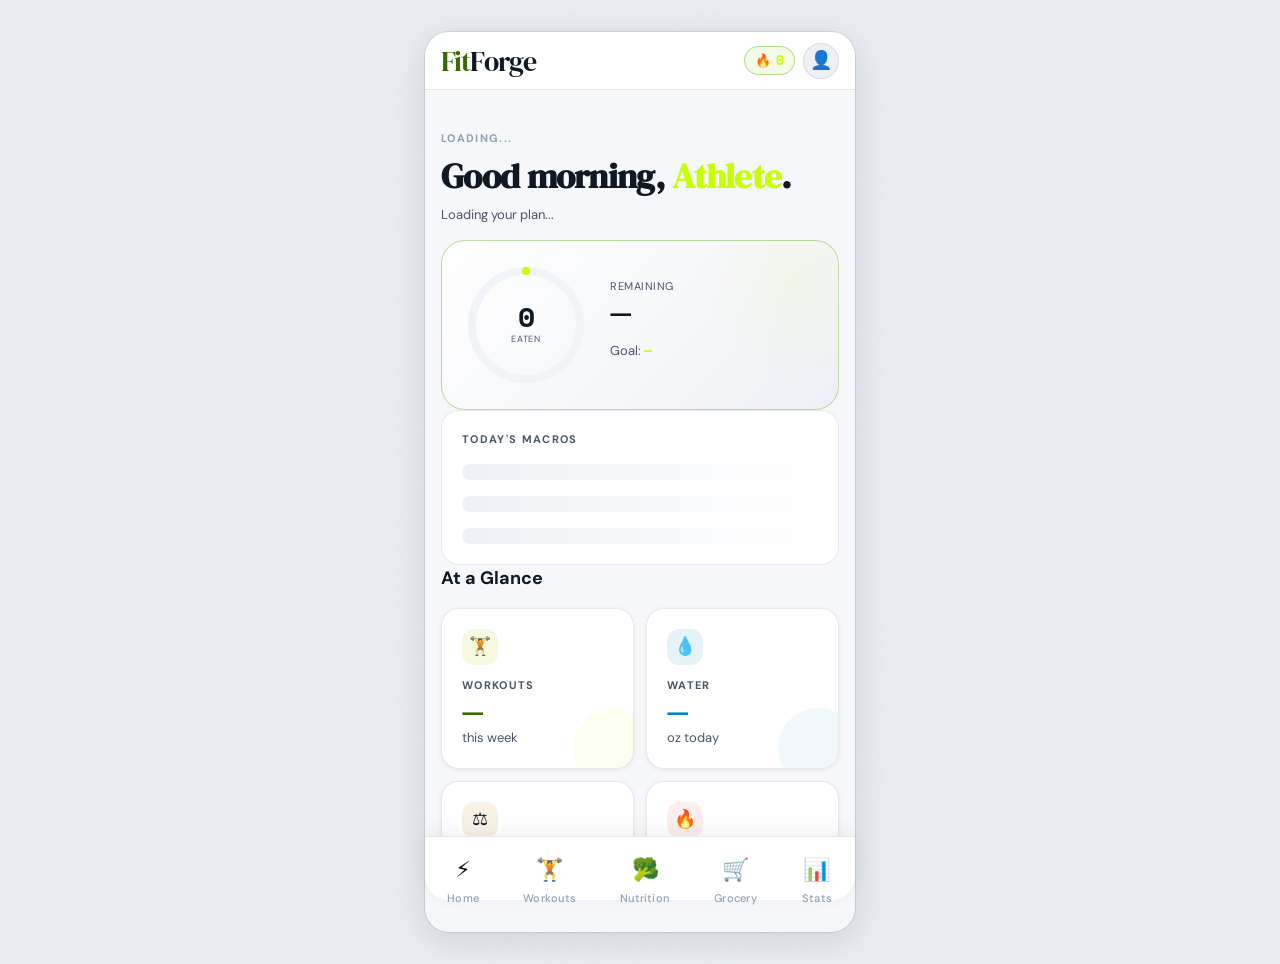
==== dashboard.html @ ab8923b2 "Update and rename login.html to dashboard.html" ====
<!DOCTYPE html>
<html lang="en">
<head>
  <meta charset="UTF-8">
  <meta name="viewport" content="width=device-width, initial-scale=1.0, viewport-fit=cover">
  <meta name="theme-color" content="#090b10">
  <meta name="description" content="FitForge Dashboard — Your daily fitness and nutrition overview">

  <!-- PWA manifest (create manifest.json separately) -->
  <link rel="manifest" href="manifest.json">

  <!-- Google Fonts: DM Serif Display + Space Mono + DM Sans -->
  <link rel="preconnect" href="https://fonts.googleapis.com">
  <link rel="preconnect" href="https://fonts.gstatic.com" crossorigin>
  <link href="https://fonts.googleapis.com/css2?family=DM+Serif+Display:ital@0;1&family=Space+Mono:wght@400;700&family=DM+Sans:wght@400;500;700&display=swap" rel="stylesheet">

  <link rel="stylesheet" href="styles-light-full.css">

  <title>FitForge — Dashboard</title>

  <!-- Page-specific styles, scoped to this page's components -->
  <style>
    /* ── HERO GREETING SECTION ─────────────────────────────────── */

    .hero {
      padding: var(--space-6) 0 var(--space-4);
    }

    .hero__date {
      font-size: var(--text-xs);
      font-weight: var(--weight-bold);
      letter-spacing: var(--tracking-widest);
      text-transform: uppercase;
      color: var(--color-text-muted);
      margin-bottom: var(--space-2);
    }

    .hero__greeting {
      font-family: var(--font-display);
      font-size: var(--text-2xl);
      color: var(--color-text-primary);
      line-height: var(--leading-tight);
      letter-spacing: var(--tracking-tight);
    }

    .hero__greeting em {
      color: var(--color-accent);
      font-style: normal;
    }

    .hero__sub {
      margin-top: var(--space-2);
      font-size: var(--text-sm);
      color: var(--color-text-secondary);
    }

    /* ── CALORIE RING CARD ────────────────────────────────────── */

    .calorie-card {
      background: linear-gradient(135deg, var(--color-bg-surface) 0%, var(--color-bg-elevated) 100%);
      border: 1px solid var(--color-border-accent);
      border-radius: var(--radius-xl);
      padding: var(--space-6);
      display: flex;
      align-items: center;
      gap: var(--space-6);
      position: relative;
      overflow: hidden;
    }

    /* Decorative lime radial gradient background on the card */
    .calorie-card::before {
      content: '';
      position: absolute;
      top: -60px;
      right: -60px;
      width: 200px;
      height: 200px;
      border-radius: 50%;
      background: radial-gradient(circle, rgba(200, 255, 0, 0.06) 0%, transparent 70%);
      pointer-events: none;
    }

    .calorie-card__ring-wrap {
      position: relative;
      width: 120px;
      height: 120px;
      flex-shrink: 0;
    }

    /* SVG donut ring — drawn via stroke-dasharray technique */
    .calorie-ring {
      width: 120px;
      height: 120px;
      transform: rotate(-90deg); /* Start from top, not right */
    }

    .calorie-ring__track {
      fill: none;
      stroke: var(--color-bg-input);
      stroke-width: 8;
    }

    .calorie-ring__fill {
      fill: none;
      stroke: var(--color-accent);
      stroke-width: 8;
      stroke-linecap: round;
      /* Animated via JS: stroke-dasharray controls the "progress" */
      stroke-dasharray: 0 339; /* circumference = 2π × r = 2π × 54 ≈ 339 */
      transition: stroke-dasharray 1.2s cubic-bezier(0.4, 0, 0.2, 1);
    }

    .calorie-card__ring-center {
      position: absolute;
      inset: 0;
      display: flex;
      flex-direction: column;
      align-items: center;
      justify-content: center;
    }

    .calorie-card__cal-consumed {
      font-family: var(--font-mono);
      font-size: var(--text-xl);
      font-weight: var(--weight-bold);
      color: var(--color-text-primary);
      line-height: 1;
    }

    .calorie-card__cal-label {
      font-size: 9px;
      letter-spacing: 0.08em;
      text-transform: uppercase;
      color: var(--color-text-secondary);
      margin-top: 2px;
    }

    .calorie-card__info {
      flex: 1;
      display: flex;
      flex-direction: column;
      gap: var(--space-3);
    }

    .calorie-card__target-line {
      font-size: var(--text-sm);
      color: var(--color-text-secondary);
    }

    .calorie-card__target-line strong {
      font-family: var(--font-mono);
      color: var(--color-accent);
    }

    .calorie-card__remaining {
      font-family: var(--font-mono);
      font-size: var(--text-2xl);
      color: var(--color-text-primary);
      line-height: 1;
      letter-spacing: -0.03em;
    }

    .calorie-card__remaining-label {
      font-size: var(--text-xs);
      color: var(--color-text-secondary);
      letter-spacing: 0.05em;
      text-transform: uppercase;
    }

    /* ── MACRO SUMMARY CARD ───────────────────────────────────── */

    .macro-card {
      background-color: var(--color-bg-surface);
      border: 1px solid var(--color-border);
      border-radius: var(--radius-lg);
      padding: var(--space-5);
    }

    .macro-card__title {
      font-size: var(--text-xs);
      font-weight: var(--weight-bold);
      letter-spacing: var(--tracking-widest);
      text-transform: uppercase;
      color: var(--color-text-secondary);
      margin-bottom: var(--space-4);
    }

    .macro-bars {
      display: flex;
      flex-direction: column;
      gap: var(--space-4);
    }

    .macro-item {
      display: grid;
      /* Icon | Name | Bar | Values */
      grid-template-columns: 10px 56px 1fr auto;
      align-items: center;
      gap: var(--space-3);
    }

    .macro-item__dot {
      width: 8px;
      height: 8px;
      border-radius: 50%;
      flex-shrink: 0;
    }

    .macro-item__name {
      font-size: var(--text-sm);
      font-weight: var(--weight-medium);
      color: var(--color-text-secondary);
    }

    .macro-item__bar-wrap {
      height: 4px;
      background: var(--color-bg-input);
      border-radius: var(--radius-full);
      overflow: hidden;
    }

    .macro-item__bar-fill {
      height: 100%;
      border-radius: var(--radius-full);
      width: 0; /* Animated by JS */
      transition: width 1s cubic-bezier(0.4, 0, 0.2, 1);
    }

    .macro-item__values {
      font-family: var(--font-mono);
      font-size: var(--text-xs);
      color: var(--color-text-secondary);
      white-space: nowrap;
    }

    /* ── QUICK STAT CARDS (2-column grid) ────────────────────── */

    .quick-stats {
      display: grid;
      grid-template-columns: 1fr 1fr;
      gap: var(--space-3);
    }

    /* ── TODAY'S WORKOUT CARD ─────────────────────────────────── */

    .workout-today-card {
      background: linear-gradient(135deg, #0f1a2e 0%, #111621 100%);
      border: 1px solid rgba(0, 200, 255, 0.15);
      border-radius: var(--radius-lg);
      padding: var(--space-5);
      display: flex;
      justify-content: space-between;
      align-items: center;
      gap: var(--space-4);
      cursor: pointer;
      transition: border-color var(--transition-normal);
    }

    .workout-today-card:hover {
      border-color: rgba(0, 200, 255, 0.3);
    }

    .workout-today-card__badge {
      display: inline-flex;
      align-items: center;
      gap: var(--space-2);
      background: var(--color-blue-glow);
      border: 1px solid rgba(0, 200, 255, 0.2);
      border-radius: var(--radius-full);
      padding: 3px 10px;
      font-size: var(--text-xs);
      font-weight: var(--weight-bold);
      color: var(--color-blue);
      margin-bottom: var(--space-3);
      width: fit-content;
      letter-spacing: 0.05em;
      text-transform: uppercase;
    }

    .workout-today-card__name {
      font-family: var(--font-display);
      font-size: var(--text-xl);
      color: var(--color-text-primary);
      line-height: var(--leading-tight);
    }

    .workout-today-card__meta {
      font-size: var(--text-sm);
      color: var(--color-text-secondary);
      margin-top: var(--space-2);
    }

    .workout-today-card__arrow {
      width: 42px;
      height: 42px;
      border-radius: var(--radius-full);
      background: var(--color-blue-glow);
      border: 1px solid rgba(0, 200, 255, 0.2);
      display: flex;
      align-items: center;
      justify-content: center;
      font-size: 18px;
      flex-shrink: 0;
      transition: transform var(--transition-spring);
    }

    .workout-today-card:hover .workout-today-card__arrow {
      transform: translateX(3px);
    }

    /* ── RECENT ACTIVITY LIST ─────────────────────────────────── */

    .activity-list {
      display: flex;
      flex-direction: column;
      gap: var(--space-1);
    }

    .activity-item {
      display: flex;
      align-items: center;
      gap: var(--space-3);
      padding: var(--space-3) var(--space-4);
      background: var(--color-bg-surface);
      border-radius: var(--radius-md);
      border: 1px solid transparent;
      transition: border-color var(--transition-fast);
    }

    .activity-item:hover {
      border-color: var(--color-border);
    }

    .activity-item__icon {
      width: 34px;
      height: 34px;
      border-radius: var(--radius-sm);
      background: var(--color-bg-elevated);
      display: flex;
      align-items: center;
      justify-content: center;
      font-size: 16px;
      flex-shrink: 0;
    }

    .activity-item__info {
      flex: 1;
      min-width: 0;
    }

    .activity-item__title {
      font-size: var(--text-sm);
      font-weight: var(--weight-medium);
      color: var(--color-text-primary);
      white-space: nowrap;
      overflow: hidden;
      text-overflow: ellipsis;
    }

    .activity-item__time {
      font-size: var(--text-xs);
      color: var(--color-text-muted);
      margin-top: 1px;
    }

    .activity-item__value {
      font-family: var(--font-mono);
      font-size: var(--text-sm);
      color: var(--color-text-secondary);
      white-space: nowrap;
    }

    /* ── WATER TRACKER ────────────────────────────────────────── */

    .water-tracker {
      background: var(--color-bg-surface);
      border: 1px solid var(--color-border);
      border-radius: var(--radius-lg);
      padding: var(--space-5);
    }

    .water-tracker__header {
      display: flex;
      justify-content: space-between;
      align-items: center;
      margin-bottom: var(--space-4);
    }

    .water-tracker__cups {
      display: flex;
      gap: var(--space-2);
      flex-wrap: wrap;
    }

    /* Each cup button — tap to log water */
    .water-cup {
      width: 36px;
      height: 36px;
      border-radius: var(--radius-sm);
      border: 1.5px solid var(--color-border);
      background: var(--color-bg-input);
      cursor: pointer;
      display: flex;
      align-items: center;
      justify-content: center;
      font-size: 16px;
      transition: all var(--transition-fast);
      user-select: none;
    }

    .water-cup.is-filled {
      background: var(--color-blue-glow);
      border-color: var(--color-blue);
      animation: scaleIn var(--transition-spring) both;
    }

    .water-cup:hover:not(.is-filled) {
      border-color: rgba(0, 200, 255, 0.4);
    }
  </style>
</head>

<body>
  <div class="app-shell">

    <!-- ════════════════════════════════════════════════════
         TOP HEADER
         ═════════════════════════════════════════════════ -->
    <header class="app-header">
      <div class="app-header__logo">Fit<span>Forge</span></div>

      <div style="display:flex; gap:8px; align-items:center;">
        <!-- Streak counter badge -->
        <div style="display:flex; align-items:center; gap:5px; background:var(--color-accent-subtle); border:1px solid var(--color-border-accent); border-radius:var(--radius-full); padding:4px 10px;">
          <span style="font-size:13px;">🔥</span>
          <span id="streak-count" style="font-family:var(--font-mono); font-size:var(--text-sm); font-weight:700; color:var(--color-accent);">0</span>
        </div>

        <!-- Avatar / profile button -->
        <button class="app-header__action" aria-label="Open profile menu" onclick="window.location.href='progress-log.html'">
          <span aria-hidden="true" id="header-avatar" style="font-size:18px;">👤</span>
        </button>
      </div>
    </header>

    <!-- ════════════════════════════════════════════════════
         MAIN PAGE CONTENT
         All sections below are inside the scrollable area.
         ═════════════════════════════════════════════════ -->
    <main class="page-content" id="page-content">

      <!-- SECTION 1: Hero Greeting -->
      <section class="hero">
        <p class="hero__date" id="today-date">Loading...</p>
        <h1 class="hero__greeting">
          Good <span id="time-of-day">morning</span>,
          <em id="user-name">Athlete</em>.
        </h1>
        <p class="hero__sub" id="goal-summary">Loading your plan...</p>
      </section>

      <!-- SECTION 2: Calorie Ring Card -->
      <section aria-label="Calorie summary">
        <div class="calorie-card">

          <!-- Donut ring: stroke-dasharray progress technique -->
          <div class="calorie-card__ring-wrap">
            <svg class="calorie-ring" viewBox="0 0 120 120" aria-hidden="true">
              <!-- Background track circle -->
              <circle class="calorie-ring__track" cx="60" cy="60" r="54"/>
              <!-- Foreground progress circle — animated by JS -->
              <circle class="calorie-ring__fill" id="calorie-ring-fill" cx="60" cy="60" r="54"/>
            </svg>

            <!-- Centered text inside the ring -->
            <div class="calorie-card__ring-center">
              <span class="calorie-card__cal-consumed" id="cal-consumed">0</span>
              <span class="calorie-card__cal-label">eaten</span>
            </div>
          </div>

          <!-- Text info to the right of the ring -->
          <div class="calorie-card__info">
            <div>
              <div class="calorie-card__remaining-label">Remaining</div>
              <div class="calorie-card__remaining" id="cal-remaining">—</div>
            </div>
            <div class="calorie-card__target-line">
              Goal: <strong id="cal-target">—</strong>
            </div>
            <div id="calorie-status-badge"></div>
          </div>
        </div>
      </section>

      <!-- SECTION 3: Macro Progress Bars -->
      <section aria-label="Macronutrient breakdown">
        <div class="macro-card">
          <p class="macro-card__title">Today's Macros</p>

          <div class="macro-bars" id="macro-bars">
            <!-- Macro items injected by JS -->
            <!-- Skeleton placeholders while loading -->
            <div class="skeleton skeleton--text" style="height:16px; width:100%;"></div>
            <div class="skeleton skeleton--text" style="height:16px; width:100%;"></div>
            <div class="skeleton skeleton--text" style="height:16px; width:100%;"></div>
          </div>
        </div>
      </section>

      <!-- SECTION 4: Quick Stats Grid -->
      <section aria-label="Quick stats">
        <div class="section-header">
          <h2 class="section-header__title">At a Glance</h2>
        </div>

        <div class="quick-stats" id="quick-stats">
          <!-- Metric Card 1: Workouts this week -->
          <div class="metric-card" id="card-workouts">
            <div class="metric-card__icon metric-card__icon--lime">🏋️</div>
            <div>
              <div class="metric-card__label">Workouts</div>
              <div class="metric-card__value metric-card__value--accent" id="workouts-count">—</div>
              <div class="metric-card__sub">this week</div>
            </div>
            <div class="metric-card__bg-circle" style="background:var(--color-accent);"></div>
          </div>

          <!-- Metric Card 2: Water intake -->
          <div class="metric-card" id="card-water">
            <div class="metric-card__icon metric-card__icon--blue">💧</div>
            <div>
              <div class="metric-card__label">Water</div>
              <div class="metric-card__value metric-card__value--blue" id="water-oz">—</div>
              <div class="metric-card__sub">oz today</div>
            </div>
            <div class="metric-card__bg-circle" style="background:var(--color-blue);"></div>
          </div>

          <!-- Metric Card 3: Current weight -->
          <div class="metric-card" id="card-weight">
            <div class="metric-card__icon metric-card__icon--amber">⚖️</div>
            <div>
              <div class="metric-card__label">Weight</div>
              <div class="metric-card__value metric-card__value--amber" id="current-weight">—</div>
              <div class="metric-card__sub" id="weight-delta">vs. start</div>
            </div>
            <div class="metric-card__bg-circle" style="background:var(--color-warning);"></div>
          </div>

          <!-- Metric Card 4: Streak -->
          <div class="metric-card" id="card-streak">
            <div class="metric-card__icon metric-card__icon--danger">🔥</div>
            <div>
              <div class="metric-card__label">Streak</div>
              <div class="metric-card__value" style="color:var(--color-danger);" id="streak-days">—</div>
              <div class="metric-card__sub">days</div>
            </div>
            <div class="metric-card__bg-circle" style="background:var(--color-danger);"></div>
          </div>
        </div>
      </section>

      <!-- SECTION 5: Today's Workout -->
      <section aria-label="Today's workout">
        <div class="section-header">
          <h2 class="section-header__title">Today's Workout</h2>
          <a class="section-header__link" href="workouts.html">View Plan →</a>
        </div>

        <div class="workout-today-card" onclick="window.location.href='workouts.html'"
             role="button" tabindex="0" aria-label="Go to today's workout">
          <div>
            <div class="workout-today-card__badge">
              <span>●</span>
              <span id="workout-day-type">Training Day</span>
            </div>
            <div class="workout-today-card__name" id="workout-name">Loading workout...</div>
            <div class="workout-today-card__meta" id="workout-meta">— exercises · — min</div>
          </div>
          <div class="workout-today-card__arrow" aria-hidden="true">→</div>
        </div>
      </section>

      <!-- SECTION 6: Water Tracker -->
      <section aria-label="Water intake tracker">
        <div class="section-header">
          <h2 class="section-header__title">Hydration</h2>
          <span class="section-header__link" id="water-label">0 / 8 cups</span>
        </div>

        <div class="water-tracker">
          <div class="water-tracker__cups" id="water-cups" role="group" aria-label="Water cups tracker">
            <!-- 8 cup buttons injected by JS -->
          </div>
        </div>
      </section>

      <!-- SECTION 7: Recent Activity Feed -->
      <section aria-label="Recent activity">
        <div class="section-header">
          <h2 class="section-header__title">Recent Activity</h2>
        </div>

        <div class="activity-list" id="activity-list">
          <!-- Activity items injected by JS -->
          <div class="skeleton skeleton--card" style="height:56px;"></div>
          <div class="skeleton skeleton--card" style="height:56px;"></div>
          <div class="skeleton skeleton--card" style="height:56px;"></div>
        </div>
      </section>

      <!-- Spacer so last content clears the bottom nav -->
      <div style="height: var(--space-8);"></div>
    </main>

    <!-- Bottom navigation bar — rendered by JS -->
    <div id="bottom-nav-container"></div>

  </div><!-- end .app-shell -->

  <!-- Load global script first (provides AppState, FitnessCalculator, etc.) -->
  <script src="script-merged.js"></script>

  <!-- Page-specific JavaScript for the dashboard -->
  <script>
    /**
     * ============================================================
     * DASHBOARD PAGE SCRIPT
     * index.html — inline script
     *
     * This script is responsible ONLY for the dashboard page.
     * It reads from AppState (populated by script.js) and
     * hydrates the DOM with personalized data.
     * ============================================================
     */

    // ─── Constants for this page ──────────────────────────────
    // Total circumference of the SVG ring (2π × radius 54)
    const RING_CIRCUMFERENCE = 2 * Math.PI * 54; // ≈ 339.29

    // How many water cups we track per day
    const TOTAL_WATER_CUPS = 8;

    // ─── Page State ───────────────────────────────────────────
    // Local state for this page (distinct from AppState).
    // Only data that's dashboard-specific lives here.
    const dashboardState = {
      waterCupsFilled: 0,    // How many cups the user has tapped
      dailyLog:        null, // Today's DailyLog from the API
      profile:         null, // User profile from AppState
    };


    /* ─────────────────────────────────────────────────────────
       INITIALIZATION — called on DOMContentLoaded (via script.js)
       We add our own listener here so it runs after script.js's.
    ─────────────────────────────────────────────────────────── */
    document.addEventListener('DOMContentLoaded', async () => {

      // 1. Get the user profile (stored during onboarding)
      //    AppState.getProfile() checks memory first, then localStorage.
      dashboardState.profile = AppState.getProfile();

      // 2. Render the greeting section (fast, sync, no API needed)
      renderGreeting(dashboardState.profile);

      // 3. Build the water cup buttons (interactive, pure DOM)
      renderWaterCups();

      // 4. Fetch today's daily log from the backend (async)
      //    While fetching, skeletons are visible (they're in the HTML)
      try {
        const userId = dashboardState.profile?.id ?? 'anonymous';
        const today  = UIHelpers.getTodayString();

        dashboardState.dailyLog = await SupabaseAPI.getDailyLog(userId, today);

        // 5. Once we have data, update all the metrics
        renderCalorieRing(dashboardState.dailyLog, dashboardState.profile);
        renderMacroBars(dashboardState.dailyLog, dashboardState.profile);
        renderQuickStats(dashboardState.dailyLog, dashboardState.profile);
        renderWorkoutCard(dashboardState.profile);
        renderActivityFeed(dashboardState.dailyLog);

      } catch (error) {
        console.error('Dashboard data fetch failed:', error);
        UIHelpers.showToast('Could not load today's data', 'error');
        renderFallbackState();
      }
    });


    /* ─────────────────────────────────────────────────────────
       RENDER: GREETING
       Updates the hero section at the top of the page.
    ─────────────────────────────────────────────────────────── */
    function renderGreeting(profile) {
      // Get the hour to determine time-of-day greeting
      const hour = new Date().getHours();
      const timeLabel = hour < 12 ? 'morning' : hour < 17 ? 'afternoon' : 'evening';

      // Format today's date in a friendly way: "Monday, June 3"
      const dateStr = UIHelpers.formatDate(new Date(), 'long');

      // Update DOM elements using UIHelpers.setText (safe, null-checks)
      UIHelpers.setText('#today-date', dateStr);
      UIHelpers.setText('#time-of-day', timeLabel);
      UIHelpers.setText('#user-name', profile?.name?.split(' ')[0] ?? 'Athlete');

      // Goal-specific motivational subtitle
      const goalMessages = {
        fat_loss:     '🔥 You're in a fat loss phase. Stay in the deficit.',
        muscle_gain:  '💪 Building phase active. Hit your protein.',
        maintenance:  '⚖️ Maintenance mode. Keep up the good work.',
        recomp:       '🔄 Recomp phase. Consistency is everything.',
      };
      const goal = profile?.goal ?? 'maintenance';
      UIHelpers.setText('#goal-summary', goalMessages[goal] ?? 'Crush today's plan.');
    }


    /* ─────────────────────────────────────────────────────────
       RENDER: CALORIE RING
       Animates the SVG donut chart and updates calorie numbers.

       The ring uses the "stroke-dasharray" SVG technique:
       - stroke-dasharray: [dash_length] [gap_length]
       - Setting dash_length to (progress/100 × circumference)
         makes the ring appear partially filled.
    ─────────────────────────────────────────────────────────── */
    function renderCalorieRing(log, profile) {
      if (!log || !profile) return;

      // Get the target from the stored nutrition plan on the profile
      const targetCal = profile.calculatedMacros?.targetCalories ?? 2000;
      const consumed  = log.caloriesIn ?? 0;
      const remaining = Math.max(0, targetCal - consumed);

      // Calculate the progress percentage (capped at 100%)
      const percent  = Math.min(1, consumed / targetCal);
      // The "dash" part of the ring (filled arc length)
      const dashLen  = percent * RING_CIRCUMFERENCE;
      // The "gap" part (unfilled arc length)
      const gapLen   = RING_CIRCUMFERENCE - dashLen;

      // Update the SVG circle's stroke-dasharray
      // We do this inside requestAnimationFrame so the CSS transition triggers
      const ringFill = document.getElementById('calorie-ring-fill');
      requestAnimationFrame(() => {
        if (ringFill) {
          ringFill.style.strokeDasharray = `${dashLen} ${gapLen}`;

          // Change ring color if over budget
          if (consumed > targetCal) {
            ringFill.style.stroke = 'var(--color-danger)';
          }
        }
      });

      // Update the text inside the ring
      UIHelpers.setText('#cal-consumed', consumed.toLocaleString());
      UIHelpers.setText('#cal-remaining', remaining.toLocaleString());
      UIHelpers.setText('#cal-target', targetCal.toLocaleString());

      // Add a status badge below the target
      const statusContainer = document.getElementById('calorie-status-badge');
      if (statusContainer) {
        if (consumed <= targetCal) {
          statusContainer.innerHTML = `<span class="badge badge--success">On Track</span>`;
        } else {
          statusContainer.innerHTML = `<span class="badge badge--warning">Over Budget</span>`;
        }
      }
    }


    /* ─────────────────────────────────────────────────────────
       RENDER: MACRO BARS
       Creates the three macro progress bars (protein/carbs/fat).
    ─────────────────────────────────────────────────────────── */
    function renderMacroBars(log, profile) {
      const macroContainer = document.getElementById('macro-bars');
      if (!macroContainer || !log || !profile) return;

      // Get targets from profile's stored nutrition plan
      const targets = profile.calculatedMacros ?? {
        proteinG: 180, carbsG: 200, fatG: 60
      };

      // Define the three macro rows with their display config
      const macros = [
        {
          name:    'Protein',
          consumed: log.proteinG    ?? 0,
          target:   targets.proteinG ?? 180,
          color:   'var(--color-protein)', // lime
          dot:     '#c8ff00',
        },
        {
          name:    'Carbs',
          consumed: log.carbsG     ?? 0,
          target:   targets.carbsG ?? 200,
          color:   'var(--color-carbs)',   // blue
          dot:     '#00c8ff',
        },
        {
          name:    'Fat',
          consumed: log.fatG       ?? 0,
          target:   targets.fatG   ?? 60,
          color:   'var(--color-fat)',     // amber
          dot:     '#f59e0b',
        },
      ];

      // Build the HTML for all three macro rows
      // Note: data-fill-percent is read back by the animation code below
      macroContainer.innerHTML = macros.map(macro => {
        const percent = Math.min(100, Math.round((macro.consumed / macro.target) * 100));
        return `
          <div class="macro-item">
            <div class="macro-item__dot" style="background:${macro.dot};"></div>
            <span class="macro-item__name">${macro.name}</span>
            <div class="macro-item__bar-wrap">
              <div
                class="macro-item__bar-fill"
                style="background:${macro.color};"
                data-fill-percent="${percent}"
              ></div>
            </div>
            <span class="macro-item__values">${macro.consumed}g / ${macro.target}g</span>
          </div>
        `;
      }).join('');

      // After the HTML is injected, animate each bar to its fill width.
      // We use requestAnimationFrame to ensure the browser has painted
      // the 0% width before we change it (otherwise the transition won't fire).
      requestAnimationFrame(() => {
        macroContainer.querySelectorAll('[data-fill-percent]').forEach(bar => {
          bar.style.width = `${bar.dataset.fillPercent}%`;
        });
      });
    }


    /* ─────────────────────────────────────────────────────────
       RENDER: QUICK STATS
       Updates the 4 metric cards in the 2x2 grid.
    ─────────────────────────────────────────────────────────── */
    function renderQuickStats(log, profile) {
      // Workout count — from profile's stored streak/week data
      // (In a full app, this would come from a weekly aggregate query)
      const workoutsThisWeek = profile?.weeklyWorkouts ?? 0;
      UIHelpers.setText('#workouts-count', workoutsThisWeek);

      // Water intake in oz
      UIHelpers.setText('#water-oz', log?.waterOz ?? '0');

      // Current weight
      const currentWeight = profile?.weightLbs ?? '—';
      UIHelpers.setText('#current-weight', currentWeight ? `${currentWeight} lb` : '—');

      // Streak days
      const streak = profile?.streakDays ?? 0;
      UIHelpers.setText('#streak-days', streak);
      UIHelpers.setText('#streak-count', streak);

      // Animate metric cards in sequence
      document.querySelectorAll('.metric-card').forEach((card, i) => {
        card.style.animationDelay = `${i * 80}ms`;
        card.classList.add('animate-fade-in-up');
      });
    }


    /* ─────────────────────────────────────────────────────────
       RENDER: WORKOUT CARD
       Shows today's planned workout based on goal + day of week.
    ─────────────────────────────────────────────────────────── */
    function renderWorkoutCard(profile) {
      if (!profile) return;

      // Map day of week (0=Sun) to a workout name based on goal
      const dayOfWeek = new Date().getDay();

      // Simple weekly templates (workouts.html will have the full version)
      const WORKOUT_SCHEDULE = {
        fat_loss: {
          // Sun=0, Mon=1, ... Sat=6
          0: { type: 'Rest Day',     name: 'Active Recovery',    meta: 'Light walk or stretch · 20–30 min' },
          1: { type: 'Training Day', name: 'Upper Body Circuit',  meta: '8 exercises · 45 min' },
          2: { type: 'Training Day', name: 'HIIT Cardio',         meta: '6 intervals · 30 min' },
          3: { type: 'Training Day', name: 'Lower Body Strength', meta: '8 exercises · 50 min' },
          4: { type: 'Rest Day',     name: 'Mobility & Stretch',  meta: 'Foam roll + yoga · 25 min' },
          5: { type: 'Training Day', name: 'Full Body HIIT',      meta: '10 exercises · 40 min' },
          6: { type: 'Rest Day',     name: 'Rest & Recover',      meta: 'You earned it 🛌' },
        },
        muscle_gain: {
          0: { type: 'Rest Day',     name: 'Active Recovery',    meta: 'Light walk or stretch' },
          1: { type: 'Training Day', name: 'Chest & Triceps',    meta: '9 exercises · 60 min' },
          2: { type: 'Training Day', name: 'Back & Biceps',      meta: '9 exercises · 60 min' },
          3: { type: 'Rest Day',     name: 'Rest Day',           meta: 'Prioritize sleep 💤' },
          4: { type: 'Training Day', name: 'Shoulders & Arms',   meta: '8 exercises · 55 min' },
          5: { type: 'Training Day', name: 'Legs & Glutes',      meta: '10 exercises · 65 min' },
          6: { type: 'Training Day', name: 'Functional Core',    meta: '6 exercises · 35 min' },
        },
      };

      // Default to fat_loss schedule if goal not found
      const goal = profile.goal ?? 'fat_loss';
      const schedule = WORKOUT_SCHEDULE[goal] ?? WORKOUT_SCHEDULE.fat_loss;
      const todayWorkout = schedule[dayOfWeek];

      if (todayWorkout) {
        // Update the workout type badge
        const dayTypeBadge = document.getElementById('workout-day-type');
        if (dayTypeBadge) {
          dayTypeBadge.textContent = todayWorkout.type;

          // Change badge color for rest days
          if (todayWorkout.type === 'Rest Day') {
            dayTypeBadge.closest('.workout-today-card__badge').style.background = 'rgba(74,85,104,0.2)';
            dayTypeBadge.closest('.workout-today-card__badge').style.color = 'var(--color-text-secondary)';
          }
        }

        UIHelpers.setText('#workout-name', todayWorkout.name);
        UIHelpers.setText('#workout-meta', todayWorkout.meta);
      }
    }


    /* ─────────────────────────────────────────────────────────
       RENDER: WATER CUPS
       Creates 8 interactive cup buttons. Tapping fills them.
    ─────────────────────────────────────────────────────────── */
    function renderWaterCups() {
      const cupsContainer = document.getElementById('water-cups');
      if (!cupsContainer) return;

      cupsContainer.innerHTML = '';

      // Create each cup button programmatically
      for (let i = 0; i < TOTAL_WATER_CUPS; i++) {
        const cupBtn = document.createElement('button');
        cupBtn.className = 'water-cup';
        cupBtn.setAttribute('aria-label', `Cup ${i + 1} of ${TOTAL_WATER_CUPS}`);
        cupBtn.setAttribute('aria-pressed', 'false');
        cupBtn.textContent = '💧';

        // Each cup button toggles its filled state on click
        // Arrow function captures `i` from the outer loop scope
        cupBtn.addEventListener('click', () => handleWaterCupTap(cupBtn, i));

        cupsContainer.appendChild(cupBtn);
      }
    }

    /**
     * Handle a water cup button tap.
     * Fills all cups UP TO AND INCLUDING the tapped cup.
     * (Tap cup 3 → cups 1, 2, 3 are filled)
     *
     * @param {HTMLElement} tappedCup - The button element that was tapped
     * @param {number}      index     - 0-based index of the tapped cup
     */
    function handleWaterCupTap(tappedCup, index) {
      const allCups = document.querySelectorAll('.water-cup');

      // Determine new fill count:
      // If tapping an already-filled cup at index, toggle it off (fill = index)
      // Otherwise fill up to and including the tapped cup (fill = index + 1)
      const currentlyFilled = dashboardState.waterCupsFilled;
      const newFillCount = (currentlyFilled === index + 1) ? index : index + 1;
      dashboardState.waterCupsFilled = newFillCount;

      // Update each cup's visual state
      allCups.forEach((cup, i) => {
        const shouldFill = i < newFillCount;
        cup.classList.toggle('is-filled', shouldFill);
        cup.setAttribute('aria-pressed', String(shouldFill));
      });

      // Update the label counter
      UIHelpers.setText('#water-label', `${newFillCount} / ${TOTAL_WATER_CUPS} cups`);

      // Show encouraging toast at key milestones
      if (newFillCount === 4) {
        UIHelpers.showToast('Halfway there! Keep hydrating 💧', 'info');
      } else if (newFillCount === TOTAL_WATER_CUPS) {
        UIHelpers.showToast('Daily water goal hit! 🎉', 'success');
      }

      // TODO: Debounce this and sync to Supabase
      // SupabaseAPI.updateDailyLog({ waterCups: newFillCount });
    }


    /* ─────────────────────────────────────────────────────────
       RENDER: ACTIVITY FEED
       Shows recent logged meals / workout completions.
    ─────────────────────────────────────────────────────────── */
    function renderActivityFeed(log) {
      const feedContainer = document.getElementById('activity-list');
      if (!feedContainer) return;

      // Mock activity items — in production these come from the DailyLog
      const activities = [
        { icon: '🍳', title: 'Breakfast logged',        time: '7:32 AM',  value: `+${Math.round((log?.caloriesIn ?? 400) * 0.3)} cal` },
        { icon: '🏋️', title: 'Workout completed',       time: '9:15 AM',  value: '🔥 −320 cal' },
        { icon: '🥗', title: 'Lunch logged',            time: '12:48 PM', value: `+${Math.round((log?.caloriesIn ?? 400) * 0.4)} cal` },
        { icon: '💊', title: 'Supplements taken',       time: '1:00 PM',  value: '✓' },
      ];

      feedContainer.innerHTML = activities.map(item => `
        <div class="activity-item">
          <div class="activity-item__icon" aria-hidden="true">${UIHelpers.escapeHTML(item.icon)}</div>
          <div class="activity-item__info">
            <div class="activity-item__title">${UIHelpers.escapeHTML(item.title)}</div>
            <div class="activity-item__time">${UIHelpers.escapeHTML(item.time)}</div>
          </div>
          <div class="activity-item__value">${UIHelpers.escapeHTML(item.value)}</div>
        </div>
      `).join('');
    }


    /* ─────────────────────────────────────────────────────────
       FALLBACK: Render when data loading fails
    ─────────────────────────────────────────────────────────── */
    function renderFallbackState() {
      UIHelpers.setText('#cal-consumed', '—');
      UIHelpers.setText('#cal-remaining', '—');
      UIHelpers.setText('#cal-target', '—');

      const macroContainer = document.getElementById('macro-bars');
      if (macroContainer) {
        macroContainer.innerHTML = `
          <p style="color:var(--color-text-muted); font-size:var(--text-sm); text-align:center; padding:var(--space-4);">
            Could not load data. Check your connection.
          </p>
        `;
      }
    }
  </script>
</body>
</html>
---- styles-light-full.css ----
/* ============================================================
   FITFORGE — Complete Light Theme Stylesheet
   styles-light-full.css

   REPLACES all three files:
     styles.css
     styles-phase2-additions.css
     styles-phase3-additions.css

   One <link> tag on every page:
     <link rel="stylesheet" href="styles-light-full.css">

   SECTIONS:
   1.  CSS Custom Properties
   2.  Reset & Base
   3.  Typography
   4.  Layout Primitives
   5.  App Shell & Header
   6.  Cards
   7.  Buttons
   8.  Form Elements
   9.  Progress Bars & Rings
   10. Badges & Dividers
   11. Skeletons & Loaders
   12. Bottom Nav
   13. Utilities
   14. Animations
   15. Responsive Breakpoints
   16. Donut Chart
   17. Recipe Cards
   18. Grocery Banner
   19. Week Strip
   20. Exercise Cards
   21. Swap Modal
   22. Completion Animations & Meal Timing
   23. Login Page
   24. Category Filter Tabs
   25. Grocery List Items
   26. SVG Chart Cards
   27. PR Cards
   28. Progress Photo Grid
   29. File Upload Zone
   30. Progress Log Forms
   31. Measurement Accordion
   ============================================================ */


/* ============================================================
   1. CSS CUSTOM PROPERTIES
   ============================================================ */

:root {
  /* Backgrounds: light → slightly darker */
  --color-bg-base:       #f5f7fa;
  --color-bg-surface:    #ffffff;
  --color-bg-elevated:   #edf0f5;
  --color-bg-input:      #f0f3f7;
  --color-bg-overlay:    rgba(245, 247, 250, 0.92);

  /* Electric Lime: used as bg/border highlight; --color-accent-text for readable text */
  --color-accent:        #c8ff00;
  --color-accent-dim:    #a8d600;
  --color-accent-glow:   rgba(140, 200, 0, 0.2);
  --color-accent-subtle: rgba(140, 200, 0, 0.1);
  --color-accent-text:   #3a6b00;   /* Dark green — use for text on light bg */

  /* Blue: darkened for legibility on white */
  --color-blue:          #0088bb;
  --color-blue-dim:      #006688;
  --color-blue-glow:     rgba(0, 136, 187, 0.1);

  --color-success:       #16a34a;
  --color-warning:       #c2700a;
  --color-danger:        #dc2626;
  --color-danger-glow:   rgba(220, 38, 38, 0.08);

  /* Macro colors: darkened for white-background legibility */
  --color-protein:       #3a6b00;
  --color-carbs:         #0077aa;
  --color-fat:           #c2700a;

  /* Text: deep on light */
  --color-text-primary:  #0f1923;
  --color-text-secondary:#4a5568;
  --color-text-muted:    #8fa0b4;
  --color-text-inverse:  #0f1923;

  /* Borders: black-alpha on white */
  --color-border:        rgba(0, 0, 0, 0.09);
  --color-border-accent: rgba(80, 160, 0, 0.35);
  --color-border-focus:  rgba(80, 160, 0, 0.55);

  /* Typography */
  --font-display: 'DM Serif Display', Georgia, serif;
  --font-mono:    'Space Mono', 'Courier New', monospace;
  --font-body:    'DM Sans', system-ui, sans-serif;

  --text-xs:   0.6875rem;
  --text-sm:   0.8125rem;
  --text-base: 0.9375rem;
  --text-md:   1.0625rem;
  --text-lg:   1.25rem;
  --text-xl:   1.5625rem;
  --text-2xl:  1.9375rem;
  --text-3xl:  2.4375rem;
  --text-4xl:  3.0625rem;

  --weight-normal: 400;
  --weight-medium: 500;
  --weight-bold:   700;

  --leading-tight:   1.2;
  --leading-snug:    1.35;
  --leading-normal:  1.5;
  --leading-relaxed: 1.65;

  --tracking-tight:   -0.02em;
  --tracking-normal:   0;
  --tracking-wide:     0.06em;
  --tracking-widest:   0.12em;

  /* Spacing */
  --space-1:  0.25rem;
  --space-2:  0.5rem;
  --space-3:  0.75rem;
  --space-4:  1rem;
  --space-5:  1.25rem;
  --space-6:  1.5rem;
  --space-8:  2rem;
  --space-10: 2.5rem;
  --space-12: 3rem;
  --space-16: 4rem;
  --space-20: 5rem;

  /* Radii */
  --radius-sm:   6px;
  --radius-md:   12px;
  --radius-lg:   18px;
  --radius-xl:   24px;
  --radius-full: 9999px;

  /* Shadows: softer on light theme */
  --shadow-sm:     0 1px 4px rgba(0,0,0,0.07);
  --shadow-md:     0 4px 16px rgba(0,0,0,0.09);
  --shadow-lg:     0 8px 32px rgba(0,0,0,0.11);
  --shadow-accent: 0 0 16px rgba(140,200,0,0.2), 0 0 32px rgba(140,200,0,0.08);
  --shadow-blue:   0 0 16px rgba(0,136,187,0.15);

  /* Transitions */
  --transition-fast:   150ms cubic-bezier(0.4,0,0.2,1);
  --transition-normal: 250ms cubic-bezier(0.4,0,0.2,1);
  --transition-slow:   400ms cubic-bezier(0.4,0,0.2,1);
  --transition-spring: 500ms cubic-bezier(0.34,1.56,0.64,1);

  /* Layout */
  --max-width-app:  430px;
  --nav-height:     64px;
  --header-height:  58px;
  --safe-bottom:    env(safe-area-inset-bottom, 16px);
}


/* ============================================================
   2. RESET & BASE
   ============================================================ */

*, *::before, *::after { box-sizing: border-box; margin: 0; padding: 0; }

html { scroll-behavior: smooth; -webkit-text-size-adjust: 100%; }

@media (prefers-reduced-motion: reduce) {
  html { scroll-behavior: auto; }
  *, *::before, *::after { animation-duration: 0.01ms !important; transition-duration: 0.01ms !important; }
}

body {
  display: flex;
  justify-content: center;
  background-color: #e8ecf2;
  min-height: 100dvh;
  font-family: var(--font-body);
  font-size: var(--text-base);
  font-weight: var(--weight-normal);
  line-height: var(--leading-normal);
  color: var(--color-text-primary);
  -webkit-tap-highlight-color: transparent;
  background-image: url("data:image/svg+xml,%3Csvg viewBox='0 0 200 200' xmlns='http://www.w3.org/2000/svg'%3E%3Cfilter id='n'%3E%3CfeTurbulence type='fractalNoise' baseFrequency='0.75' numOctaves='4' stitchTiles='stitch'/%3E%3C/filter%3E%3Crect width='100%25' height='100%25' filter='url(%23n)' opacity='0.025'/%3E%3C/svg%3E");
}

img, video, svg { display: block; max-width: 100%; }
ul, ol { list-style: none; }
button, input, select, textarea { font: inherit; }
a { color: inherit; text-decoration: none; }


/* ============================================================
   3. TYPOGRAPHY
   ============================================================ */

.heading-display { font-family: var(--font-display); font-size: var(--text-3xl); font-weight: var(--weight-normal); line-height: var(--leading-tight); letter-spacing: var(--tracking-tight); color: var(--color-text-primary); }
.heading-1       { font-family: var(--font-display); font-size: var(--text-2xl); font-weight: var(--weight-normal); line-height: var(--leading-tight); letter-spacing: var(--tracking-tight); }
.heading-2       { font-family: var(--font-body);    font-size: var(--text-lg);  font-weight: var(--weight-bold);   line-height: var(--leading-snug);  letter-spacing: var(--tracking-tight); }
.heading-3       { font-family: var(--font-body);    font-size: var(--text-md);  font-weight: var(--weight-bold);   line-height: var(--leading-snug); }
.data-value      { font-family: var(--font-mono); font-feature-settings: "tnum"; }
.label           { font-size: var(--text-xs); font-weight: var(--weight-bold); letter-spacing: var(--tracking-widest); text-transform: uppercase; color: var(--color-text-secondary); }
.text-accent     { color: var(--color-accent-text); }
.text-blue       { color: var(--color-blue); }
.text-muted      { color: var(--color-text-muted); }
.text-danger     { color: var(--color-danger); }


/* ============================================================
   4. LAYOUT PRIMITIVES
   ============================================================ */

.app-shell { width: 100%; max-width: var(--max-width-app); min-height: 100dvh; background-color: var(--color-bg-base); position: relative; display: flex; flex-direction: column; overflow-x: hidden; box-shadow: 0 0 0 1px var(--color-border), var(--shadow-lg); }
.page-content { flex: 1; padding: var(--space-4); padding-bottom: calc(var(--nav-height) + var(--safe-bottom) + var(--space-4)); overflow-y: auto; -webkit-overflow-scrolling: touch; }

.stack    { display: flex; flex-direction: column; }
.stack-xs { gap: var(--space-2); }
.stack-sm { gap: var(--space-3); }
.stack-md { gap: var(--space-4); }
.stack-lg { gap: var(--space-6); }
.stack-xl { gap: var(--space-8); }

.cluster    { display: flex; flex-wrap: wrap; align-items: center; }
.cluster-sm { gap: var(--space-2); }
.cluster-md { gap: var(--space-3); }
.split      { display: flex; justify-content: space-between; align-items: center; }
.grid-2     { display: grid; grid-template-columns: repeat(2,1fr); gap: var(--space-3); }
.grid-3     { display: grid; grid-template-columns: repeat(3,1fr); gap: var(--space-3); }


/* ============================================================
   5. APP SHELL & HEADER
   ============================================================ */

.app-header { height: var(--header-height); display: flex; align-items: center; justify-content: space-between; padding: 0 var(--space-4); background-color: rgba(255,255,255,0.92); border-bottom: 1px solid var(--color-border); position: sticky; top: 0; z-index: 100; backdrop-filter: blur(12px); -webkit-backdrop-filter: blur(12px); }
.app-header__logo { font-family: var(--font-display); font-size: var(--text-xl); color: var(--color-accent-text); letter-spacing: -0.03em; }
.app-header__logo span { color: var(--color-text-primary); }
.app-header__action { width: 36px; height: 36px; border-radius: var(--radius-full); background: var(--color-bg-elevated); border: 1px solid var(--color-border); display: flex; align-items: center; justify-content: center; cursor: pointer; transition: background-color var(--transition-fast), border-color var(--transition-fast); }
.app-header__action:hover { border-color: var(--color-border-accent); background: var(--color-accent-subtle); }

.section-header { display: flex; justify-content: space-between; align-items: baseline; margin-bottom: var(--space-4); }
.section-header__title { font-family: var(--font-body); font-size: var(--text-md); font-weight: var(--weight-bold); color: var(--color-text-primary); }
.section-header__link  { font-size: var(--text-sm); color: var(--color-accent-text); font-weight: var(--weight-medium); cursor: pointer; transition: opacity var(--transition-fast); }
.section-header__link:hover { opacity: 0.7; }


/* ============================================================
   6. CARDS
   ============================================================ */

.card { background-color: var(--color-bg-surface); border: 1px solid var(--color-border); border-radius: var(--radius-lg); padding: var(--space-5); position: relative; overflow: hidden; box-shadow: var(--shadow-sm); transition: border-color var(--transition-normal), transform var(--transition-fast); }
.card--accent { border-color: var(--color-border-accent); }
.card--accent::before { content: ''; position: absolute; top: 0; left: 0; right: 0; height: 2px; background: linear-gradient(90deg, transparent, var(--color-accent), transparent); }
.card--elevated { box-shadow: var(--shadow-md); }
.card--pressable { cursor: pointer; user-select: none; }
.card--pressable:active { transform: scale(0.985); border-color: var(--color-border-accent); }

.metric-card { background-color: var(--color-bg-surface); border: 1px solid var(--color-border); border-radius: var(--radius-lg); padding: var(--space-5); display: flex; flex-direction: column; gap: var(--space-3); position: relative; overflow: hidden; box-shadow: var(--shadow-sm); transition: box-shadow var(--transition-normal), border-color var(--transition-normal); }
.metric-card:hover { box-shadow: var(--shadow-md); }
.metric-card__icon { width: 36px; height: 36px; border-radius: var(--radius-md); display: flex; align-items: center; justify-content: center; font-size: 18px; flex-shrink: 0; }
.metric-card__icon--lime   { background: rgba(160,200,0,0.12); }
.metric-card__icon--blue   { background: rgba(0,136,187,0.10); }
.metric-card__icon--amber  { background: rgba(194,112,10,0.10); }
.metric-card__icon--danger { background: rgba(220,38,38,0.08); }
.metric-card__label { font-size: var(--text-xs); font-weight: var(--weight-bold); letter-spacing: var(--tracking-widest); text-transform: uppercase; color: var(--color-text-secondary); }
.metric-card__value { font-family: var(--font-mono); font-size: var(--text-2xl); color: var(--color-text-primary); line-height: 1; letter-spacing: -0.03em; }
.metric-card__value--accent { color: var(--color-accent-text); }
.metric-card__value--blue   { color: var(--color-blue); }
.metric-card__value--amber  { color: var(--color-warning); }
.metric-card__sub   { font-size: var(--text-sm); color: var(--color-text-secondary); }
.metric-card__delta { display: inline-flex; align-items: center; gap: 3px; font-size: var(--text-xs); font-weight: var(--weight-bold); border-radius: var(--radius-full); padding: 2px 8px; }
.metric-card__delta--up   { background: rgba(22,163,74,0.10); color: var(--color-success); }
.metric-card__delta--down { background: rgba(220,38,38,0.08); color: var(--color-danger); }
.metric-card__bg-circle { position: absolute; right: -20px; bottom: -20px; width: 80px; height: 80px; border-radius: 50%; opacity: 0.06; }


/* ============================================================
   7. BUTTONS
   ============================================================ */

.btn { display: inline-flex; align-items: center; justify-content: center; gap: var(--space-2); border: none; border-radius: var(--radius-md); cursor: pointer; font-family: var(--font-body); font-weight: var(--weight-bold); letter-spacing: 0.01em; text-decoration: none; transition: background-color var(--transition-fast), transform var(--transition-fast), box-shadow var(--transition-fast), opacity var(--transition-fast); white-space: nowrap; user-select: none; -webkit-tap-highlight-color: transparent; }
.btn:active   { transform: scale(0.97); }
.btn:disabled { opacity: 0.4; cursor: not-allowed; transform: none; }
.btn--sm   { padding: var(--space-2) var(--space-4); font-size: var(--text-sm); border-radius: var(--radius-sm); }
.btn--md   { padding: var(--space-3) var(--space-6); font-size: var(--text-base); }
.btn--lg   { padding: var(--space-4) var(--space-8); font-size: var(--text-md); border-radius: var(--radius-lg); }
.btn--full { width: 100%; }
.btn--primary { background-color: var(--color-accent); color: #0f1923; box-shadow: 0 4px 16px rgba(140,200,0,0.3); }
.btn--primary:hover:not(:disabled) { background-color: #d4ff1a; box-shadow: 0 6px 24px rgba(140,200,0,0.4); }
.btn--secondary { background-color: var(--color-bg-surface); color: var(--color-text-primary); border: 1px solid var(--color-border); box-shadow: var(--shadow-sm); }
.btn--secondary:hover:not(:disabled) { border-color: var(--color-border-accent); background-color: var(--color-accent-subtle); }
.btn--ghost { background-color: transparent; color: var(--color-accent-text); border: 1px solid var(--color-border-accent); }
.btn--ghost:hover:not(:disabled) { background-color: var(--color-accent-subtle); }
.btn--danger { background-color: var(--color-danger); color: #fff; }
.btn--icon   { width: 40px; height: 40px; padding: 0; border-radius: var(--radius-full); }
.btn--google { background-color: var(--color-bg-surface); color: var(--color-text-primary); border: 1px solid var(--color-border); gap: var(--space-3); box-shadow: var(--shadow-sm); }
.btn--google:hover:not(:disabled) { box-shadow: var(--shadow-md); border-color: rgba(0,0,0,0.15); }
.btn--loading { position: relative; color: transparent !important; pointer-events: none; }
.btn--loading::after { content: ''; position: absolute; width: 18px; height: 18px; border: 2px solid currentColor; border-top-color: transparent; border-radius: 50%; animation: spin 0.6s linear infinite; color: #0f1923; }


/* ============================================================
   8. FORM ELEMENTS
   ============================================================ */

.form-group  { display: flex; flex-direction: column; gap: var(--space-2); }
.form-label  { font-size: var(--text-sm); font-weight: var(--weight-medium); color: var(--color-text-secondary); letter-spacing: 0.01em; }
.form-input, .form-select, .form-textarea { width: 100%; background-color: var(--color-bg-surface); border: 1px solid var(--color-border); border-radius: var(--radius-md); padding: var(--space-3) var(--space-4); color: var(--color-text-primary); font-size: var(--text-base); outline: none; transition: border-color var(--transition-fast), box-shadow var(--transition-fast); -webkit-appearance: none; box-shadow: var(--shadow-sm); }
.form-input::placeholder, .form-textarea::placeholder { color: var(--color-text-muted); }
.form-input:focus, .form-select:focus, .form-textarea:focus { border-color: var(--color-border-focus); box-shadow: 0 0 0 3px rgba(140,200,0,0.15); }
.form-select { background-image: url("data:image/svg+xml,%3Csvg xmlns='http://www.w3.org/2000/svg' width='12' height='8' viewBox='0 0 12 8' fill='none'%3E%3Cpath d='M1 1L6 7L11 1' stroke='%234a5568' stroke-width='1.5' stroke-linecap='round' stroke-linejoin='round'/%3E%3C/svg%3E"); background-repeat: no-repeat; background-position: right 16px center; padding-right: 40px; cursor: pointer; }
.form-textarea { resize: vertical; min-height: 100px; }
.form-row { display: grid; grid-template-columns: 1fr 1fr; gap: var(--space-3); }
.input-with-suffix { position: relative; }
.input-with-suffix .form-input { padding-right: 48px; }
.input-with-suffix__suffix { position: absolute; right: var(--space-4); top: 50%; transform: translateY(-50%); font-size: var(--text-sm); color: var(--color-text-muted); pointer-events: none; }

.option-chip { display: flex; flex-direction: column; align-items: flex-start; gap: var(--space-1); padding: var(--space-4); background-color: var(--color-bg-surface); border: 1.5px solid var(--color-border); border-radius: var(--radius-lg); cursor: pointer; transition: border-color var(--transition-fast), background-color var(--transition-fast), box-shadow var(--transition-fast); user-select: none; text-align: left; width: 100%; box-shadow: var(--shadow-sm); }
.option-chip:hover { border-color: var(--color-border-accent); box-shadow: var(--shadow-md); }
.option-chip__emoji { font-size: 22px; line-height: 1; margin-bottom: var(--space-1); }
.option-chip__title { font-size: var(--text-base); font-weight: var(--weight-bold); color: var(--color-text-primary); }
.option-chip__desc  { font-size: var(--text-sm); color: var(--color-text-secondary); line-height: var(--leading-snug); }
.option-chip.is-selected { border-color: var(--color-accent); background-color: rgba(160,200,0,0.07); box-shadow: 0 0 0 3px rgba(140,200,0,0.15), var(--shadow-md); }
.option-chip.is-selected .option-chip__title { color: var(--color-accent-text); }

.food-tag { padding: var(--space-2) var(--space-4); background-color: var(--color-bg-elevated); border: 1px solid var(--color-border); border-radius: var(--radius-full); font-size: var(--text-sm); font-weight: var(--weight-medium); color: var(--color-text-secondary); cursor: pointer; transition: all var(--transition-fast); user-select: none; }
.food-tag.is-selected { background-color: var(--color-accent); border-color: var(--color-accent); color: #0f1923; font-weight: var(--weight-bold); }

.form-slider { -webkit-appearance: none; appearance: none; width: 100%; height: 4px; border-radius: var(--radius-full); background: var(--color-bg-elevated); outline: none; border: none; }
.form-slider::-webkit-slider-thumb { -webkit-appearance: none; width: 22px; height: 22px; border-radius: 50%; background: var(--color-accent); cursor: pointer; box-shadow: 0 2px 8px rgba(0,0,0,0.2); border: 2px solid #fff; transition: transform var(--transition-fast); }
.form-slider::-webkit-slider-thumb:active { transform: scale(1.2); }


/* ============================================================
   9. PROGRESS BARS & RINGS
   ============================================================ */

.progress-bar { height: 6px; background-color: var(--color-bg-elevated); border-radius: var(--radius-full); overflow: hidden; }
.progress-bar__fill { height: 100%; border-radius: var(--radius-full); background-color: var(--color-accent); transition: width var(--transition-slow); width: 0; }
.progress-bar__fill--blue   { background-color: var(--color-blue); }
.progress-bar__fill--amber  { background-color: var(--color-warning); }
.progress-bar__fill--danger { background-color: var(--color-danger); }

.macro-row { display: flex; flex-direction: column; gap: var(--space-2); }
.macro-row__header { display: flex; justify-content: space-between; align-items: baseline; }
.macro-row__label  { font-size: var(--text-sm); font-weight: var(--weight-medium); color: var(--color-text-secondary); }
.macro-row__values { font-family: var(--font-mono); font-size: var(--text-xs); color: var(--color-text-secondary); }

.ring-chart { display: flex; align-items: center; justify-content: center; position: relative; }
.ring-chart__center { position: absolute; display: flex; flex-direction: column; align-items: center; justify-content: center; text-align: center; }
.ring-chart__center-value { font-family: var(--font-mono); font-size: var(--text-xl); color: var(--color-text-primary); line-height: 1; }
.ring-chart__center-label { font-size: var(--text-xs); color: var(--color-text-secondary); letter-spacing: 0.05em; text-transform: uppercase; margin-top: 2px; }


/* ============================================================
   10. BADGES & DIVIDERS
   ============================================================ */

.badge { display: inline-flex; align-items: center; gap: 4px; padding: 2px 8px; border-radius: var(--radius-full); font-size: var(--text-xs); font-weight: var(--weight-bold); letter-spacing: 0.05em; text-transform: uppercase; }
.badge::before { content: ''; width: 5px; height: 5px; border-radius: 50%; background: currentColor; }
.badge--success { background: rgba(22,163,74,0.10);  color: #15803d; }
.badge--warning { background: rgba(194,112,10,0.10); color: var(--color-warning); }
.badge--info    { background: rgba(0,136,187,0.10);  color: var(--color-blue); }
.badge--accent  { background: rgba(160,200,0,0.12);  color: var(--color-accent-text); border: 1px solid var(--color-border-accent); }
.divider { height: 1px; background-color: var(--color-border); margin: var(--space-5) 0; }
.divider--accent { background: linear-gradient(90deg, transparent, var(--color-border-accent), transparent); }


/* ============================================================
   11. SKELETONS & LOADERS
   ============================================================ */

@keyframes shimmer { 0% { background-position: -200% 0; } 100% { background-position: 200% 0; } }
.skeleton { background: linear-gradient(90deg, var(--color-bg-elevated) 0%, #ffffff 50%, var(--color-bg-elevated) 100%); background-size: 200% 100%; animation: shimmer 1.5s ease-in-out infinite; border-radius: var(--radius-md); }
.skeleton--text  { height: 1em; width: 60%; }
.skeleton--value { height: 2.5em; width: 80%; }
.skeleton--card  { height: 120px; width: 100%; border-radius: var(--radius-lg); }

.loading-overlay { position: fixed; inset: 0; background: rgba(245,247,250,0.85); display: flex; flex-direction: column; align-items: center; justify-content: center; z-index: 1000; backdrop-filter: blur(8px); }
@keyframes spin { to { transform: rotate(360deg); } }
.spinner { width: 40px; height: 40px; border: 3px solid var(--color-border); border-top-color: var(--color-accent-text); border-radius: 50%; animation: spin 0.7s linear infinite; }


/* ============================================================
   12. BOTTOM NAV
   ============================================================ */

.bottom-nav { position: fixed; bottom: 0; left: 50%; transform: translateX(-50%); width: 100%; max-width: var(--max-width-app); height: calc(var(--nav-height) + var(--safe-bottom)); padding-bottom: var(--safe-bottom); background-color: rgba(255,255,255,0.97); border-top: 1px solid var(--color-border); backdrop-filter: blur(16px); -webkit-backdrop-filter: blur(16px); z-index: 200; display: flex; align-items: flex-start; padding-top: var(--space-2); box-shadow: 0 -4px 20px rgba(0,0,0,0.06); }
.bottom-nav__list { display: flex; width: 100%; justify-content: space-around; }
.bottom-nav__item { display: flex; flex-direction: column; align-items: center; gap: 4px; padding: var(--space-2) var(--space-3); cursor: pointer; text-decoration: none; border-radius: var(--radius-md); transition: all var(--transition-fast); min-width: 56px; }
.bottom-nav__item:hover { background: var(--color-bg-elevated); }
.bottom-nav__icon  { font-size: 22px; transition: transform var(--transition-spring); }
.bottom-nav__label { font-size: var(--text-xs); font-weight: var(--weight-medium); color: var(--color-text-muted); letter-spacing: 0.02em; transition: color var(--transition-fast); }
.bottom-nav__item.is-active .bottom-nav__icon  { transform: translateY(-2px); }
.bottom-nav__item.is-active .bottom-nav__label { color: var(--color-accent-text); font-weight: var(--weight-bold); }
.bottom-nav__item.is-active::after { content: ''; position: absolute; bottom: var(--space-2); width: 4px; height: 4px; background: var(--color-accent); border-radius: 50%; }


/* ============================================================
   13. UTILITIES
   ============================================================ */

.mt-auto  { margin-top: auto; }
.mb-auto  { margin-bottom: auto; }
.p-0      { padding: 0; }
.hidden   { display: none !important; }
.sr-only  { position: absolute; width: 1px; height: 1px; padding: 0; margin: -1px; overflow: hidden; clip: rect(0,0,0,0); white-space: nowrap; border-width: 0; }
.items-center    { align-items: center; }
.justify-center  { justify-content: center; }
.text-center     { text-align: center; }
.w-full          { width: 100%; }
.min-h-screen    { min-height: 100dvh; }
.overflow-hidden { overflow: hidden; }


/* ============================================================
   14. ANIMATIONS
   ============================================================ */

@keyframes fadeInUp { from { opacity: 0; transform: translateY(12px); } to { opacity: 1; transform: translateY(0); } }
@keyframes fadeIn   { from { opacity: 0; } to { opacity: 1; } }
@keyframes scaleIn  { from { opacity: 0; transform: scale(0.95); } to { opacity: 1; transform: scale(1); } }
@keyframes pulse-accent { 0%,100% { box-shadow: 0 0 0 0 rgba(140,200,0,0); } 50% { box-shadow: 0 0 0 8px rgba(140,200,0,0.15); } }
@keyframes slideInRight { from { opacity: 0; transform: translateX(20px); } to { opacity: 1; transform: translateX(0); } }
@keyframes celebrateIn  { 0% { opacity: 0; transform: scale(0.8) translateY(10px); } 60% { transform: scale(1.03) translateY(-2px); } 100% { opacity: 1; transform: scale(1) translateY(0); } }
@keyframes saveSuccess  { 0% { transform: scale(0.95); opacity: 0; } 50% { transform: scale(1.02); } 100% { transform: scale(1); opacity: 1; } }

.animate-children > * { animation: fadeInUp var(--transition-slow) both; }
.animate-children > *:nth-child(1) { animation-delay: 0ms; }
.animate-children > *:nth-child(2) { animation-delay: 60ms; }
.animate-children > *:nth-child(3) { animation-delay: 120ms; }
.animate-children > *:nth-child(4) { animation-delay: 180ms; }
.animate-children > *:nth-child(5) { animation-delay: 240ms; }
.animate-children > *:nth-child(6) { animation-delay: 300ms; }
.animate-fade-in    { animation: fadeIn    var(--transition-slow)   both; }
.animate-fade-in-up { animation: fadeInUp  var(--transition-slow)   both; }
.animate-scale-in   { animation: scaleIn   var(--transition-spring) both; }
.step-enter         { animation: slideInRight 300ms cubic-bezier(0.4,0,0.2,1) both; }

.onboarding-step-indicator { display: flex; gap: var(--space-2); justify-content: center; padding: var(--space-4) 0; }
.onboarding-step-dot { height: 4px; border-radius: var(--radius-full); background: var(--color-bg-elevated); border: 1px solid var(--color-border); transition: all var(--transition-normal); }
.onboarding-step-dot.is-active { background: var(--color-accent); border-color: var(--color-accent); width: 24px !important; }
.onboarding-step-dot.is-done   { background: rgba(160,200,0,0.4); border-color: var(--color-border-accent); }


/* ============================================================
   15. RESPONSIVE BREAKPOINTS
   ============================================================ */

@media (min-width: 600px) {
  :root { --text-base: 1rem; --text-md: 1.125rem; --text-lg: 1.375rem; --text-xl: 1.75rem; --text-2xl: 2.1875rem; }
}

@media (min-width: 1024px) {
  body { padding: var(--space-8) 0; align-items: center; min-height: 100vh; }
  .app-shell { border-radius: var(--radius-xl); max-height: 900px; min-height: auto; height: 900px; overflow: hidden; }
  .page-content { overflow-y: auto; max-height: calc(900px - var(--header-height) - var(--nav-height)); }
  .bottom-nav { border-radius: 0 0 var(--radius-xl) var(--radius-xl); }
}


/* ============================================================
   16. DONUT CHART
   ============================================================ */

.donut-chart-wrap { display: flex; flex-direction: column; align-items: center; gap: var(--space-5); }
.donut-svg { width: 180px; height: 180px; transform: rotate(-90deg); overflow: visible; }
.donut-arc { fill: none; stroke-width: 20; stroke-linecap: butt; stroke-dasharray: 0 502; transition: stroke-dasharray 1.2s cubic-bezier(0.4,0,0.2,1), stroke-dashoffset 1.2s cubic-bezier(0.4,0,0.2,1); }
.donut-track { fill: none; stroke: var(--color-bg-elevated); stroke-width: 20; }
.donut-arc--protein { stroke: var(--color-protein); }
.donut-arc--carbs   { stroke: var(--color-carbs); }
.donut-arc--fat     { stroke: var(--color-fat); }
.donut-center { position: absolute; inset: 0; display: flex; flex-direction: column; align-items: center; justify-content: center; transform: rotate(0deg); text-align: center; pointer-events: none; }
.donut-center__value { font-family: var(--font-mono); font-size: var(--text-xl); color: var(--color-text-primary); letter-spacing: -0.03em; line-height: 1; }
.donut-center__label { font-size: var(--text-xs); color: var(--color-text-secondary); letter-spacing: var(--tracking-widest); text-transform: uppercase; margin-top: 3px; }
.donut-svg-wrap { position: relative; width: 180px; height: 180px; }
.donut-legend { display: flex; justify-content: center; gap: var(--space-6); }
.donut-legend__item { display: flex; flex-direction: column; align-items: center; gap: var(--space-1); }
.donut-legend__dot { width: 8px; height: 8px; border-radius: 50%; }
.donut-legend__grams { font-family: var(--font-mono); font-size: var(--text-md); font-weight: var(--weight-bold); color: var(--color-text-primary); line-height: 1; }
.donut-legend__name  { font-size: var(--text-xs); color: var(--color-text-secondary); letter-spacing: 0.04em; text-transform: uppercase; }


/* ============================================================
   17. RECIPE CARDS
   ============================================================ */

.recipe-strip { display: flex; gap: var(--space-4); overflow-x: auto; padding-bottom: var(--space-3); scrollbar-width: none; -ms-overflow-style: none; scroll-snap-type: x mandatory; -webkit-overflow-scrolling: touch; }
.recipe-strip::-webkit-scrollbar { display: none; }
.recipe-card { flex-shrink: 0; width: 200px; background: var(--color-bg-surface); border: 1px solid var(--color-border); border-radius: var(--radius-lg); overflow: hidden; scroll-snap-align: start; transition: border-color var(--transition-fast), transform var(--transition-fast); cursor: pointer; box-shadow: var(--shadow-sm); }
.recipe-card:hover { border-color: var(--color-border-accent); transform: translateY(-2px); box-shadow: var(--shadow-md); }
.recipe-card__thumb { height: 90px; display: flex; align-items: flex-end; padding: var(--space-3); position: relative; overflow: hidden; }

/* Light theme thumb gradients — muted pastels instead of deep darks */
.recipe-card__thumb--protein  { background: linear-gradient(135deg, #d4f0b0 0%, #b8e090 100%); }
.recipe-card__thumb--carbs    { background: linear-gradient(135deg, #b0d4f0 0%, #90b8e8 100%); }
.recipe-card__thumb--balanced { background: linear-gradient(135deg, #f0e0b0 0%, #e8c880 100%); }

.recipe-card__thumb-icon { font-size: 32px; position: absolute; right: var(--space-4); bottom: var(--space-2); opacity: 0.7; }

/* Cal badge: white semi-transparent on light thumb */
.recipe-card__cal-badge { font-family: var(--font-mono); font-size: var(--text-xs); font-weight: var(--weight-bold); background: rgba(255,255,255,0.75); backdrop-filter: blur(4px); padding: 2px 8px; border-radius: var(--radius-full); color: #0f1923; border: 1px solid rgba(0,0,0,0.08); }

.recipe-card__body { padding: var(--space-4); display: flex; flex-direction: column; gap: var(--space-3); }
.recipe-card__name { font-size: var(--text-base); font-weight: var(--weight-bold); color: var(--color-text-primary); line-height: var(--leading-snug); }
.recipe-card__macros { display: flex; gap: var(--space-2); }
.recipe-macro-pill { flex: 1; display: flex; flex-direction: column; align-items: center; background: var(--color-bg-elevated); border-radius: var(--radius-sm); padding: 4px; gap: 1px; }
.recipe-macro-pill__value { font-family: var(--font-mono); font-size: var(--text-xs); font-weight: var(--weight-bold); color: var(--color-text-primary); }
.recipe-macro-pill__label { font-size: 9px; color: var(--color-text-muted); text-transform: uppercase; letter-spacing: 0.05em; }
.recipe-card__prep { font-size: var(--text-xs); color: var(--color-text-muted); display: flex; align-items: center; gap: var(--space-1); }


/* ============================================================
   18. GROCERY BANNER
   ============================================================ */

/* Light: soft green background instead of near-black */
.grocery-banner { background: linear-gradient(135deg, #e8f5ea 0%, #f0faf1 100%); border: 1px solid rgba(22,163,74,0.25); border-radius: var(--radius-lg); padding: var(--space-5); display: flex; align-items: center; gap: var(--space-4); cursor: pointer; text-decoration: none; transition: border-color var(--transition-fast), transform var(--transition-fast); }
.grocery-banner:hover { border-color: rgba(22,163,74,0.45); transform: translateX(2px); }
.grocery-banner__icon { width: 46px; height: 46px; border-radius: var(--radius-md); background: rgba(22,163,74,0.1); border: 1px solid rgba(22,163,74,0.2); display: flex; align-items: center; justify-content: center; font-size: 22px; flex-shrink: 0; }
.grocery-banner__text { flex: 1; }
.grocery-banner__title { font-size: var(--text-base); font-weight: var(--weight-bold); color: var(--color-text-primary); }
.grocery-banner__sub   { font-size: var(--text-sm); color: var(--color-text-secondary); margin-top: 2px; }
.grocery-banner__arrow { font-size: var(--text-lg); color: var(--color-success); transition: transform var(--transition-spring); }
.grocery-banner:hover .grocery-banner__arrow { transform: translateX(4px); }


/* ============================================================
   19. WEEK STRIP
   ============================================================ */

.week-strip-wrap { position: sticky; top: var(--header-height); z-index: 50; background: rgba(255,255,255,0.95); backdrop-filter: blur(12px); -webkit-backdrop-filter: blur(12px); border-bottom: 1px solid var(--color-border); padding: var(--space-3) var(--space-4); margin: 0 calc(-1 * var(--space-4)); }
.week-strip { display: grid; grid-template-columns: repeat(7,1fr); gap: var(--space-1); }
.day-pill { display: flex; flex-direction: column; align-items: center; gap: 4px; padding: var(--space-2) 0; border: none; background: transparent; cursor: pointer; border-radius: var(--radius-md); transition: background var(--transition-fast); position: relative; }
.day-pill:hover { background: var(--color-bg-elevated); }
.day-pill__abbr { font-size: var(--text-xs); font-weight: var(--weight-bold); letter-spacing: 0.04em; text-transform: uppercase; color: var(--color-text-muted); transition: color var(--transition-fast); }
.day-pill__dot  { width: 22px; height: 22px; border-radius: var(--radius-full); background: var(--color-bg-elevated); border: 1.5px solid var(--color-border); display: flex; align-items: center; justify-content: center; font-size: 10px; transition: all var(--transition-fast); }
.day-pill--training .day-pill__dot  { border-color: rgba(80,160,0,0.35); background: rgba(140,200,0,0.1); }
.day-pill--rest .day-pill__dot      { border-color: var(--color-border); }
.day-pill--recovery .day-pill__dot  { border-color: rgba(0,136,187,0.25); background: rgba(0,136,187,0.08); }
.day-pill--complete .day-pill__dot  { background: var(--color-success); border-color: var(--color-success); color: #fff; }
.day-pill.is-active .day-pill__abbr { color: var(--color-accent-text); }
.day-pill.is-active .day-pill__dot  { border-color: var(--color-accent); box-shadow: 0 0 8px rgba(140,200,0,0.3); }
.day-pill--training.is-active .day-pill__dot { background: var(--color-accent); color: #0f1923; }


/* ============================================================
   20. EXERCISE CARDS
   ============================================================ */

.workout-day-panel { display: none; flex-direction: column; gap: var(--space-3); animation: fadeInUp 300ms ease both; }
.workout-day-panel.is-active { display: flex; }

.day-header { padding: var(--space-4) 0; border-bottom: 1px solid var(--color-border); }
.day-header__type { display: inline-flex; align-items: center; gap: var(--space-2); font-size: var(--text-xs); font-weight: var(--weight-bold); letter-spacing: var(--tracking-widest); text-transform: uppercase; margin-bottom: var(--space-2); }
.day-header__type--training { color: var(--color-accent-text); }
.day-header__type--rest     { color: var(--color-text-muted); }
.day-header__type--recovery { color: var(--color-blue); }
.day-header__name { font-family: var(--font-display); font-size: var(--text-2xl); color: var(--color-text-primary); line-height: var(--leading-tight); letter-spacing: var(--tracking-tight); }
.day-header__meta { display: flex; gap: var(--space-4); margin-top: var(--space-3); }
.day-meta-chip { display: flex; align-items: center; gap: var(--space-1); font-size: var(--text-xs); color: var(--color-text-secondary); }
.muscle-group-row { display: flex; flex-wrap: wrap; gap: var(--space-2); margin-top: var(--space-2); }
.muscle-chip { font-size: var(--text-xs); font-weight: var(--weight-medium); padding: 3px 10px; background: var(--color-bg-elevated); border: 1px solid var(--color-border); border-radius: var(--radius-full); color: var(--color-text-secondary); }

.exercise-card { display: grid; grid-template-columns: 36px 1fr auto; align-items: center; gap: var(--space-3); padding: var(--space-4); background: var(--color-bg-surface); border: 1px solid var(--color-border); border-radius: var(--radius-md); transition: border-color var(--transition-fast), background var(--transition-fast); box-shadow: var(--shadow-sm); }
.exercise-card.is-done { background: rgba(22,163,74,0.04); border-color: rgba(22,163,74,0.2); }
@keyframes swapHighlight { 0% { border-color: var(--color-accent); background: var(--color-accent-subtle); } 100% { border-color: var(--color-border); background: var(--color-bg-surface); } }
.exercise-card.was-swapped { animation: swapHighlight 1.5s ease forwards; }
.exercise-check { width: 24px; height: 24px; border-radius: var(--radius-sm); border: 1.5px solid var(--color-border); background: var(--color-bg-input); cursor: pointer; display: flex; align-items: center; justify-content: center; font-size: 13px; transition: all var(--transition-fast); flex-shrink: 0; color: transparent; user-select: none; }
.exercise-check.is-checked { background: var(--color-success); border-color: var(--color-success); color: #fff; }
.exercise-card__name { font-size: var(--text-base); font-weight: var(--weight-medium); color: var(--color-text-primary); line-height: var(--leading-snug); transition: color var(--transition-fast); }
.exercise-card.is-done .exercise-card__name { color: var(--color-text-muted); text-decoration: line-through; text-decoration-color: var(--color-text-muted); }
.exercise-card__detail { font-family: var(--font-mono); font-size: var(--text-xs); color: var(--color-text-secondary); margin-top: 2px; }
.swap-btn { width: 32px; height: 32px; border-radius: var(--radius-sm); background: var(--color-bg-elevated); border: 1px solid var(--color-border); display: flex; align-items: center; justify-content: center; cursor: pointer; font-size: 14px; color: var(--color-text-muted); transition: all var(--transition-fast); flex-shrink: 0; }
.swap-btn:hover { border-color: var(--color-border-accent); color: var(--color-accent-text); background: var(--color-accent-subtle); }
.swap-btn--injury-flagged { border-color: rgba(194,112,10,0.3); color: var(--color-warning); background: rgba(194,112,10,0.06); }
.rest-day-card { text-align: center; padding: var(--space-12) var(--space-6); background: var(--color-bg-surface); border: 1px solid var(--color-border); border-radius: var(--radius-lg); display: flex; flex-direction: column; align-items: center; gap: var(--space-3); box-shadow: var(--shadow-sm); }
.rest-day-card__icon  { font-size: 48px; }
.rest-day-card__title { font-family: var(--font-display); font-size: var(--text-xl); color: var(--color-text-primary); }
.rest-day-card__sub   { font-size: var(--text-sm); color: var(--color-text-secondary); max-width: 240px; line-height: var(--leading-relaxed); }


/* ============================================================
   21. SWAP MODAL
   ============================================================ */

/* Light: semi-transparent dark scrim (not near-black) */
.modal-overlay { position: fixed; inset: 0; background: rgba(15,25,35,0.5); backdrop-filter: blur(6px); -webkit-backdrop-filter: blur(6px); z-index: 500; display: flex; align-items: flex-end; justify-content: center; opacity: 0; pointer-events: none; transition: opacity var(--transition-normal); }
.modal-overlay.is-open { opacity: 1; pointer-events: auto; }
.modal-sheet { width: 100%; max-width: var(--max-width-app); background: var(--color-bg-surface); border-top: 1px solid var(--color-border); border-radius: var(--radius-xl) var(--radius-xl) 0 0; padding: var(--space-5); padding-bottom: calc(var(--space-8) + env(safe-area-inset-bottom, 0px)); max-height: 80dvh; overflow-y: auto; display: flex; flex-direction: column; gap: var(--space-4); transform: translateY(100%); transition: transform var(--transition-slow) cubic-bezier(0.4,0,0.2,1); box-shadow: 0 -8px 40px rgba(0,0,0,0.12); }
.modal-overlay.is-open .modal-sheet { transform: translateY(0); }
.modal-handle { width: 40px; height: 4px; background: var(--color-border); border-radius: var(--radius-full); margin: 0 auto; margin-bottom: var(--space-2); }
.modal-header { display: flex; flex-direction: column; gap: var(--space-2); }
.modal-eyebrow { font-size: var(--text-xs); font-weight: var(--weight-bold); letter-spacing: var(--tracking-widest); text-transform: uppercase; color: var(--color-warning); }
.modal-title   { font-family: var(--font-display); font-size: var(--text-xl); color: var(--color-text-primary); line-height: var(--leading-tight); }
.modal-current-exercise { background: rgba(220,38,38,0.05); border: 1px solid rgba(220,38,38,0.15); border-radius: var(--radius-md); padding: var(--space-3) var(--space-4); display: flex; align-items: center; gap: var(--space-3); }
.modal-current-exercise__label { font-size: var(--text-xs); color: var(--color-danger); text-transform: uppercase; letter-spacing: 0.05em; font-weight: var(--weight-bold); }
.modal-current-exercise__name  { font-size: var(--text-base); color: var(--color-text-secondary); text-decoration: line-through; }
.modal-section-label { font-size: var(--text-xs); font-weight: var(--weight-bold); letter-spacing: var(--tracking-widest); text-transform: uppercase; color: var(--color-text-muted); }
.swap-option { display: flex; align-items: center; gap: var(--space-3); padding: var(--space-4); background: var(--color-bg-elevated); border: 1.5px solid var(--color-border); border-radius: var(--radius-md); cursor: pointer; transition: all var(--transition-fast); }
.swap-option:hover { border-color: var(--color-border-accent); background: var(--color-accent-subtle); }
.swap-option.is-selected { border-color: var(--color-accent); background: var(--color-accent-subtle); }
.swap-option__radio { width: 20px; height: 20px; border-radius: 50%; border: 2px solid var(--color-border); display: flex; align-items: center; justify-content: center; flex-shrink: 0; transition: all var(--transition-fast); }
.swap-option.is-selected .swap-option__radio { border-color: var(--color-accent); background: var(--color-accent); }
.swap-option.is-selected .swap-option__radio::after { content: ''; width: 8px; height: 8px; border-radius: 50%; background: #0f1923; }
.swap-option__info   { flex: 1; }
.swap-option__name   { font-size: var(--text-base); font-weight: var(--weight-medium); color: var(--color-text-primary); }
.swap-option__detail { font-family: var(--font-mono); font-size: var(--text-xs); color: var(--color-text-secondary); margin-top: 2px; }
.injury-safe-badge { display: inline-flex; align-items: center; gap: 4px; font-size: var(--text-xs); font-weight: var(--weight-bold); padding: 2px 8px; border-radius: var(--radius-full); background: rgba(22,163,74,0.1); color: var(--color-success); border: 1px solid rgba(22,163,74,0.2); white-space: nowrap; flex-shrink: 0; }
.modal-footer { display: grid; grid-template-columns: 1fr 2fr; gap: var(--space-3); margin-top: var(--space-2); }


/* ============================================================
   22. COMPLETION ANIMATIONS & MEAL TIMING
   ============================================================ */

/* Light: soft green bg instead of near-black */
.day-complete-banner { background: linear-gradient(135deg, #e8f5ea 0%, #d4f0d8 100%); border: 1px solid rgba(22,163,74,0.3); border-radius: var(--radius-lg); padding: var(--space-5); text-align: center; animation: celebrateIn 600ms var(--transition-spring) both; }
.day-complete-banner__icon  { font-size: 36px; margin-bottom: var(--space-2); }
.day-complete-banner__title { font-family: var(--font-display); font-size: var(--text-xl); color: var(--color-success); }
.day-complete-banner__sub   { font-size: var(--text-sm); color: var(--color-text-secondary); margin-top: var(--space-1); }

.weekly-summary-card { background: var(--color-bg-surface); border: 1px solid var(--color-border); border-radius: var(--radius-lg); padding: var(--space-5); box-shadow: var(--shadow-sm); }
.weekly-summary-card__title { font-size: var(--text-xs); font-weight: var(--weight-bold); letter-spacing: var(--tracking-widest); text-transform: uppercase; color: var(--color-text-secondary); margin-bottom: var(--space-4); }
.weekly-summary-grid { display: grid; grid-template-columns: repeat(3,1fr); gap: var(--space-3); }
.weekly-stat { display: flex; flex-direction: column; align-items: center; gap: var(--space-1); padding: var(--space-3); background: var(--color-bg-elevated); border-radius: var(--radius-md); }
.weekly-stat__value { font-family: var(--font-mono); font-size: var(--text-xl); color: var(--color-text-primary); line-height: 1; }
.weekly-stat__label { font-size: var(--text-xs); color: var(--color-text-secondary); text-align: center; }

.meal-timing-row { display: flex; gap: var(--space-3); align-items: stretch; }
.meal-slot { flex: 1; background: var(--color-bg-surface); border: 1px solid var(--color-border); border-radius: var(--radius-md); padding: var(--space-3) var(--space-4); display: flex; flex-direction: column; gap: var(--space-1); transition: border-color var(--transition-fast); cursor: pointer; box-shadow: var(--shadow-sm); }
.meal-slot:hover { border-color: var(--color-border-accent); }
.meal-slot__time { font-size: var(--text-xs); color: var(--color-text-muted); text-transform: uppercase; letter-spacing: 0.06em; font-weight: var(--weight-bold); }
.meal-slot__name { font-size: var(--text-sm); font-weight: var(--weight-medium); color: var(--color-text-primary); }
.meal-slot__cal  { font-family: var(--font-mono); font-size: var(--text-xs); color: var(--color-text-secondary); }
.meal-slot__dot  { width: 6px; height: 6px; border-radius: 50%; background: var(--color-accent); margin-top: auto; }


/* ============================================================
   23. LOGIN PAGE
   ============================================================ */

.login-page { min-height: 100dvh; display: flex; flex-direction: column; align-items: center; justify-content: flex-end; position: relative; overflow: hidden; background: var(--color-bg-base); }
.login-page__bg { position: absolute; inset: 0; pointer-events: none; z-index: 0; }
.login-page__bg-shard { position: absolute; top: -10%; left: -20%; width: 80%; height: 70%; background: linear-gradient(135deg, rgba(140,200,0,0.07) 0%, rgba(140,200,0,0.03) 50%, transparent 100%); border-radius: 0 0 60% 0; transform: rotate(-8deg); }
/* Light: very subtle dark lines (not white-alpha) */
.login-page__bg-grid { position: absolute; inset: 0; background-image: linear-gradient(rgba(0,0,0,0.04) 1px, transparent 1px), linear-gradient(90deg, rgba(0,0,0,0.04) 1px, transparent 1px); background-size: 40px 40px; }
.login-panel { position: relative; z-index: 1; width: 100%; max-width: var(--max-width-app); padding: var(--space-8) var(--space-6); padding-bottom: calc(var(--space-8) + env(safe-area-inset-bottom, 0px)); display: flex; flex-direction: column; gap: var(--space-5); background: linear-gradient(to top, var(--color-bg-base) 70%, transparent 100%); }
.login-hero { position: absolute; top: 0; left: 0; right: 0; max-width: var(--max-width-app); margin: 0 auto; padding: var(--space-16) var(--space-6) 0; z-index: 1; }
.login-hero__eyebrow { font-size: var(--text-xs); font-weight: var(--weight-bold); letter-spacing: var(--tracking-widest); text-transform: uppercase; color: var(--color-accent-text); margin-bottom: var(--space-3); }
.login-hero__logo { font-family: var(--font-display); font-size: var(--text-4xl); color: var(--color-text-primary); line-height: 1; letter-spacing: -0.04em; }
.login-hero__logo span { color: var(--color-accent-text); }
.login-hero__tagline { font-size: var(--text-md); color: var(--color-text-secondary); margin-top: var(--space-3); line-height: var(--leading-snug); max-width: 280px; }
.login-features { display: flex; gap: var(--space-2); flex-wrap: wrap; margin-top: var(--space-4); }
/* Light: white bg pill instead of dark */
.login-feature-pill { display: flex; align-items: center; gap: var(--space-1); background: rgba(255,255,255,0.7); border: 1px solid var(--color-border); border-radius: var(--radius-full); padding: 4px 10px; font-size: var(--text-xs); color: var(--color-text-secondary); }
.login-divider { display: flex; align-items: center; gap: var(--space-3); }
.login-divider__line { flex: 1; height: 1px; background: var(--color-border); }
.login-divider__text { font-size: var(--text-xs); color: var(--color-text-muted); text-transform: uppercase; letter-spacing: 0.1em; }
.login-legal { font-size: var(--text-xs); color: var(--color-text-muted); text-align: center; line-height: var(--leading-relaxed); }
.login-legal a { color: var(--color-text-secondary); text-decoration: underline; text-underline-offset: 2px; }


/* ============================================================
   24. CATEGORY FILTER TABS
   ============================================================ */

.filter-tab-strip { display: flex; gap: var(--space-2); overflow-x: auto; padding-bottom: var(--space-1); scrollbar-width: none; -webkit-overflow-scrolling: touch; padding-left: var(--space-4); padding-right: var(--space-4); margin-left: calc(-1 * var(--space-4)); margin-right: calc(-1 * var(--space-4)); }
.filter-tab-strip::-webkit-scrollbar { display: none; }
.filter-tab { display: flex; align-items: center; gap: var(--space-2); padding: var(--space-2) var(--space-4); background: var(--color-bg-surface); border: 1.5px solid var(--color-border); border-radius: var(--radius-full); white-space: nowrap; cursor: pointer; font-size: var(--text-sm); font-weight: var(--weight-medium); color: var(--color-text-secondary); transition: all var(--transition-fast); user-select: none; font-family: var(--font-body); flex-shrink: 0; box-shadow: var(--shadow-sm); }
.filter-tab:hover { border-color: var(--color-border-accent); color: var(--color-text-primary); }
.filter-tab.is-active { background: var(--color-accent-subtle); border-color: var(--color-accent); color: var(--color-accent-text); }
.filter-tab__count { font-family: var(--font-mono); font-size: 10px; background: var(--color-bg-elevated); border-radius: var(--radius-full); padding: 1px 6px; color: var(--color-text-muted); }
.filter-tab.is-active .filter-tab__count { background: rgba(140,200,0,0.15); color: var(--color-accent-text); }


/* ============================================================
   25. GROCERY LIST ITEMS
   ============================================================ */

.grocery-section { display: flex; flex-direction: column; gap: var(--space-1); }
.grocery-section-header { display: flex; align-items: center; gap: var(--space-2); padding: var(--space-3) 0 var(--space-1); }
.grocery-section-header__icon { font-size: 16px; }
.grocery-section-header__name { font-size: var(--text-xs); font-weight: var(--weight-bold); letter-spacing: var(--tracking-widest); text-transform: uppercase; color: var(--color-text-secondary); flex: 1; }
.grocery-section-header__count { font-family: var(--font-mono); font-size: var(--text-xs); color: var(--color-text-muted); }
.grocery-section-header__name::before { content: ''; display: inline-block; width: 3px; height: 12px; background: var(--section-color, var(--color-text-muted)); border-radius: var(--radius-full); margin-right: var(--space-2); vertical-align: middle; }
.grocery-section-header--protein { --section-color: var(--color-protein); }
.grocery-section-header--carbs   { --section-color: var(--color-carbs); }
.grocery-section-header--fat     { --section-color: var(--color-fat); }
.grocery-section-header--produce { --section-color: var(--color-success); }

.grocery-item { display: grid; grid-template-columns: 36px 1fr auto auto; align-items: center; gap: var(--space-3); padding: var(--space-3) var(--space-4); background: var(--color-bg-surface); border: 1px solid var(--color-border); border-radius: var(--radius-md); transition: all var(--transition-fast); box-shadow: var(--shadow-sm); }
.grocery-item:hover { border-color: var(--color-border-accent); }
.grocery-item.is-checked { opacity: 0.45; background: var(--color-bg-elevated); }
.grocery-item.is-checked .grocery-item__name { text-decoration: line-through; text-decoration-color: var(--color-text-muted); }
.grocery-check { width: 24px; height: 24px; border-radius: var(--radius-sm); border: 1.5px solid var(--color-border); background: var(--color-bg-elevated); display: flex; align-items: center; justify-content: center; cursor: pointer; font-size: 12px; color: transparent; transition: all var(--transition-fast); flex-shrink: 0; user-select: none; }
.grocery-check.is-checked { background: var(--color-success); border-color: var(--color-success); color: #fff; }
.grocery-item__name   { font-size: var(--text-base); font-weight: var(--weight-medium); color: var(--color-text-primary); transition: color var(--transition-fast); }
.grocery-item__amount { font-family: var(--font-mono); font-size: var(--text-xs); color: var(--color-text-secondary); margin-top: 1px; }
.grocery-favorite-star { font-size: 14px; opacity: 0; transition: opacity var(--transition-fast); flex-shrink: 0; }
.grocery-item.is-favorite .grocery-favorite-star { opacity: 1; }
.grocery-item__delete { width: 26px; height: 26px; border-radius: var(--radius-sm); background: transparent; border: none; color: var(--color-text-muted); cursor: pointer; display: flex; align-items: center; justify-content: center; font-size: 14px; transition: all var(--transition-fast); flex-shrink: 0; opacity: 0; }
.grocery-item:hover .grocery-item__delete { opacity: 1; }
.grocery-item__delete:hover { color: var(--color-danger); background: var(--color-danger-glow); }
.add-item-form { display: grid; grid-template-columns: 1fr auto auto; gap: var(--space-2); padding: var(--space-3) var(--space-4); background: var(--color-bg-elevated); border: 1px dashed var(--color-border-accent); border-radius: var(--radius-md); margin-top: var(--space-2); }
.sync-status { display: flex; align-items: center; gap: var(--space-2); font-size: var(--text-xs); color: var(--color-text-muted); justify-content: center; padding: var(--space-3) 0; }
.sync-status__dot { width: 6px; height: 6px; border-radius: 50%; background: var(--color-text-muted); }
.sync-status.is-synced  .sync-status__dot { background: var(--color-success); }
.sync-status.is-syncing .sync-status__dot { background: var(--color-warning); animation: pulse-accent 1s ease infinite; }
.sync-status.is-error   .sync-status__dot { background: var(--color-danger); }
.grocery-search-wrap { position: relative; }
.grocery-search-wrap::before { content: '🔍'; position: absolute; left: var(--space-4); top: 50%; transform: translateY(-50%); font-size: 14px; pointer-events: none; }
.grocery-search { width: 100%; background: var(--color-bg-surface); border: 1px solid var(--color-border); border-radius: var(--radius-full); padding: var(--space-3) var(--space-4) var(--space-3) 42px; font-size: var(--text-sm); color: var(--color-text-primary); outline: none; transition: border-color var(--transition-fast); box-shadow: var(--shadow-sm); }
.grocery-search::placeholder { color: var(--color-text-muted); }
.grocery-search:focus { border-color: var(--color-border-focus); }


/* ============================================================
   26. SVG CHART CARDS
   ============================================================ */

.chart-card { background: var(--color-bg-surface); border: 1px solid var(--color-border); border-radius: var(--radius-lg); padding: var(--space-5); display: flex; flex-direction: column; gap: var(--space-4); box-shadow: var(--shadow-sm); }
.chart-card__header { display: flex; justify-content: space-between; align-items: flex-start; }
.chart-card__title { font-size: var(--text-xs); font-weight: var(--weight-bold); letter-spacing: var(--tracking-widest); text-transform: uppercase; color: var(--color-text-secondary); }
.chart-card__current-value { font-family: var(--font-mono); font-size: var(--text-2xl); color: var(--color-text-primary); line-height: 1; letter-spacing: -0.03em; }
.chart-card__delta { font-size: var(--text-sm); margin-top: var(--space-1); }
.chart-card svg { width: 100%; height: auto; display: block; overflow: visible; }
.time-range-selector { display: flex; gap: var(--space-1); background: var(--color-bg-elevated); border-radius: var(--radius-full); padding: 3px; }
.time-range-btn { padding: 4px 10px; border-radius: var(--radius-full); font-size: var(--text-xs); font-weight: var(--weight-bold); font-family: var(--font-mono); color: var(--color-text-muted); background: transparent; border: none; cursor: pointer; transition: all var(--transition-fast); }
.time-range-btn.is-active { background: var(--color-accent); color: #0f1923; }
.chart-tooltip { font-family: var(--font-mono); font-size: var(--text-xs); color: var(--color-text-secondary); text-align: right; min-height: 16px; }
.chart-tooltip-bar { display: flex; justify-content: space-between; align-items: center; padding: var(--space-2) var(--space-3); background: var(--color-bg-elevated); border-radius: var(--radius-sm); min-height: 32px; }
.chart-tooltip-bar__date  { font-size: var(--text-xs); color: var(--color-text-muted); font-family: var(--font-mono); }
.chart-tooltip-bar__value { font-family: var(--font-mono); font-size: var(--text-sm); font-weight: var(--weight-bold); color: var(--color-text-primary); }


/* ============================================================
   27. PR CARDS
   ============================================================ */

.pr-grid { display: grid; grid-template-columns: 1fr 1fr; gap: var(--space-3); }
.pr-card { background: var(--color-bg-surface); border: 1px solid var(--color-border); border-radius: var(--radius-lg); padding: var(--space-4); display: flex; flex-direction: column; gap: var(--space-2); position: relative; overflow: hidden; box-shadow: var(--shadow-sm); transition: border-color var(--transition-fast), box-shadow var(--transition-fast); }
.pr-card:hover { border-color: var(--color-border-accent); box-shadow: var(--shadow-md); }
.pr-card__badge { position: absolute; top: var(--space-3); right: var(--space-3); font-size: 9px; font-weight: var(--weight-bold); letter-spacing: 0.1em; color: var(--color-accent-text); background: rgba(140,200,0,0.12); border: 1px solid var(--color-border-accent); border-radius: var(--radius-full); padding: 1px 6px; }
.pr-card__lift  { font-size: var(--text-xs); color: var(--color-text-secondary); font-weight: var(--weight-medium); letter-spacing: 0.02em; }
.pr-card__weight { font-family: var(--font-mono); font-size: var(--text-2xl); color: var(--color-text-primary); line-height: 1; letter-spacing: -0.03em; }
.pr-card__unit  { font-size: var(--text-sm); color: var(--color-text-secondary); }
.pr-card__improvement { font-size: var(--text-xs); display: flex; align-items: center; gap: 4px; }
.pr-card__improvement--up   { color: var(--color-success); }
.pr-card__improvement--same { color: var(--color-text-muted); }
.pr-card__date  { font-size: var(--text-xs); color: var(--color-text-muted); font-family: var(--font-mono); }


/* ============================================================
   28. PROGRESS PHOTO GRID
   ============================================================ */

.photo-grid { display: grid; grid-template-columns: repeat(3,1fr); gap: var(--space-2); }
.photo-cell { aspect-ratio: 3/4; border-radius: var(--radius-md); overflow: hidden; position: relative; background: var(--color-bg-elevated); border: 1px solid var(--color-border); }
.photo-cell img { width: 100%; height: 100%; object-fit: cover; display: block; }
/* Keep dark overlay on photos — date badge always needs white text */
.photo-cell__date { position: absolute; bottom: 0; left: 0; right: 0; padding: var(--space-2); background: linear-gradient(to top, rgba(0,0,0,0.6), transparent); font-size: 9px; font-family: var(--font-mono); color: rgba(255,255,255,0.9); }
.photo-cell--empty { display: flex; align-items: center; justify-content: center; border-style: dashed; cursor: pointer; transition: border-color var(--transition-fast), background var(--transition-fast); }
.photo-cell--empty:hover { border-color: var(--color-border-accent); background: var(--color-accent-subtle); }
.photo-cell--empty__icon { font-size: 20px; opacity: 0.3; }


/* ============================================================
   29. FILE UPLOAD ZONE
   ============================================================ */

.upload-zone { border: 2px dashed var(--color-border); border-radius: var(--radius-lg); padding: var(--space-8) var(--space-6); display: flex; flex-direction: column; align-items: center; justify-content: center; gap: var(--space-3); text-align: center; cursor: pointer; transition: all var(--transition-fast); background: var(--color-bg-elevated); position: relative; min-height: 160px; }
.upload-zone:hover, .upload-zone.is-drag-over { border-color: var(--color-border-accent); background: var(--color-accent-subtle); }
.upload-zone.is-drag-over { border-style: solid; }
.upload-zone__icon  { font-size: 32px; line-height: 1; }
.upload-zone__title { font-size: var(--text-base); font-weight: var(--weight-medium); color: var(--color-text-primary); }
.upload-zone__sub   { font-size: var(--text-sm); color: var(--color-text-muted); }
.upload-preview { border-radius: var(--radius-lg); overflow: hidden; position: relative; max-height: 300px; }
.upload-preview img { width: 100%; object-fit: cover; display: block; border-radius: var(--radius-lg); max-height: 280px; }
.upload-preview__overlay { position: absolute; top: var(--space-3); right: var(--space-3); display: flex; gap: var(--space-2); }
.upload-preview__meta { margin-top: var(--space-2); font-size: var(--text-xs); color: var(--color-text-muted); font-family: var(--font-mono); display: flex; gap: var(--space-4); }


/* ============================================================
   30. PROGRESS LOG FORMS
   ============================================================ */

.quick-metrics { display: grid; grid-template-columns: 1fr 1fr; gap: var(--space-3); }
.weight-input-wrap { background: var(--color-bg-surface); border: 1px solid var(--color-border); border-radius: var(--radius-lg); padding: var(--space-5); display: flex; align-items: baseline; gap: var(--space-2); transition: border-color var(--transition-fast); box-shadow: var(--shadow-sm); }
.weight-input-wrap:focus-within { border-color: var(--color-border-focus); box-shadow: 0 0 0 3px rgba(140,200,0,0.15); }
.weight-input { font-family: var(--font-mono); font-size: var(--text-3xl); color: var(--color-text-primary); background: transparent; border: none; outline: none; width: 100%; letter-spacing: -0.03em; -moz-appearance: textfield; }
.weight-input::-webkit-inner-spin-button, .weight-input::-webkit-outer-spin-button { -webkit-appearance: none; }
.weight-input__unit { font-size: var(--text-base); color: var(--color-text-secondary); white-space: nowrap; }
.emoji-selector { background: var(--color-bg-surface); border: 1px solid var(--color-border); border-radius: var(--radius-lg); padding: var(--space-4); display: flex; flex-direction: column; gap: var(--space-2); box-shadow: var(--shadow-sm); }
.emoji-selector__label { font-size: var(--text-xs); color: var(--color-text-secondary); font-weight: var(--weight-medium); text-transform: uppercase; letter-spacing: var(--tracking-wide); }
.emoji-row { display: flex; gap: var(--space-2); }
.emoji-btn { flex: 1; height: 38px; border-radius: var(--radius-md); border: 1.5px solid transparent; background: var(--color-bg-elevated); cursor: pointer; font-size: 18px; display: flex; align-items: center; justify-content: center; transition: all var(--transition-fast); user-select: none; }
.emoji-btn:hover { background: var(--color-bg-input); border-color: var(--color-border); }
.emoji-btn.is-selected { border-color: var(--color-accent); background: var(--color-accent-subtle); }


/* ============================================================
   31. MEASUREMENT ACCORDION
   ============================================================ */

.accordion { border: 1px solid var(--color-border); border-radius: var(--radius-lg); overflow: hidden; box-shadow: var(--shadow-sm); }
.accordion__trigger { display: flex; justify-content: space-between; align-items: center; width: 100%; padding: var(--space-4) var(--space-5); background: var(--color-bg-surface); border: none; cursor: pointer; font-family: var(--font-body); text-align: left; transition: background var(--transition-fast); }
.accordion__trigger:hover { background: var(--color-bg-elevated); }
.accordion__trigger-left { display: flex; align-items: center; gap: var(--space-3); }
.accordion__trigger-title { font-size: var(--text-base); font-weight: var(--weight-medium); color: var(--color-text-primary); }
.accordion__trigger-sub   { font-size: var(--text-xs); color: var(--color-text-secondary); margin-top: 1px; }
.accordion__chevron { font-size: 16px; color: var(--color-text-muted); transition: transform var(--transition-normal); }
.accordion.is-open .accordion__chevron { transform: rotate(180deg); }
.accordion__body { display: none; padding: var(--space-4) var(--space-5); border-top: 1px solid var(--color-border); background: var(--color-bg-elevated); }
.accordion.is-open .accordion__body { display: block; }
.measurement-grid { display: grid; grid-template-columns: 1fr 1fr; gap: var(--space-3); }
.measurement-field { display: flex; flex-direction: column; gap: var(--space-2); }
.measurement-field__label { font-size: var(--text-xs); color: var(--color-text-secondary); font-weight: var(--weight-medium); }

.save-confirmation { animation: saveSuccess var(--transition-spring) both; background: rgba(22,163,74,0.08); border: 1px solid rgba(22,163,74,0.2); border-radius: var(--radius-lg); padding: var(--space-5); text-align: center; display: flex; flex-direction: column; align-items: center; gap: var(--space-2); }
.save-confirmation__icon  { font-size: 32px; }
.save-confirmation__title { font-family: var(--font-display); font-size: var(--text-xl); color: var(--color-success); }
.save-confirmation__sub   { font-size: var(--text-sm); color: var(--color-text-secondary); }
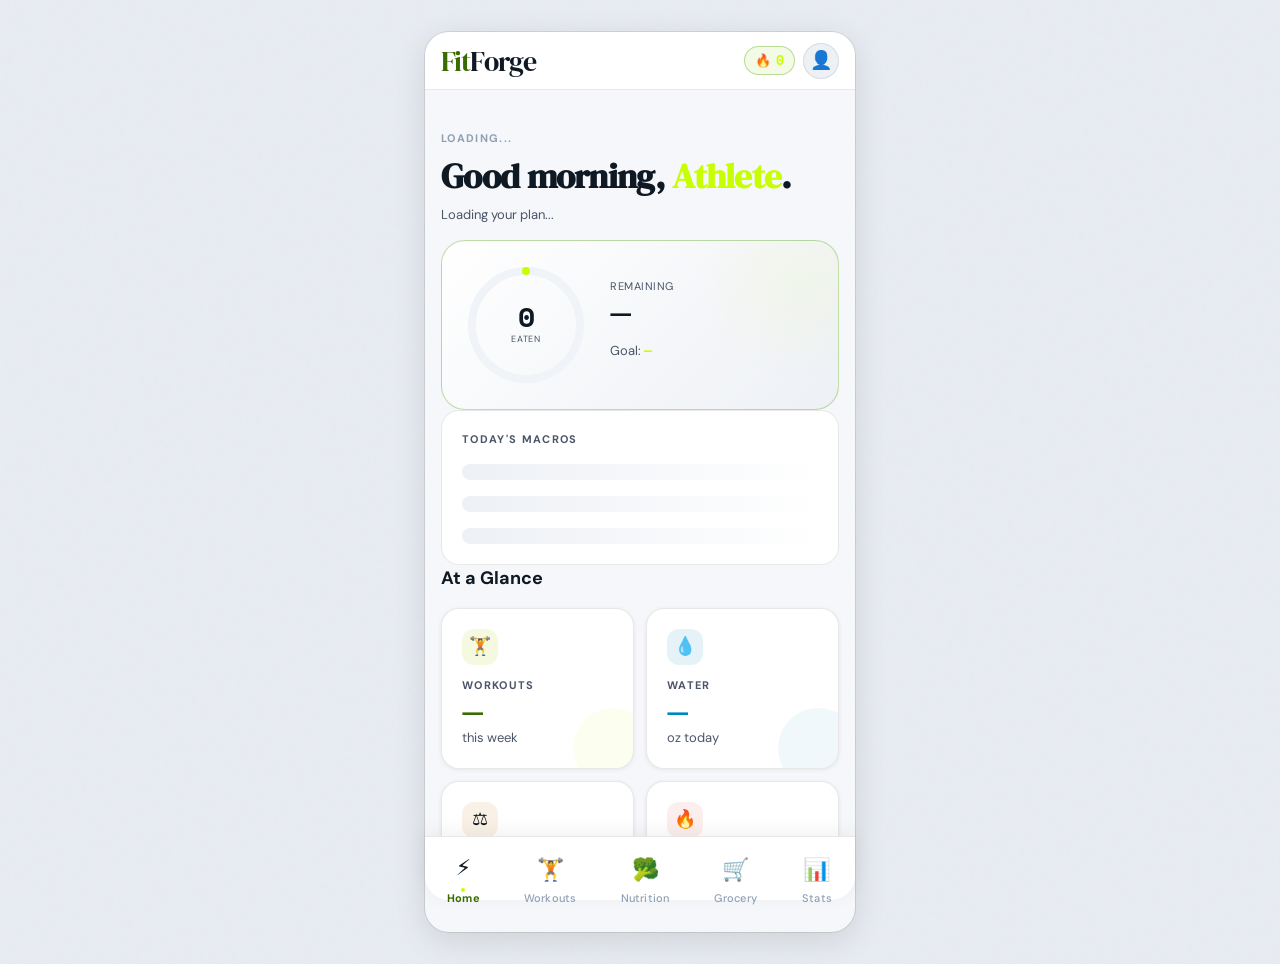
==== commit 4b2da388: "Update dashboard.html" ====
--- a/dashboard.html
+++ b/dashboard.html
@@ -418,6 +418,59 @@
     .water-cup:hover:not(.is-filled) {
       border-color: rgba(0, 200, 255, 0.4);
     }
+
+    /* ── PHASE TRACKER BANNER ─────────────────────────────────── */
+    .phase-banner {
+      border-radius: var(--radius-lg);
+      padding: var(--space-4) var(--space-5);
+      display: flex;
+      align-items: center;
+      gap: var(--space-4);
+      border: 1px solid;
+    }
+    .phase-banner--active      { background: rgba(140,200,0,0.07);  border-color: rgba(80,160,0,0.25); }
+    .phase-banner--deload      { background: rgba(0,136,187,0.07);  border-color: rgba(0,136,187,0.25); }
+    .phase-banner--reassess    { background: rgba(245,158,11,0.08); border-color: rgba(194,112,10,0.3); }
+    .phase-banner--complete    { background: rgba(220,38,38,0.06);  border-color: rgba(220,38,38,0.25); }
+
+    .phase-banner__icon { font-size: 24px; flex-shrink: 0; }
+    .phase-banner__body { flex: 1; }
+    .phase-banner__label {
+      font-size: var(--text-xs); font-weight: var(--weight-bold);
+      letter-spacing: var(--tracking-widest); text-transform: uppercase;
+      margin-bottom: 2px;
+    }
+    .phase-banner--active   .phase-banner__label { color: var(--color-accent-text); }
+    .phase-banner--deload   .phase-banner__label { color: var(--color-blue); }
+    .phase-banner--reassess .phase-banner__label { color: var(--color-warning); }
+    .phase-banner--complete .phase-banner__label { color: var(--color-danger); }
+
+    .phase-banner__title { font-size: var(--text-base); font-weight: var(--weight-bold); color: var(--color-text-primary); }
+    .phase-banner__sub   { font-size: var(--text-xs); color: var(--color-text-secondary); margin-top: 2px; }
+
+    .phase-progress-bar {
+      height: 3px; background: rgba(0,0,0,0.08); border-radius: var(--radius-full);
+      overflow: hidden; margin-top: var(--space-3);
+    }
+    .phase-progress-bar__fill {
+      height: 100%; border-radius: var(--radius-full);
+      background: var(--color-accent); transition: width 1s ease;
+    }
+
+    .eval-tip-card {
+      background: var(--color-bg-surface);
+      border: 1px solid var(--color-border);
+      border-left: 3px solid var(--color-accent);
+      border-radius: var(--radius-md);
+      padding: var(--space-4);
+    }
+    .eval-tip-card__label {
+      font-size: var(--text-xs); font-weight: var(--weight-bold);
+      letter-spacing: var(--tracking-widest); text-transform: uppercase;
+      color: var(--color-accent-text); margin-bottom: var(--space-2);
+    }
+    .eval-tip-card__text { font-size: var(--text-sm); color: var(--color-text-secondary); line-height: var(--leading-relaxed); }
+    .eval-tip-card__metric { font-size: var(--text-sm); color: var(--color-text-primary); font-weight: var(--weight-medium); margin-top: var(--space-2); }
   </style>
 </head>
 
@@ -459,6 +512,10 @@
         </h1>
         <p class="hero__sub" id="goal-summary">Loading your plan...</p>
       </section>
+
+
+      <!-- PHASE TRACKER BANNER -->
+      <section aria-label="Phase progress" id="phase-section"></section>
 
       <!-- SECTION 2: Calorie Ring Card -->
       <section aria-label="Calorie summary">
@@ -561,6 +618,11 @@
           </div>
         </div>
       </section>
+
+
+
+      <!-- EVALUATION TIP (research-backed, goal-specific) -->
+      <section aria-label="How to evaluate your progress" id="eval-tip-section"></section>
 
       <!-- SECTION 5: Today's Workout -->
       <section aria-label="Today's workout">
@@ -683,6 +745,8 @@
         renderQuickStats(dashboardState.dailyLog, dashboardState.profile);
         renderWorkoutCard(dashboardState.profile);
         renderActivityFeed(dashboardState.dailyLog);
+        renderPhaseBanner(dashboardState.profile);
+        renderEvalTip(dashboardState.profile);
 
       } catch (error) {
         console.error('Dashboard data fetch failed:', error);
@@ -1027,6 +1091,108 @@
     }
 
 
+
+    /* ─────────────────────────────────────────────────────────
+       RENDER: PHASE TRACKER BANNER
+       Shows current week, phase type, progress bar, deload/
+       reassessment alerts — all driven by PhaseTracker.
+    ─────────────────────────────────────────────────────────── */
+    function renderPhaseBanner(profile) {
+      const section = document.getElementById('phase-section');
+      if (!section || !profile) return;
+
+      const status = PhaseTracker.getStatus(profile);
+      const macros = profile.calculatedMacros;
+      const weeklyTarget = FitnessCalculator.getWeeklyWeightTarget(profile.goal, profile.weightLbs);
+
+      // Determine which banner variant to show (priority order)
+      let variant = 'active';
+      let icon    = '📅';
+      let label   = PhaseTracker.getPhaseLabel(profile.goal);
+      let title   = `Week ${status.currentWeek}`;
+      let sub     = '';
+
+      if (status.isPhaseComplete) {
+        variant = 'complete';
+        icon    = '🏁';
+        label   = 'Phase Complete';
+        title   = `${status.maxWeeks}-week phase done — time to reassess your goal`;
+        sub     = 'Consider a 4–8 week maintenance phase before your next block (Melby et al., 2019)';
+      } else if (status.isReassessmentDue) {
+        variant = 'reassess';
+        icon    = '📊';
+        label   = 'Reassessment Week';
+        title   = `Week ${status.currentWeek} — Check your progress`;
+        sub     = 'Review your 7-day rolling average weight and strength log before continuing';
+      } else if (status.isDeloadWeek) {
+        variant = 'deload';
+        icon    = '🔄';
+        label   = 'Deload Week';
+        title   = `Week ${status.currentWeek} — Reduce volume 40–50%`;
+        sub     = 'Deload weeks prevent accumulated fatigue and support long-term progress';
+      } else {
+        title = `Week ${status.currentWeek}${status.maxWeeks ? ' of ' + status.maxWeeks : ''}`;
+        sub   = weeklyTarget
+          ? (profile.goal === 'fat_loss'
+              ? `Target: ${Math.abs(weeklyTarget.minLbs)}–${Math.abs(weeklyTarget.maxLbs)} lbs/week loss (7-day avg)`
+              : profile.goal === 'muscle_gain'
+              ? `Target: +${weeklyTarget.minLbs}–${weeklyTarget.maxLbs} lbs/week gain`
+              : profile.goal === 'recomp'
+              ? `Scale may not move — track waist + strength instead`
+              : `Weight fluctuation of ±2–4 lbs is normal`)
+          : '';
+      }
+
+      const progressPct = status.progressPercent ?? 0;
+
+      section.innerHTML = `
+        <div class="phase-banner phase-banner--${variant}">
+          <div class="phase-banner__icon" aria-hidden="true">${icon}</div>
+          <div class="phase-banner__body">
+            <div class="phase-banner__label">${label}</div>
+            <div class="phase-banner__title">${UIHelpers.escapeHTML(title)}</div>
+            ${sub ? `<div class="phase-banner__sub">${UIHelpers.escapeHTML(sub)}</div>` : ''}
+            ${status.maxWeeks ? `
+              <div class="phase-progress-bar" aria-label="Phase progress: ${progressPct}%">
+                <div class="phase-progress-bar__fill" style="width: ${progressPct}%;"></div>
+              </div>` : ''}
+          </div>
+        </div>
+      `;
+    }
+
+
+    /* ─────────────────────────────────────────────────────────
+       RENDER: EVALUATION TIP
+       Research-backed metric guidance per goal.
+    ─────────────────────────────────────────────────────────── */
+    function renderEvalTip(profile) {
+      const section = document.getElementById('eval-tip-section');
+      if (!section || !profile) return;
+
+      const metrics = CONFIG.EVALUATION_METRICS[profile.goal];
+      if (!metrics) return;
+
+      const citations = {
+        fat_loss:    'Kim, 2021',
+        muscle_gain: 'Stark et al., 2012',
+        recomp:      'Roberts et al., 2020',
+        maintenance: 'Melby et al., 2019',
+      };
+
+      section.innerHTML = `
+        <div class="eval-tip-card">
+          <div class="eval-tip-card__label">📐 How to Evaluate — ${citations[profile.goal] ?? ''}</div>
+          <div class="eval-tip-card__text">${UIHelpers.escapeHTML(metrics.primary)}</div>
+          <div class="eval-tip-card__metric">Target: ${UIHelpers.escapeHTML(metrics.target)}</div>
+          ${metrics.avoid ? `<div class="eval-tip-card__text" style="margin-top:6px; color:var(--color-danger);">⚠ Avoid: ${UIHelpers.escapeHTML(metrics.avoid)}</div>` : ''}
+          ${metrics.warning ? `<div class="eval-tip-card__text" style="margin-top:6px; color:var(--color-warning);">⚠ ${UIHelpers.escapeHTML(metrics.warning)}</div>` : ''}
+          ${metrics.note ? `<div class="eval-tip-card__text" style="margin-top:6px;">💡 ${UIHelpers.escapeHTML(metrics.note)}</div>` : ''}
+        </div>
+      `;
+    }
+
+
     /* ─────────────────────────────────────────────────────────
        FALLBACK: Render when data loading fails
     ─────────────────────────────────────────────────────────── */
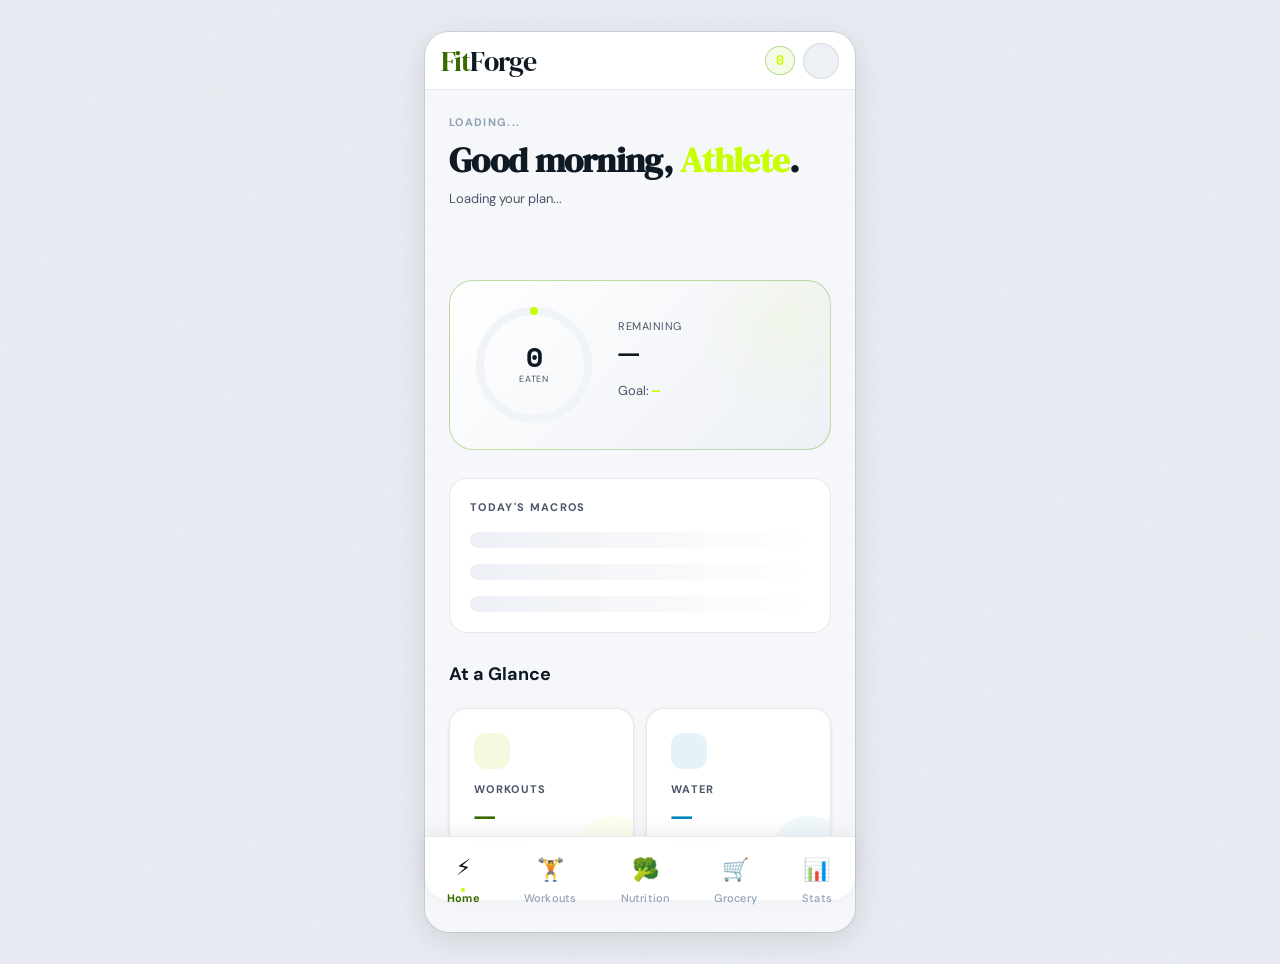
==== commit fd4f5ac5: "Update dashboard.html" ====
--- a/dashboard.html
+++ b/dashboard.html
@@ -1,1215 +1,1215 @@
 <!DOCTYPE html>
 <html lang="en">
 <head>
-  <meta charset="UTF-8">
-  <meta name="viewport" content="width=device-width, initial-scale=1.0, viewport-fit=cover">
-  <meta name="theme-color" content="#090b10">
-  <meta name="description" content="FitForge Dashboard — Your daily fitness and nutrition overview">
-
-  <!-- PWA manifest (create manifest.json separately) -->
-  <link rel="manifest" href="manifest.json">
-
-  <!-- Google Fonts: DM Serif Display + Space Mono + DM Sans -->
-  <link rel="preconnect" href="https://fonts.googleapis.com">
-  <link rel="preconnect" href="https://fonts.gstatic.com" crossorigin>
-  <link href="https://fonts.googleapis.com/css2?family=DM+Serif+Display:ital@0;1&family=Space+Mono:wght@400;700&family=DM+Sans:wght@400;500;700&display=swap" rel="stylesheet">
-
-  <link rel="stylesheet" href="styles-light-full.css">
-
-  <title>FitForge — Dashboard</title>
-
-  <!-- Page-specific styles, scoped to this page's components -->
-  <style>
-    /* ── HERO GREETING SECTION ─────────────────────────────────── */
-
-    .hero {
-      padding: var(--space-6) 0 var(--space-4);
-    }
-
-    .hero__date {
-      font-size: var(--text-xs);
-      font-weight: var(--weight-bold);
-      letter-spacing: var(--tracking-widest);
-      text-transform: uppercase;
-      color: var(--color-text-muted);
-      margin-bottom: var(--space-2);
-    }
-
-    .hero__greeting {
-      font-family: var(--font-display);
-      font-size: var(--text-2xl);
-      color: var(--color-text-primary);
-      line-height: var(--leading-tight);
-      letter-spacing: var(--tracking-tight);
-    }
-
-    .hero__greeting em {
-      color: var(--color-accent);
-      font-style: normal;
-    }
-
-    .hero__sub {
-      margin-top: var(--space-2);
-      font-size: var(--text-sm);
-      color: var(--color-text-secondary);
-    }
-
-    /* ── CALORIE RING CARD ────────────────────────────────────── */
-
-    .calorie-card {
-      background: linear-gradient(135deg, var(--color-bg-surface) 0%, var(--color-bg-elevated) 100%);
-      border: 1px solid var(--color-border-accent);
-      border-radius: var(--radius-xl);
-      padding: var(--space-6);
-      display: flex;
-      align-items: center;
-      gap: var(--space-6);
-      position: relative;
-      overflow: hidden;
-    }
-
-    /* Decorative lime radial gradient background on the card */
-    .calorie-card::before {
-      content: '';
-      position: absolute;
-      top: -60px;
-      right: -60px;
-      width: 200px;
-      height: 200px;
-      border-radius: 50%;
-      background: radial-gradient(circle, rgba(200, 255, 0, 0.06) 0%, transparent 70%);
-      pointer-events: none;
-    }
-
-    .calorie-card__ring-wrap {
-      position: relative;
-      width: 120px;
-      height: 120px;
-      flex-shrink: 0;
-    }
-
-    /* SVG donut ring — drawn via stroke-dasharray technique */
-    .calorie-ring {
-      width: 120px;
-      height: 120px;
-      transform: rotate(-90deg); /* Start from top, not right */
-    }
-
-    .calorie-ring__track {
-      fill: none;
-      stroke: var(--color-bg-input);
-      stroke-width: 8;
-    }
-
-    .calorie-ring__fill {
-      fill: none;
-      stroke: var(--color-accent);
-      stroke-width: 8;
-      stroke-linecap: round;
-      /* Animated via JS: stroke-dasharray controls the "progress" */
-      stroke-dasharray: 0 339; /* circumference = 2π × r = 2π × 54 ≈ 339 */
-      transition: stroke-dasharray 1.2s cubic-bezier(0.4, 0, 0.2, 1);
-    }
-
-    .calorie-card__ring-center {
-      position: absolute;
-      inset: 0;
-      display: flex;
-      flex-direction: column;
-      align-items: center;
-      justify-content: center;
-    }
-
-    .calorie-card__cal-consumed {
-      font-family: var(--font-mono);
-      font-size: var(--text-xl);
-      font-weight: var(--weight-bold);
-      color: var(--color-text-primary);
-      line-height: 1;
-    }
-
-    .calorie-card__cal-label {
-      font-size: 9px;
-      letter-spacing: 0.08em;
-      text-transform: uppercase;
-      color: var(--color-text-secondary);
-      margin-top: 2px;
-    }
-
-    .calorie-card__info {
-      flex: 1;
-      display: flex;
-      flex-direction: column;
-      gap: var(--space-3);
-    }
-
-    .calorie-card__target-line {
-      font-size: var(--text-sm);
-      color: var(--color-text-secondary);
-    }
-
-    .calorie-card__target-line strong {
-      font-family: var(--font-mono);
-      color: var(--color-accent);
-    }
-
-    .calorie-card__remaining {
-      font-family: var(--font-mono);
-      font-size: var(--text-2xl);
-      color: var(--color-text-primary);
-      line-height: 1;
-      letter-spacing: -0.03em;
-    }
-
-    .calorie-card__remaining-label {
-      font-size: var(--text-xs);
-      color: var(--color-text-secondary);
-      letter-spacing: 0.05em;
-      text-transform: uppercase;
-    }
-
-    /* ── MACRO SUMMARY CARD ───────────────────────────────────── */
-
-    .macro-card {
-      background-color: var(--color-bg-surface);
-      border: 1px solid var(--color-border);
-      border-radius: var(--radius-lg);
-      padding: var(--space-5);
-    }
-
-    .macro-card__title {
-      font-size: var(--text-xs);
-      font-weight: var(--weight-bold);
-      letter-spacing: var(--tracking-widest);
-      text-transform: uppercase;
-      color: var(--color-text-secondary);
-      margin-bottom: var(--space-4);
-    }
-
-    .macro-bars {
-      display: flex;
-      flex-direction: column;
-      gap: var(--space-4);
-    }
-
-    .macro-item {
-      display: grid;
-      /* Icon | Name | Bar | Values */
-      grid-template-columns: 10px 56px 1fr auto;
-      align-items: center;
-      gap: var(--space-3);
-    }
-
-    .macro-item__dot {
-      width: 8px;
-      height: 8px;
-      border-radius: 50%;
-      flex-shrink: 0;
-    }
-
-    .macro-item__name {
-      font-size: var(--text-sm);
-      font-weight: var(--weight-medium);
-      color: var(--color-text-secondary);
-    }
-
-    .macro-item__bar-wrap {
-      height: 4px;
-      background: var(--color-bg-input);
-      border-radius: var(--radius-full);
-      overflow: hidden;
-    }
-
-    .macro-item__bar-fill {
-      height: 100%;
-      border-radius: var(--radius-full);
-      width: 0; /* Animated by JS */
-      transition: width 1s cubic-bezier(0.4, 0, 0.2, 1);
-    }
-
-    .macro-item__values {
-      font-family: var(--font-mono);
-      font-size: var(--text-xs);
-      color: var(--color-text-secondary);
-      white-space: nowrap;
-    }
-
-    /* ── QUICK STAT CARDS (2-column grid) ────────────────────── */
-
-    .quick-stats {
-      display: grid;
-      grid-template-columns: 1fr 1fr;
-      gap: var(--space-3);
-    }
-
-    /* ── TODAY'S WORKOUT CARD ─────────────────────────────────── */
-
-    .workout-today-card {
-      background: linear-gradient(135deg, #0f1a2e 0%, #111621 100%);
-      border: 1px solid rgba(0, 200, 255, 0.15);
-      border-radius: var(--radius-lg);
-      padding: var(--space-5);
-      display: flex;
-      justify-content: space-between;
-      align-items: center;
-      gap: var(--space-4);
-      cursor: pointer;
-      transition: border-color var(--transition-normal);
-    }
-
-    .workout-today-card:hover {
-      border-color: rgba(0, 200, 255, 0.3);
-    }
-
-    .workout-today-card__badge {
-      display: inline-flex;
-      align-items: center;
-      gap: var(--space-2);
-      background: var(--color-blue-glow);
-      border: 1px solid rgba(0, 200, 255, 0.2);
-      border-radius: var(--radius-full);
-      padding: 3px 10px;
-      font-size: var(--text-xs);
-      font-weight: var(--weight-bold);
-      color: var(--color-blue);
-      margin-bottom: var(--space-3);
-      width: fit-content;
-      letter-spacing: 0.05em;
-      text-transform: uppercase;
-    }
-
-    .workout-today-card__name {
-      font-family: var(--font-display);
-      font-size: var(--text-xl);
-      color: var(--color-text-primary);
-      line-height: var(--leading-tight);
-    }
-
-    .workout-today-card__meta {
-      font-size: var(--text-sm);
-      color: var(--color-text-secondary);
-      margin-top: var(--space-2);
-    }
-
-    .workout-today-card__arrow {
-      width: 42px;
-      height: 42px;
-      border-radius: var(--radius-full);
-      background: var(--color-blue-glow);
-      border: 1px solid rgba(0, 200, 255, 0.2);
-      display: flex;
-      align-items: center;
-      justify-content: center;
-      font-size: 18px;
-      flex-shrink: 0;
-      transition: transform var(--transition-spring);
-    }
-
-    .workout-today-card:hover .workout-today-card__arrow {
-      transform: translateX(3px);
-    }
-
-    /* ── RECENT ACTIVITY LIST ─────────────────────────────────── */
-
-    .activity-list {
-      display: flex;
-      flex-direction: column;
-      gap: var(--space-1);
-    }
-
-    .activity-item {
-      display: flex;
-      align-items: center;
-      gap: var(--space-3);
-      padding: var(--space-3) var(--space-4);
-      background: var(--color-bg-surface);
-      border-radius: var(--radius-md);
-      border: 1px solid transparent;
-      transition: border-color var(--transition-fast);
-    }
-
-    .activity-item:hover {
-      border-color: var(--color-border);
-    }
-
-    .activity-item__icon {
-      width: 34px;
-      height: 34px;
-      border-radius: var(--radius-sm);
-      background: var(--color-bg-elevated);
-      display: flex;
-      align-items: center;
-      justify-content: center;
-      font-size: 16px;
-      flex-shrink: 0;
-    }
-
-    .activity-item__info {
-      flex: 1;
-      min-width: 0;
-    }
-
-    .activity-item__title {
-      font-size: var(--text-sm);
-      font-weight: var(--weight-medium);
-      color: var(--color-text-primary);
-      white-space: nowrap;
-      overflow: hidden;
-      text-overflow: ellipsis;
-    }
-
-    .activity-item__time {
-      font-size: var(--text-xs);
-      color: var(--color-text-muted);
-      margin-top: 1px;
-    }
-
-    .activity-item__value {
-      font-family: var(--font-mono);
-      font-size: var(--text-sm);
-      color: var(--color-text-secondary);
-      white-space: nowrap;
-    }
-
-    /* ── WATER TRACKER ────────────────────────────────────────── */
-
-    .water-tracker {
-      background: var(--color-bg-surface);
-      border: 1px solid var(--color-border);
-      border-radius: var(--radius-lg);
-      padding: var(--space-5);
-    }
-
-    .water-tracker__header {
-      display: flex;
-      justify-content: space-between;
-      align-items: center;
-      margin-bottom: var(--space-4);
-    }
-
-    .water-tracker__cups {
-      display: flex;
-      gap: var(--space-2);
-      flex-wrap: wrap;
-    }
-
-    /* Each cup button — tap to log water */
-    .water-cup {
-      width: 36px;
-      height: 36px;
-      border-radius: var(--radius-sm);
-      border: 1.5px solid var(--color-border);
-      background: var(--color-bg-input);
-      cursor: pointer;
-      display: flex;
-      align-items: center;
-      justify-content: center;
-      font-size: 16px;
-      transition: all var(--transition-fast);
-      user-select: none;
-    }
-
-    .water-cup.is-filled {
-      background: var(--color-blue-glow);
-      border-color: var(--color-blue);
-      animation: scaleIn var(--transition-spring) both;
-    }
-
-    .water-cup:hover:not(.is-filled) {
-      border-color: rgba(0, 200, 255, 0.4);
-    }
-
-    /* ── PHASE TRACKER BANNER ─────────────────────────────────── */
-    .phase-banner {
-      border-radius: var(--radius-lg);
-      padding: var(--space-4) var(--space-5);
-      display: flex;
-      align-items: center;
-      gap: var(--space-4);
-      border: 1px solid;
-    }
-    .phase-banner--active      { background: rgba(140,200,0,0.07);  border-color: rgba(80,160,0,0.25); }
-    .phase-banner--deload      { background: rgba(0,136,187,0.07);  border-color: rgba(0,136,187,0.25); }
-    .phase-banner--reassess    { background: rgba(245,158,11,0.08); border-color: rgba(194,112,10,0.3); }
-    .phase-banner--complete    { background: rgba(220,38,38,0.06);  border-color: rgba(220,38,38,0.25); }
-
-    .phase-banner__icon { font-size: 24px; flex-shrink: 0; }
-    .phase-banner__body { flex: 1; }
-    .phase-banner__label {
-      font-size: var(--text-xs); font-weight: var(--weight-bold);
-      letter-spacing: var(--tracking-widest); text-transform: uppercase;
-      margin-bottom: 2px;
-    }
-    .phase-banner--active   .phase-banner__label { color: var(--color-accent-text); }
-    .phase-banner--deload   .phase-banner__label { color: var(--color-blue); }
-    .phase-banner--reassess .phase-banner__label { color: var(--color-warning); }
-    .phase-banner--complete .phase-banner__label { color: var(--color-danger); }
-
-    .phase-banner__title { font-size: var(--text-base); font-weight: var(--weight-bold); color: var(--color-text-primary); }
-    .phase-banner__sub   { font-size: var(--text-xs); color: var(--color-text-secondary); margin-top: 2px; }
-
-    .phase-progress-bar {
-      height: 3px; background: rgba(0,0,0,0.08); border-radius: var(--radius-full);
-      overflow: hidden; margin-top: var(--space-3);
-    }
-    .phase-progress-bar__fill {
-      height: 100%; border-radius: var(--radius-full);
-      background: var(--color-accent); transition: width 1s ease;
-    }
-
-    .eval-tip-card {
-      background: var(--color-bg-surface);
-      border: 1px solid var(--color-border);
-      border-left: 3px solid var(--color-accent);
-      border-radius: var(--radius-md);
-      padding: var(--space-4);
-    }
-    .eval-tip-card__label {
-      font-size: var(--text-xs); font-weight: var(--weight-bold);
-      letter-spacing: var(--tracking-widest); text-transform: uppercase;
-      color: var(--color-accent-text); margin-bottom: var(--space-2);
-    }
-    .eval-tip-card__text { font-size: var(--text-sm); color: var(--color-text-secondary); line-height: var(--leading-relaxed); }
-    .eval-tip-card__metric { font-size: var(--text-sm); color: var(--color-text-primary); font-weight: var(--weight-medium); margin-top: var(--space-2); }
-  </style>
+ <meta charset="UTF-8">
+ <meta name="viewport" content="width=device-width, initial-scale=1.0, viewport-fit=cover">
+ <meta name="theme-color" content="#090b10">
+ <meta name="description" content="FitForge Dashboard — Your daily fitness and nutrition overview">
+
+ <!-- PWA manifest (create manifest.json separately) -->
+ <link rel="manifest" href="manifest.json">
+
+ <!-- Google Fonts: DM Serif Display + Space Mono + DM Sans -->
+ <link rel="preconnect" href="https://fonts.googleapis.com">
+ <link rel="preconnect" href="https://fonts.gstatic.com" crossorigin>
+ <link href="https://fonts.googleapis.com/css2?family=DM+Serif+Display:ital@0;1&family=Space+Mono:wght@400;700&family=DM+Sans:wght@400;500;700&display=swap" rel="stylesheet">
+
+ <link rel="stylesheet" href="styles-light-full.css">
+
+ <title>FitForge — Dashboard</title>
+
+ <!-- Page-specific styles, scoped to this page's components -->
+ <style>
+ /* ── HERO GREETING SECTION ─────────────────────────────────── */
+
+ .hero {
+ padding: var(--space-6) 0 var(--space-4);
+ }
+
+ .hero__date {
+ font-size: var(--text-xs);
+ font-weight: var(--weight-bold);
+ letter-spacing: var(--tracking-widest);
+ text-transform: uppercase;
+ color: var(--color-text-muted);
+ margin-bottom: var(--space-2);
+ }
+
+ .hero__greeting {
+ font-family: var(--font-display);
+ font-size: var(--text-2xl);
+ color: var(--color-text-primary);
+ line-height: var(--leading-tight);
+ letter-spacing: var(--tracking-tight);
+ }
+
+ .hero__greeting em {
+ color: var(--color-accent);
+ font-style: normal;
+ }
+
+ .hero__sub {
+ margin-top: var(--space-2);
+ font-size: var(--text-sm);
+ color: var(--color-text-secondary);
+ }
+
+ /* ── CALORIE RING CARD ────────────────────────────────────── */
+
+ .calorie-card {
+ background: linear-gradient(135deg, var(--color-bg-surface) 0%, var(--color-bg-elevated) 100%);
+ border: 1px solid var(--color-border-accent);
+ border-radius: var(--radius-xl);
+ padding: var(--space-6);
+ display: flex;
+ align-items: center;
+ gap: var(--space-6);
+ position: relative;
+ overflow: hidden;
+ }
+
+ /* Decorative lime radial gradient background on the card */
+ .calorie-card::before {
+ content: '';
+ position: absolute;
+ top: -60px;
+ right: -60px;
+ width: 200px;
+ height: 200px;
+ border-radius: 50%;
+ background: radial-gradient(circle, rgba(200, 255, 0, 0.06) 0%, transparent 70%);
+ pointer-events: none;
+ }
+
+ .calorie-card__ring-wrap {
+ position: relative;
+ width: 120px;
+ height: 120px;
+ flex-shrink: 0;
+ }
+
+ /* SVG donut ring — drawn via stroke-dasharray technique */
+ .calorie-ring {
+ width: 120px;
+ height: 120px;
+ transform: rotate(-90deg); /* Start from top, not right */
+ }
+
+ .calorie-ring__track {
+ fill: none;
+ stroke: var(--color-bg-input);
+ stroke-width: 8;
+ }
+
+ .calorie-ring__fill {
+ fill: none;
+ stroke: var(--color-accent);
+ stroke-width: 8;
+ stroke-linecap: round;
+ /* Animated via JS: stroke-dasharray controls the "progress" */
+ stroke-dasharray: 0 339; /* circumference = 2π × r = 2π × 54 ≈ 339 */
+ transition: stroke-dasharray 1.2s cubic-bezier(0.4, 0, 0.2, 1);
+ }
+
+ .calorie-card__ring-center {
+ position: absolute;
+ inset: 0;
+ display: flex;
+ flex-direction: column;
+ align-items: center;
+ justify-content: center;
+ }
+
+ .calorie-card__cal-consumed {
+ font-family: var(--font-mono);
+ font-size: var(--text-xl);
+ font-weight: var(--weight-bold);
+ color: var(--color-text-primary);
+ line-height: 1;
+ }
+
+ .calorie-card__cal-label {
+ font-size: 9px;
+ letter-spacing: 0.08em;
+ text-transform: uppercase;
+ color: var(--color-text-secondary);
+ margin-top: 2px;
+ }
+
+ .calorie-card__info {
+ flex: 1;
+ display: flex;
+ flex-direction: column;
+ gap: var(--space-3);
+ }
+
+ .calorie-card__target-line {
+ font-size: var(--text-sm);
+ color: var(--color-text-secondary);
+ }
+
+ .calorie-card__target-line strong {
+ font-family: var(--font-mono);
+ color: var(--color-accent);
+ }
+
+ .calorie-card__remaining {
+ font-family: var(--font-mono);
+ font-size: var(--text-2xl);
+ color: var(--color-text-primary);
+ line-height: 1;
+ letter-spacing: -0.03em;
+ }
+
+ .calorie-card__remaining-label {
+ font-size: var(--text-xs);
+ color: var(--color-text-secondary);
+ letter-spacing: 0.05em;
+ text-transform: uppercase;
+ }
+
+ /* ── MACRO SUMMARY CARD ───────────────────────────────────── */
+
+ .macro-card {
+ background-color: var(--color-bg-surface);
+ border: 1px solid var(--color-border);
+ border-radius: var(--radius-lg);
+ padding: var(--space-5);
+ }
+
+ .macro-card__title {
+ font-size: var(--text-xs);
+ font-weight: var(--weight-bold);
+ letter-spacing: var(--tracking-widest);
+ text-transform: uppercase;
+ color: var(--color-text-secondary);
+ margin-bottom: var(--space-4);
+ }
+
+ .macro-bars {
+ display: flex;
+ flex-direction: column;
+ gap: var(--space-4);
+ }
+
+ .macro-item {
+ display: grid;
+ /* Icon | Name | Bar | Values */
+ grid-template-columns: 10px 56px 1fr auto;
+ align-items: center;
+ gap: var(--space-3);
+ }
+
+ .macro-item__dot {
+ width: 8px;
+ height: 8px;
+ border-radius: 50%;
+ flex-shrink: 0;
+ }
+
+ .macro-item__name {
+ font-size: var(--text-sm);
+ font-weight: var(--weight-medium);
+ color: var(--color-text-secondary);
+ }
+
+ .macro-item__bar-wrap {
+ height: 4px;
+ background: var(--color-bg-input);
+ border-radius: var(--radius-full);
+ overflow: hidden;
+ }
+
+ .macro-item__bar-fill {
+ height: 100%;
+ border-radius: var(--radius-full);
+ width: 0; /* Animated by JS */
+ transition: width 1s cubic-bezier(0.4, 0, 0.2, 1);
+ }
+
+ .macro-item__values {
+ font-family: var(--font-mono);
+ font-size: var(--text-xs);
+ color: var(--color-text-secondary);
+ white-space: nowrap;
+ }
+
+ /* ── QUICK STAT CARDS (2-column grid) ────────────────────── */
+
+ .quick-stats {
+ display: grid;
+ grid-template-columns: 1fr 1fr;
+ gap: var(--space-3);
+ }
+
+ /* ── TODAY'S WORKOUT CARD ─────────────────────────────────── */
+
+ .workout-today-card {
+ background: linear-gradient(135deg, #0f1a2e 0%, #111621 100%);
+ border: 1px solid rgba(0, 200, 255, 0.15);
+ border-radius: var(--radius-lg);
+ padding: var(--space-5);
+ display: flex;
+ justify-content: space-between;
+ align-items: center;
+ gap: var(--space-4);
+ cursor: pointer;
+ transition: border-color var(--transition-normal);
+ }
+
+ .workout-today-card:hover {
+ border-color: rgba(0, 200, 255, 0.3);
+ }
+
+ .workout-today-card__badge {
+ display: inline-flex;
+ align-items: center;
+ gap: var(--space-2);
+ background: var(--color-blue-glow);
+ border: 1px solid rgba(0, 200, 255, 0.2);
+ border-radius: var(--radius-full);
+ padding: 3px 10px;
+ font-size: var(--text-xs);
+ font-weight: var(--weight-bold);
+ color: var(--color-blue);
+ margin-bottom: var(--space-3);
+ width: fit-content;
+ letter-spacing: 0.05em;
+ text-transform: uppercase;
+ }
+
+ .workout-today-card__name {
+ font-family: var(--font-display);
+ font-size: var(--text-xl);
+ color: var(--color-text-primary);
+ line-height: var(--leading-tight);
+ }
+
+ .workout-today-card__meta {
+ font-size: var(--text-sm);
+ color: var(--color-text-secondary);
+ margin-top: var(--space-2);
+ }
+
+ .workout-today-card__arrow {
+ width: 42px;
+ height: 42px;
+ border-radius: var(--radius-full);
+ background: var(--color-blue-glow);
+ border: 1px solid rgba(0, 200, 255, 0.2);
+ display: flex;
+ align-items: center;
+ justify-content: center;
+ font-size: 18px;
+ flex-shrink: 0;
+ transition: transform var(--transition-spring);
+ }
+
+ .workout-today-card:hover .workout-today-card__arrow {
+ transform: translateX(3px);
+ }
+
+ /* ── RECENT ACTIVITY LIST ─────────────────────────────────── */
+
+ .activity-list {
+ display: flex;
+ flex-direction: column;
+ gap: var(--space-1);
+ }
+
+ .activity-item {
+ display: flex;
+ align-items: center;
+ gap: var(--space-3);
+ padding: var(--space-3) var(--space-4);
+ background: var(--color-bg-surface);
+ border-radius: var(--radius-md);
+ border: 1px solid transparent;
+ transition: border-color var(--transition-fast);
+ }
+
+ .activity-item:hover {
+ border-color: var(--color-border);
+ }
+
+ .activity-item__icon {
+ width: 34px;
+ height: 34px;
+ border-radius: var(--radius-sm);
+ background: var(--color-bg-elevated);
+ display: flex;
+ align-items: center;
+ justify-content: center;
+ font-size: 16px;
+ flex-shrink: 0;
+ }
+
+ .activity-item__info {
+ flex: 1;
+ min-width: 0;
+ }
+
+ .activity-item__title {
+ font-size: var(--text-sm);
+ font-weight: var(--weight-medium);
+ color: var(--color-text-primary);
+ white-space: nowrap;
+ overflow: hidden;
+ text-overflow: ellipsis;
+ }
+
+ .activity-item__time {
+ font-size: var(--text-xs);
+ color: var(--color-text-muted);
+ margin-top: 1px;
+ }
+
+ .activity-item__value {
+ font-family: var(--font-mono);
+ font-size: var(--text-sm);
+ color: var(--color-text-secondary);
+ white-space: nowrap;
+ }
+
+ /* ── WATER TRACKER ────────────────────────────────────────── */
+
+ .water-tracker {
+ background: var(--color-bg-surface);
+ border: 1px solid var(--color-border);
+ border-radius: var(--radius-lg);
+ padding: var(--space-5);
+ }
+
+ .water-tracker__header {
+ display: flex;
+ justify-content: space-between;
+ align-items: center;
+ margin-bottom: var(--space-4);
+ }
+
+ .water-tracker__cups {
+ display: flex;
+ gap: var(--space-2);
+ flex-wrap: wrap;
+ }
+
+ /* Each cup button — tap to log water */
+ .water-cup {
+ width: 36px;
+ height: 36px;
+ border-radius: var(--radius-sm);
+ border: 1.5px solid var(--color-border);
+ background: var(--color-bg-input);
+ cursor: pointer;
+ display: flex;
+ align-items: center;
+ justify-content: center;
+ font-size: 16px;
+ transition: all var(--transition-fast);
+ user-select: none;
+ }
+
+ .water-cup.is-filled {
+ background: var(--color-blue-glow);
+ border-color: var(--color-blue);
+ animation: scaleIn var(--transition-spring) both;
+ }
+
+ .water-cup:hover:not(.is-filled) {
+ border-color: rgba(0, 200, 255, 0.4);
+ }
+
+ /* ── PHASE TRACKER BANNER ─────────────────────────────────── */
+ .phase-banner {
+ border-radius: var(--radius-lg);
+ padding: var(--space-4) var(--space-5);
+ display: flex;
+ align-items: center;
+ gap: var(--space-4);
+ border: 1px solid;
+ }
+ .phase-banner--active { background: rgba(140,200,0,0.07); border-color: rgba(80,160,0,0.25); }
+ .phase-banner--deload { background: rgba(0,136,187,0.07); border-color: rgba(0,136,187,0.25); }
+ .phase-banner--reassess { background: rgba(245,158,11,0.08); border-color: rgba(194,112,10,0.3); }
+ .phase-banner--complete { background: rgba(220,38,38,0.06); border-color: rgba(220,38,38,0.25); }
+
+ .phase-banner__icon { font-size: 24px; flex-shrink: 0; }
+ .phase-banner__body { flex: 1; }
+ .phase-banner__label {
+ font-size: var(--text-xs); font-weight: var(--weight-bold);
+ letter-spacing: var(--tracking-widest); text-transform: uppercase;
+ margin-bottom: 2px;
+ }
+ .phase-banner--active .phase-banner__label { color: var(--color-accent-text); }
+ .phase-banner--deload .phase-banner__label { color: var(--color-blue); }
+ .phase-banner--reassess .phase-banner__label { color: var(--color-warning); }
+ .phase-banner--complete .phase-banner__label { color: var(--color-danger); }
+
+ .phase-banner__title { font-size: var(--text-base); font-weight: var(--weight-bold); color: var(--color-text-primary); }
+ .phase-banner__sub { font-size: var(--text-xs); color: var(--color-text-secondary); margin-top: 2px; }
+
+ .phase-progress-bar {
+ height: 3px; background: rgba(0,0,0,0.08); border-radius: var(--radius-full);
+ overflow: hidden; margin-top: var(--space-3);
+ }
+ .phase-progress-bar__fill {
+ height: 100%; border-radius: var(--radius-full);
+ background: var(--color-accent); transition: width 1s ease;
+ }
+
+ .eval-tip-card {
+ background: var(--color-bg-surface);
+ border: 1px solid var(--color-border);
+ border-left: 3px solid var(--color-accent);
+ border-radius: var(--radius-md);
+ padding: var(--space-4);
+ }
+ .eval-tip-card__label {
+ font-size: var(--text-xs); font-weight: var(--weight-bold);
+ letter-spacing: var(--tracking-widest); text-transform: uppercase;
+ color: var(--color-accent-text); margin-bottom: var(--space-2);
+ }
+ .eval-tip-card__text { font-size: var(--text-sm); color: var(--color-text-secondary); line-height: var(--leading-relaxed); }
+ .eval-tip-card__metric { font-size: var(--text-sm); color: var(--color-text-primary); font-weight: var(--weight-medium); margin-top: var(--space-2); }
+ </style>
 </head>
 
 <body>
-  <div class="app-shell">
-
-    <!-- ════════════════════════════════════════════════════
-         TOP HEADER
-         ═════════════════════════════════════════════════ -->
-    <header class="app-header">
-      <div class="app-header__logo">Fit<span>Forge</span></div>
-
-      <div style="display:flex; gap:8px; align-items:center;">
-        <!-- Streak counter badge -->
-        <div style="display:flex; align-items:center; gap:5px; background:var(--color-accent-subtle); border:1px solid var(--color-border-accent); border-radius:var(--radius-full); padding:4px 10px;">
-          <span style="font-size:13px;">🔥</span>
-          <span id="streak-count" style="font-family:var(--font-mono); font-size:var(--text-sm); font-weight:700; color:var(--color-accent);">0</span>
-        </div>
-
-        <!-- Avatar / profile button -->
-        <button class="app-header__action" aria-label="Open profile menu" onclick="window.location.href='progress-log.html'">
-          <span aria-hidden="true" id="header-avatar" style="font-size:18px;">👤</span>
-        </button>
-      </div>
-    </header>
-
-    <!-- ════════════════════════════════════════════════════
-         MAIN PAGE CONTENT
-         All sections below are inside the scrollable area.
-         ═════════════════════════════════════════════════ -->
-    <main class="page-content" id="page-content">
-
-      <!-- SECTION 1: Hero Greeting -->
-      <section class="hero">
-        <p class="hero__date" id="today-date">Loading...</p>
-        <h1 class="hero__greeting">
-          Good <span id="time-of-day">morning</span>,
-          <em id="user-name">Athlete</em>.
-        </h1>
-        <p class="hero__sub" id="goal-summary">Loading your plan...</p>
-      </section>
-
-
-      <!-- PHASE TRACKER BANNER -->
-      <section aria-label="Phase progress" id="phase-section"></section>
-
-      <!-- SECTION 2: Calorie Ring Card -->
-      <section aria-label="Calorie summary">
-        <div class="calorie-card">
-
-          <!-- Donut ring: stroke-dasharray progress technique -->
-          <div class="calorie-card__ring-wrap">
-            <svg class="calorie-ring" viewBox="0 0 120 120" aria-hidden="true">
-              <!-- Background track circle -->
-              <circle class="calorie-ring__track" cx="60" cy="60" r="54"/>
-              <!-- Foreground progress circle — animated by JS -->
-              <circle class="calorie-ring__fill" id="calorie-ring-fill" cx="60" cy="60" r="54"/>
-            </svg>
-
-            <!-- Centered text inside the ring -->
-            <div class="calorie-card__ring-center">
-              <span class="calorie-card__cal-consumed" id="cal-consumed">0</span>
-              <span class="calorie-card__cal-label">eaten</span>
-            </div>
-          </div>
-
-          <!-- Text info to the right of the ring -->
-          <div class="calorie-card__info">
-            <div>
-              <div class="calorie-card__remaining-label">Remaining</div>
-              <div class="calorie-card__remaining" id="cal-remaining">—</div>
-            </div>
-            <div class="calorie-card__target-line">
-              Goal: <strong id="cal-target">—</strong>
-            </div>
-            <div id="calorie-status-badge"></div>
-          </div>
-        </div>
-      </section>
-
-      <!-- SECTION 3: Macro Progress Bars -->
-      <section aria-label="Macronutrient breakdown">
-        <div class="macro-card">
-          <p class="macro-card__title">Today's Macros</p>
-
-          <div class="macro-bars" id="macro-bars">
-            <!-- Macro items injected by JS -->
-            <!-- Skeleton placeholders while loading -->
-            <div class="skeleton skeleton--text" style="height:16px; width:100%;"></div>
-            <div class="skeleton skeleton--text" style="height:16px; width:100%;"></div>
-            <div class="skeleton skeleton--text" style="height:16px; width:100%;"></div>
-          </div>
-        </div>
-      </section>
-
-      <!-- SECTION 4: Quick Stats Grid -->
-      <section aria-label="Quick stats">
-        <div class="section-header">
-          <h2 class="section-header__title">At a Glance</h2>
-        </div>
-
-        <div class="quick-stats" id="quick-stats">
-          <!-- Metric Card 1: Workouts this week -->
-          <div class="metric-card" id="card-workouts">
-            <div class="metric-card__icon metric-card__icon--lime">🏋️</div>
-            <div>
-              <div class="metric-card__label">Workouts</div>
-              <div class="metric-card__value metric-card__value--accent" id="workouts-count">—</div>
-              <div class="metric-card__sub">this week</div>
-            </div>
-            <div class="metric-card__bg-circle" style="background:var(--color-accent);"></div>
-          </div>
-
-          <!-- Metric Card 2: Water intake -->
-          <div class="metric-card" id="card-water">
-            <div class="metric-card__icon metric-card__icon--blue">💧</div>
-            <div>
-              <div class="metric-card__label">Water</div>
-              <div class="metric-card__value metric-card__value--blue" id="water-oz">—</div>
-              <div class="metric-card__sub">oz today</div>
-            </div>
-            <div class="metric-card__bg-circle" style="background:var(--color-blue);"></div>
-          </div>
-
-          <!-- Metric Card 3: Current weight -->
-          <div class="metric-card" id="card-weight">
-            <div class="metric-card__icon metric-card__icon--amber">⚖️</div>
-            <div>
-              <div class="metric-card__label">Weight</div>
-              <div class="metric-card__value metric-card__value--amber" id="current-weight">—</div>
-              <div class="metric-card__sub" id="weight-delta">vs. start</div>
-            </div>
-            <div class="metric-card__bg-circle" style="background:var(--color-warning);"></div>
-          </div>
-
-          <!-- Metric Card 4: Streak -->
-          <div class="metric-card" id="card-streak">
-            <div class="metric-card__icon metric-card__icon--danger">🔥</div>
-            <div>
-              <div class="metric-card__label">Streak</div>
-              <div class="metric-card__value" style="color:var(--color-danger);" id="streak-days">—</div>
-              <div class="metric-card__sub">days</div>
-            </div>
-            <div class="metric-card__bg-circle" style="background:var(--color-danger);"></div>
-          </div>
-        </div>
-      </section>
-
-
-
-      <!-- EVALUATION TIP (research-backed, goal-specific) -->
-      <section aria-label="How to evaluate your progress" id="eval-tip-section"></section>
-
-      <!-- SECTION 5: Today's Workout -->
-      <section aria-label="Today's workout">
-        <div class="section-header">
-          <h2 class="section-header__title">Today's Workout</h2>
-          <a class="section-header__link" href="workouts.html">View Plan →</a>
-        </div>
-
-        <div class="workout-today-card" onclick="window.location.href='workouts.html'"
-             role="button" tabindex="0" aria-label="Go to today's workout">
-          <div>
-            <div class="workout-today-card__badge">
-              <span>●</span>
-              <span id="workout-day-type">Training Day</span>
-            </div>
-            <div class="workout-today-card__name" id="workout-name">Loading workout...</div>
-            <div class="workout-today-card__meta" id="workout-meta">— exercises · — min</div>
-          </div>
-          <div class="workout-today-card__arrow" aria-hidden="true">→</div>
-        </div>
-      </section>
-
-      <!-- SECTION 6: Water Tracker -->
-      <section aria-label="Water intake tracker">
-        <div class="section-header">
-          <h2 class="section-header__title">Hydration</h2>
-          <span class="section-header__link" id="water-label">0 / 8 cups</span>
-        </div>
-
-        <div class="water-tracker">
-          <div class="water-tracker__cups" id="water-cups" role="group" aria-label="Water cups tracker">
-            <!-- 8 cup buttons injected by JS -->
-          </div>
-        </div>
-      </section>
-
-      <!-- SECTION 7: Recent Activity Feed -->
-      <section aria-label="Recent activity">
-        <div class="section-header">
-          <h2 class="section-header__title">Recent Activity</h2>
-        </div>
-
-        <div class="activity-list" id="activity-list">
-          <!-- Activity items injected by JS -->
-          <div class="skeleton skeleton--card" style="height:56px;"></div>
-          <div class="skeleton skeleton--card" style="height:56px;"></div>
-          <div class="skeleton skeleton--card" style="height:56px;"></div>
-        </div>
-      </section>
-
-      <!-- Spacer so last content clears the bottom nav -->
-      <div style="height: var(--space-8);"></div>
-    </main>
-
-    <!-- Bottom navigation bar — rendered by JS -->
-    <div id="bottom-nav-container"></div>
-
-  </div><!-- end .app-shell -->
-
-  <!-- Load global script first (provides AppState, FitnessCalculator, etc.) -->
-  <script src="script-merged.js"></script>
-
-  <!-- Page-specific JavaScript for the dashboard -->
-  <script>
-    /**
-     * ============================================================
-     * DASHBOARD PAGE SCRIPT
-     * index.html — inline script
-     *
-     * This script is responsible ONLY for the dashboard page.
-     * It reads from AppState (populated by script.js) and
-     * hydrates the DOM with personalized data.
-     * ============================================================
-     */
-
-    // ─── Constants for this page ──────────────────────────────
-    // Total circumference of the SVG ring (2π × radius 54)
-    const RING_CIRCUMFERENCE = 2 * Math.PI * 54; // ≈ 339.29
-
-    // How many water cups we track per day
-    const TOTAL_WATER_CUPS = 8;
-
-    // ─── Page State ───────────────────────────────────────────
-    // Local state for this page (distinct from AppState).
-    // Only data that's dashboard-specific lives here.
-    const dashboardState = {
-      waterCupsFilled: 0,    // How many cups the user has tapped
-      dailyLog:        null, // Today's DailyLog from the API
-      profile:         null, // User profile from AppState
-    };
-
-
-    /* ─────────────────────────────────────────────────────────
-       INITIALIZATION — called on DOMContentLoaded (via script.js)
-       We add our own listener here so it runs after script.js's.
-    ─────────────────────────────────────────────────────────── */
-    document.addEventListener('DOMContentLoaded', async () => {
-
-      // 1. Get the user profile (stored during onboarding)
-      //    AppState.getProfile() checks memory first, then localStorage.
-      dashboardState.profile = AppState.getProfile();
-
-      // 2. Render the greeting section (fast, sync, no API needed)
-      renderGreeting(dashboardState.profile);
-
-      // 3. Build the water cup buttons (interactive, pure DOM)
-      renderWaterCups();
-
-      // 4. Fetch today's daily log from the backend (async)
-      //    While fetching, skeletons are visible (they're in the HTML)
-      try {
-        const userId = dashboardState.profile?.id ?? 'anonymous';
-        const today  = UIHelpers.getTodayString();
-
-        dashboardState.dailyLog = await SupabaseAPI.getDailyLog(userId, today);
-
-        // 5. Once we have data, update all the metrics
-        renderCalorieRing(dashboardState.dailyLog, dashboardState.profile);
-        renderMacroBars(dashboardState.dailyLog, dashboardState.profile);
-        renderQuickStats(dashboardState.dailyLog, dashboardState.profile);
-        renderWorkoutCard(dashboardState.profile);
-        renderActivityFeed(dashboardState.dailyLog);
-        renderPhaseBanner(dashboardState.profile);
-        renderEvalTip(dashboardState.profile);
-
-      } catch (error) {
-        console.error('Dashboard data fetch failed:', error);
-        UIHelpers.showToast('Could not load today's data', 'error');
-        renderFallbackState();
-      }
-    });
-
-
-    /* ─────────────────────────────────────────────────────────
-       RENDER: GREETING
-       Updates the hero section at the top of the page.
-    ─────────────────────────────────────────────────────────── */
-    function renderGreeting(profile) {
-      // Get the hour to determine time-of-day greeting
-      const hour = new Date().getHours();
-      const timeLabel = hour < 12 ? 'morning' : hour < 17 ? 'afternoon' : 'evening';
-
-      // Format today's date in a friendly way: "Monday, June 3"
-      const dateStr = UIHelpers.formatDate(new Date(), 'long');
-
-      // Update DOM elements using UIHelpers.setText (safe, null-checks)
-      UIHelpers.setText('#today-date', dateStr);
-      UIHelpers.setText('#time-of-day', timeLabel);
-      UIHelpers.setText('#user-name', profile?.name?.split(' ')[0] ?? 'Athlete');
-
-      // Goal-specific motivational subtitle
-      const goalMessages = {
-        fat_loss:     '🔥 You're in a fat loss phase. Stay in the deficit.',
-        muscle_gain:  '💪 Building phase active. Hit your protein.',
-        maintenance:  '⚖️ Maintenance mode. Keep up the good work.',
-        recomp:       '🔄 Recomp phase. Consistency is everything.',
-      };
-      const goal = profile?.goal ?? 'maintenance';
-      UIHelpers.setText('#goal-summary', goalMessages[goal] ?? 'Crush today's plan.');
-    }
-
-
-    /* ─────────────────────────────────────────────────────────
-       RENDER: CALORIE RING
-       Animates the SVG donut chart and updates calorie numbers.
-
-       The ring uses the "stroke-dasharray" SVG technique:
-       - stroke-dasharray: [dash_length] [gap_length]
-       - Setting dash_length to (progress/100 × circumference)
-         makes the ring appear partially filled.
-    ─────────────────────────────────────────────────────────── */
-    function renderCalorieRing(log, profile) {
-      if (!log || !profile) return;
-
-      // Get the target from the stored nutrition plan on the profile
-      const targetCal = profile.calculatedMacros?.targetCalories ?? 2000;
-      const consumed  = log.caloriesIn ?? 0;
-      const remaining = Math.max(0, targetCal - consumed);
-
-      // Calculate the progress percentage (capped at 100%)
-      const percent  = Math.min(1, consumed / targetCal);
-      // The "dash" part of the ring (filled arc length)
-      const dashLen  = percent * RING_CIRCUMFERENCE;
-      // The "gap" part (unfilled arc length)
-      const gapLen   = RING_CIRCUMFERENCE - dashLen;
-
-      // Update the SVG circle's stroke-dasharray
-      // We do this inside requestAnimationFrame so the CSS transition triggers
-      const ringFill = document.getElementById('calorie-ring-fill');
-      requestAnimationFrame(() => {
-        if (ringFill) {
-          ringFill.style.strokeDasharray = `${dashLen} ${gapLen}`;
-
-          // Change ring color if over budget
-          if (consumed > targetCal) {
-            ringFill.style.stroke = 'var(--color-danger)';
-          }
-        }
-      });
-
-      // Update the text inside the ring
-      UIHelpers.setText('#cal-consumed', consumed.toLocaleString());
-      UIHelpers.setText('#cal-remaining', remaining.toLocaleString());
-      UIHelpers.setText('#cal-target', targetCal.toLocaleString());
-
-      // Add a status badge below the target
-      const statusContainer = document.getElementById('calorie-status-badge');
-      if (statusContainer) {
-        if (consumed <= targetCal) {
-          statusContainer.innerHTML = `<span class="badge badge--success">On Track</span>`;
-        } else {
-          statusContainer.innerHTML = `<span class="badge badge--warning">Over Budget</span>`;
-        }
-      }
-    }
-
-
-    /* ─────────────────────────────────────────────────────────
-       RENDER: MACRO BARS
-       Creates the three macro progress bars (protein/carbs/fat).
-    ─────────────────────────────────────────────────────────── */
-    function renderMacroBars(log, profile) {
-      const macroContainer = document.getElementById('macro-bars');
-      if (!macroContainer || !log || !profile) return;
-
-      // Get targets from profile's stored nutrition plan
-      const targets = profile.calculatedMacros ?? {
-        proteinG: 180, carbsG: 200, fatG: 60
-      };
-
-      // Define the three macro rows with their display config
-      const macros = [
-        {
-          name:    'Protein',
-          consumed: log.proteinG    ?? 0,
-          target:   targets.proteinG ?? 180,
-          color:   'var(--color-protein)', // lime
-          dot:     '#c8ff00',
-        },
-        {
-          name:    'Carbs',
-          consumed: log.carbsG     ?? 0,
-          target:   targets.carbsG ?? 200,
-          color:   'var(--color-carbs)',   // blue
-          dot:     '#00c8ff',
-        },
-        {
-          name:    'Fat',
-          consumed: log.fatG       ?? 0,
-          target:   targets.fatG   ?? 60,
-          color:   'var(--color-fat)',     // amber
-          dot:     '#f59e0b',
-        },
-      ];
-
-      // Build the HTML for all three macro rows
-      // Note: data-fill-percent is read back by the animation code below
-      macroContainer.innerHTML = macros.map(macro => {
-        const percent = Math.min(100, Math.round((macro.consumed / macro.target) * 100));
-        return `
-          <div class="macro-item">
-            <div class="macro-item__dot" style="background:${macro.dot};"></div>
-            <span class="macro-item__name">${macro.name}</span>
-            <div class="macro-item__bar-wrap">
-              <div
-                class="macro-item__bar-fill"
-                style="background:${macro.color};"
-                data-fill-percent="${percent}"
-              ></div>
-            </div>
-            <span class="macro-item__values">${macro.consumed}g / ${macro.target}g</span>
-          </div>
-        `;
-      }).join('');
-
-      // After the HTML is injected, animate each bar to its fill width.
-      // We use requestAnimationFrame to ensure the browser has painted
-      // the 0% width before we change it (otherwise the transition won't fire).
-      requestAnimationFrame(() => {
-        macroContainer.querySelectorAll('[data-fill-percent]').forEach(bar => {
-          bar.style.width = `${bar.dataset.fillPercent}%`;
-        });
-      });
-    }
-
-
-    /* ─────────────────────────────────────────────────────────
-       RENDER: QUICK STATS
-       Updates the 4 metric cards in the 2x2 grid.
-    ─────────────────────────────────────────────────────────── */
-    function renderQuickStats(log, profile) {
-      // Workout count — from profile's stored streak/week data
-      // (In a full app, this would come from a weekly aggregate query)
-      const workoutsThisWeek = profile?.weeklyWorkouts ?? 0;
-      UIHelpers.setText('#workouts-count', workoutsThisWeek);
-
-      // Water intake in oz
-      UIHelpers.setText('#water-oz', log?.waterOz ?? '0');
-
-      // Current weight
-      const currentWeight = profile?.weightLbs ?? '—';
-      UIHelpers.setText('#current-weight', currentWeight ? `${currentWeight} lb` : '—');
-
-      // Streak days
-      const streak = profile?.streakDays ?? 0;
-      UIHelpers.setText('#streak-days', streak);
-      UIHelpers.setText('#streak-count', streak);
-
-      // Animate metric cards in sequence
-      document.querySelectorAll('.metric-card').forEach((card, i) => {
-        card.style.animationDelay = `${i * 80}ms`;
-        card.classList.add('animate-fade-in-up');
-      });
-    }
-
-
-    /* ─────────────────────────────────────────────────────────
-       RENDER: WORKOUT CARD
-       Shows today's planned workout based on goal + day of week.
-    ─────────────────────────────────────────────────────────── */
-    function renderWorkoutCard(profile) {
-      if (!profile) return;
-
-      // Map day of week (0=Sun) to a workout name based on goal
-      const dayOfWeek = new Date().getDay();
-
-      // Simple weekly templates (workouts.html will have the full version)
-      const WORKOUT_SCHEDULE = {
-        fat_loss: {
-          // Sun=0, Mon=1, ... Sat=6
-          0: { type: 'Rest Day',     name: 'Active Recovery',    meta: 'Light walk or stretch · 20–30 min' },
-          1: { type: 'Training Day', name: 'Upper Body Circuit',  meta: '8 exercises · 45 min' },
-          2: { type: 'Training Day', name: 'HIIT Cardio',         meta: '6 intervals · 30 min' },
-          3: { type: 'Training Day', name: 'Lower Body Strength', meta: '8 exercises · 50 min' },
-          4: { type: 'Rest Day',     name: 'Mobility & Stretch',  meta: 'Foam roll + yoga · 25 min' },
-          5: { type: 'Training Day', name: 'Full Body HIIT',      meta: '10 exercises · 40 min' },
-          6: { type: 'Rest Day',     name: 'Rest & Recover',      meta: 'You earned it 🛌' },
-        },
-        muscle_gain: {
-          0: { type: 'Rest Day',     name: 'Active Recovery',    meta: 'Light walk or stretch' },
-          1: { type: 'Training Day', name: 'Chest & Triceps',    meta: '9 exercises · 60 min' },
-          2: { type: 'Training Day', name: 'Back & Biceps',      meta: '9 exercises · 60 min' },
-          3: { type: 'Rest Day',     name: 'Rest Day',           meta: 'Prioritize sleep 💤' },
-          4: { type: 'Training Day', name: 'Shoulders & Arms',   meta: '8 exercises · 55 min' },
-          5: { type: 'Training Day', name: 'Legs & Glutes',      meta: '10 exercises · 65 min' },
-          6: { type: 'Training Day', name: 'Functional Core',    meta: '6 exercises · 35 min' },
-        },
-      };
-
-      // Default to fat_loss schedule if goal not found
-      const goal = profile.goal ?? 'fat_loss';
-      const schedule = WORKOUT_SCHEDULE[goal] ?? WORKOUT_SCHEDULE.fat_loss;
-      const todayWorkout = schedule[dayOfWeek];
-
-      if (todayWorkout) {
-        // Update the workout type badge
-        const dayTypeBadge = document.getElementById('workout-day-type');
-        if (dayTypeBadge) {
-          dayTypeBadge.textContent = todayWorkout.type;
-
-          // Change badge color for rest days
-          if (todayWorkout.type === 'Rest Day') {
-            dayTypeBadge.closest('.workout-today-card__badge').style.background = 'rgba(74,85,104,0.2)';
-            dayTypeBadge.closest('.workout-today-card__badge').style.color = 'var(--color-text-secondary)';
-          }
-        }
-
-        UIHelpers.setText('#workout-name', todayWorkout.name);
-        UIHelpers.setText('#workout-meta', todayWorkout.meta);
-      }
-    }
-
-
-    /* ─────────────────────────────────────────────────────────
-       RENDER: WATER CUPS
-       Creates 8 interactive cup buttons. Tapping fills them.
-    ─────────────────────────────────────────────────────────── */
-    function renderWaterCups() {
-      const cupsContainer = document.getElementById('water-cups');
-      if (!cupsContainer) return;
-
-      cupsContainer.innerHTML = '';
-
-      // Create each cup button programmatically
-      for (let i = 0; i < TOTAL_WATER_CUPS; i++) {
-        const cupBtn = document.createElement('button');
-        cupBtn.className = 'water-cup';
-        cupBtn.setAttribute('aria-label', `Cup ${i + 1} of ${TOTAL_WATER_CUPS}`);
-        cupBtn.setAttribute('aria-pressed', 'false');
-        cupBtn.textContent = '💧';
-
-        // Each cup button toggles its filled state on click
-        // Arrow function captures `i` from the outer loop scope
-        cupBtn.addEventListener('click', () => handleWaterCupTap(cupBtn, i));
-
-        cupsContainer.appendChild(cupBtn);
-      }
-    }
-
-    /**
-     * Handle a water cup button tap.
-     * Fills all cups UP TO AND INCLUDING the tapped cup.
-     * (Tap cup 3 → cups 1, 2, 3 are filled)
-     *
-     * @param {HTMLElement} tappedCup - The button element that was tapped
-     * @param {number}      index     - 0-based index of the tapped cup
-     */
-    function handleWaterCupTap(tappedCup, index) {
-      const allCups = document.querySelectorAll('.water-cup');
-
-      // Determine new fill count:
-      // If tapping an already-filled cup at index, toggle it off (fill = index)
-      // Otherwise fill up to and including the tapped cup (fill = index + 1)
-      const currentlyFilled = dashboardState.waterCupsFilled;
-      const newFillCount = (currentlyFilled === index + 1) ? index : index + 1;
-      dashboardState.waterCupsFilled = newFillCount;
-
-      // Update each cup's visual state
-      allCups.forEach((cup, i) => {
-        const shouldFill = i < newFillCount;
-        cup.classList.toggle('is-filled', shouldFill);
-        cup.setAttribute('aria-pressed', String(shouldFill));
-      });
-
-      // Update the label counter
-      UIHelpers.setText('#water-label', `${newFillCount} / ${TOTAL_WATER_CUPS} cups`);
-
-      // Show encouraging toast at key milestones
-      if (newFillCount === 4) {
-        UIHelpers.showToast('Halfway there! Keep hydrating 💧', 'info');
-      } else if (newFillCount === TOTAL_WATER_CUPS) {
-        UIHelpers.showToast('Daily water goal hit! 🎉', 'success');
-      }
-
-      // TODO: Debounce this and sync to Supabase
-      // SupabaseAPI.updateDailyLog({ waterCups: newFillCount });
-    }
-
-
-    /* ─────────────────────────────────────────────────────────
-       RENDER: ACTIVITY FEED
-       Shows recent logged meals / workout completions.
-    ─────────────────────────────────────────────────────────── */
-    function renderActivityFeed(log) {
-      const feedContainer = document.getElementById('activity-list');
-      if (!feedContainer) return;
-
-      // Mock activity items — in production these come from the DailyLog
-      const activities = [
-        { icon: '🍳', title: 'Breakfast logged',        time: '7:32 AM',  value: `+${Math.round((log?.caloriesIn ?? 400) * 0.3)} cal` },
-        { icon: '🏋️', title: 'Workout completed',       time: '9:15 AM',  value: '🔥 −320 cal' },
-        { icon: '🥗', title: 'Lunch logged',            time: '12:48 PM', value: `+${Math.round((log?.caloriesIn ?? 400) * 0.4)} cal` },
-        { icon: '💊', title: 'Supplements taken',       time: '1:00 PM',  value: '✓' },
-      ];
-
-      feedContainer.innerHTML = activities.map(item => `
-        <div class="activity-item">
-          <div class="activity-item__icon" aria-hidden="true">${UIHelpers.escapeHTML(item.icon)}</div>
-          <div class="activity-item__info">
-            <div class="activity-item__title">${UIHelpers.escapeHTML(item.title)}</div>
-            <div class="activity-item__time">${UIHelpers.escapeHTML(item.time)}</div>
-          </div>
-          <div class="activity-item__value">${UIHelpers.escapeHTML(item.value)}</div>
-        </div>
-      `).join('');
-    }
-
-
-
-    /* ─────────────────────────────────────────────────────────
-       RENDER: PHASE TRACKER BANNER
-       Shows current week, phase type, progress bar, deload/
-       reassessment alerts — all driven by PhaseTracker.
-    ─────────────────────────────────────────────────────────── */
-    function renderPhaseBanner(profile) {
-      const section = document.getElementById('phase-section');
-      if (!section || !profile) return;
-
-      const status = PhaseTracker.getStatus(profile);
-      const macros = profile.calculatedMacros;
-      const weeklyTarget = FitnessCalculator.getWeeklyWeightTarget(profile.goal, profile.weightLbs);
-
-      // Determine which banner variant to show (priority order)
-      let variant = 'active';
-      let icon    = '📅';
-      let label   = PhaseTracker.getPhaseLabel(profile.goal);
-      let title   = `Week ${status.currentWeek}`;
-      let sub     = '';
-
-      if (status.isPhaseComplete) {
-        variant = 'complete';
-        icon    = '🏁';
-        label   = 'Phase Complete';
-        title   = `${status.maxWeeks}-week phase done — time to reassess your goal`;
-        sub     = 'Consider a 4–8 week maintenance phase before your next block (Melby et al., 2019)';
-      } else if (status.isReassessmentDue) {
-        variant = 'reassess';
-        icon    = '📊';
-        label   = 'Reassessment Week';
-        title   = `Week ${status.currentWeek} — Check your progress`;
-        sub     = 'Review your 7-day rolling average weight and strength log before continuing';
-      } else if (status.isDeloadWeek) {
-        variant = 'deload';
-        icon    = '🔄';
-        label   = 'Deload Week';
-        title   = `Week ${status.currentWeek} — Reduce volume 40–50%`;
-        sub     = 'Deload weeks prevent accumulated fatigue and support long-term progress';
-      } else {
-        title = `Week ${status.currentWeek}${status.maxWeeks ? ' of ' + status.maxWeeks : ''}`;
-        sub   = weeklyTarget
-          ? (profile.goal === 'fat_loss'
-              ? `Target: ${Math.abs(weeklyTarget.minLbs)}–${Math.abs(weeklyTarget.maxLbs)} lbs/week loss (7-day avg)`
-              : profile.goal === 'muscle_gain'
-              ? `Target: +${weeklyTarget.minLbs}–${weeklyTarget.maxLbs} lbs/week gain`
-              : profile.goal === 'recomp'
-              ? `Scale may not move — track waist + strength instead`
-              : `Weight fluctuation of ±2–4 lbs is normal`)
-          : '';
-      }
-
-      const progressPct = status.progressPercent ?? 0;
-
-      section.innerHTML = `
-        <div class="phase-banner phase-banner--${variant}">
-          <div class="phase-banner__icon" aria-hidden="true">${icon}</div>
-          <div class="phase-banner__body">
-            <div class="phase-banner__label">${label}</div>
-            <div class="phase-banner__title">${UIHelpers.escapeHTML(title)}</div>
-            ${sub ? `<div class="phase-banner__sub">${UIHelpers.escapeHTML(sub)}</div>` : ''}
-            ${status.maxWeeks ? `
-              <div class="phase-progress-bar" aria-label="Phase progress: ${progressPct}%">
-                <div class="phase-progress-bar__fill" style="width: ${progressPct}%;"></div>
-              </div>` : ''}
-          </div>
-        </div>
-      `;
-    }
-
-
-    /* ─────────────────────────────────────────────────────────
-       RENDER: EVALUATION TIP
-       Research-backed metric guidance per goal.
-    ─────────────────────────────────────────────────────────── */
-    function renderEvalTip(profile) {
-      const section = document.getElementById('eval-tip-section');
-      if (!section || !profile) return;
-
-      const metrics = CONFIG.EVALUATION_METRICS[profile.goal];
-      if (!metrics) return;
-
-      const citations = {
-        fat_loss:    'Kim, 2021',
-        muscle_gain: 'Stark et al., 2012',
-        recomp:      'Roberts et al., 2020',
-        maintenance: 'Melby et al., 2019',
-      };
-
-      section.innerHTML = `
-        <div class="eval-tip-card">
-          <div class="eval-tip-card__label">📐 How to Evaluate — ${citations[profile.goal] ?? ''}</div>
-          <div class="eval-tip-card__text">${UIHelpers.escapeHTML(metrics.primary)}</div>
-          <div class="eval-tip-card__metric">Target: ${UIHelpers.escapeHTML(metrics.target)}</div>
-          ${metrics.avoid ? `<div class="eval-tip-card__text" style="margin-top:6px; color:var(--color-danger);">⚠ Avoid: ${UIHelpers.escapeHTML(metrics.avoid)}</div>` : ''}
-          ${metrics.warning ? `<div class="eval-tip-card__text" style="margin-top:6px; color:var(--color-warning);">⚠ ${UIHelpers.escapeHTML(metrics.warning)}</div>` : ''}
-          ${metrics.note ? `<div class="eval-tip-card__text" style="margin-top:6px;">💡 ${UIHelpers.escapeHTML(metrics.note)}</div>` : ''}
-        </div>
-      `;
-    }
-
-
-    /* ─────────────────────────────────────────────────────────
-       FALLBACK: Render when data loading fails
-    ─────────────────────────────────────────────────────────── */
-    function renderFallbackState() {
-      UIHelpers.setText('#cal-consumed', '—');
-      UIHelpers.setText('#cal-remaining', '—');
-      UIHelpers.setText('#cal-target', '—');
-
-      const macroContainer = document.getElementById('macro-bars');
-      if (macroContainer) {
-        macroContainer.innerHTML = `
-          <p style="color:var(--color-text-muted); font-size:var(--text-sm); text-align:center; padding:var(--space-4);">
-            Could not load data. Check your connection.
-          </p>
-        `;
-      }
-    }
-  </script>
+ <div class="app-shell">
+
+ <!-- ════════════════════════════════════════════════════
+ TOP HEADER
+ ═════════════════════════════════════════════════ -->
+ <header class="app-header">
+ <div class="app-header__logo">Fit<span>Forge</span></div>
+
+ <div style="display:flex; gap:8px; align-items:center;">
+ <!-- Streak counter badge -->
+ <div style="display:flex; align-items:center; gap:5px; background:var(--color-accent-subtle); border:1px solid var(--color-border-accent); border-radius:var(--radius-full); padding:4px 10px;">
+ 
+ <span id="streak-count" style="font-family:var(--font-mono); font-size:var(--text-sm); font-weight:700; color:var(--color-accent);">0</span>
+ </div>
+
+ <!-- Avatar / profile button -->
+ <button class="app-header__action" aria-label="Open profile menu" onclick="window.location.href='settings.html'">
+ 
+ </button>
+ </div>
+ </header>
+
+ <!-- ════════════════════════════════════════════════════
+ MAIN PAGE CONTENT
+ All sections below are inside the scrollable area.
+ ═════════════════════════════════════════════════ -->
+ <main class="page-content" id="page-content">
+
+ <!-- SECTION 1: Hero Greeting -->
+ <section class="hero">
+ <p class="hero__date" id="today-date">Loading...</p>
+ <h1 class="hero__greeting">
+ Good <span id="time-of-day">morning</span>,
+ <em id="user-name">Athlete</em>.
+ </h1>
+ <p class="hero__sub" id="goal-summary">Loading your plan...</p>
+ </section>
+
+
+ <!-- PHASE TRACKER BANNER -->
+ <section aria-label="Phase progress" id="phase-section"></section>
+
+ <!-- SECTION 2: Calorie Ring Card -->
+ <section aria-label="Calorie summary">
+ <div class="calorie-card">
+
+ <!-- Donut ring: stroke-dasharray progress technique -->
+ <div class="calorie-card__ring-wrap">
+ <svg class="calorie-ring" viewBox="0 0 120 120" aria-hidden="true">
+ <!-- Background track circle -->
+ <circle class="calorie-ring__track" cx="60" cy="60" r="54"/>
+ <!-- Foreground progress circle — animated by JS -->
+ <circle class="calorie-ring__fill" id="calorie-ring-fill" cx="60" cy="60" r="54"/>
+ </svg>
+
+ <!-- Centered text inside the ring -->
+ <div class="calorie-card__ring-center">
+ <span class="calorie-card__cal-consumed" id="cal-consumed">0</span>
+ <span class="calorie-card__cal-label">eaten</span>
+ </div>
+ </div>
+
+ <!-- Text info to the right of the ring -->
+ <div class="calorie-card__info">
+ <div>
+ <div class="calorie-card__remaining-label">Remaining</div>
+ <div class="calorie-card__remaining" id="cal-remaining">—</div>
+ </div>
+ <div class="calorie-card__target-line">
+ Goal: <strong id="cal-target">—</strong>
+ </div>
+ <div id="calorie-status-badge"></div>
+ </div>
+ </div>
+ </section>
+
+ <!-- SECTION 3: Macro Progress Bars -->
+ <section aria-label="Macronutrient breakdown">
+ <div class="macro-card">
+ <p class="macro-card__title">Today's Macros</p>
+
+ <div class="macro-bars" id="macro-bars">
+ <!-- Macro items injected by JS -->
+ <!-- Skeleton placeholders while loading -->
+ <div class="skeleton skeleton--text" style="height:16px; width:100%;"></div>
+ <div class="skeleton skeleton--text" style="height:16px; width:100%;"></div>
+ <div class="skeleton skeleton--text" style="height:16px; width:100%;"></div>
+ </div>
+ </div>
+ </section>
+
+ <!-- SECTION 4: Quick Stats Grid -->
+ <section aria-label="Quick stats">
+ <div class="section-header">
+ <h2 class="section-header__title">At a Glance</h2>
+ </div>
+
+ <div class="quick-stats" id="quick-stats">
+ <!-- Metric Card 1: Workouts this week -->
+ <div class="metric-card" id="card-workouts">
+ <div class="metric-card__icon metric-card__icon--lime"></div>
+ <div>
+ <div class="metric-card__label">Workouts</div>
+ <div class="metric-card__value metric-card__value--accent" id="workouts-count">—</div>
+ <div class="metric-card__sub">this week</div>
+ </div>
+ <div class="metric-card__bg-circle" style="background:var(--color-accent);"></div>
+ </div>
+
+ <!-- Metric Card 2: Water intake -->
+ <div class="metric-card" id="card-water">
+ <div class="metric-card__icon metric-card__icon--blue"></div>
+ <div>
+ <div class="metric-card__label">Water</div>
+ <div class="metric-card__value metric-card__value--blue" id="water-oz">—</div>
+ <div class="metric-card__sub">oz today</div>
+ </div>
+ <div class="metric-card__bg-circle" style="background:var(--color-blue);"></div>
+ </div>
+
+ <!-- Metric Card 3: Current weight -->
+ <div class="metric-card" id="card-weight">
+ <div class="metric-card__icon metric-card__icon--amber">⚖</div>
+ <div>
+ <div class="metric-card__label">Weight</div>
+ <div class="metric-card__value metric-card__value--amber" id="current-weight">—</div>
+ <div class="metric-card__sub" id="weight-delta">vs. start</div>
+ </div>
+ <div class="metric-card__bg-circle" style="background:var(--color-warning);"></div>
+ </div>
+
+ <!-- Metric Card 4: Streak -->
+ <div class="metric-card" id="card-streak">
+ <div class="metric-card__icon metric-card__icon--danger"></div>
+ <div>
+ <div class="metric-card__label">Streak</div>
+ <div class="metric-card__value" style="color:var(--color-danger);" id="streak-days">—</div>
+ <div class="metric-card__sub">days</div>
+ </div>
+ <div class="metric-card__bg-circle" style="background:var(--color-danger);"></div>
+ </div>
+ </div>
+ </section>
+
+
+
+ <!-- EVALUATION TIP (research-backed, goal-specific) -->
+ <section aria-label="How to evaluate your progress" id="eval-tip-section"></section>
+
+ <!-- SECTION 5: Today's Workout -->
+ <section aria-label="Today's workout">
+ <div class="section-header">
+ <h2 class="section-header__title">Today's Workout</h2>
+ <a class="section-header__link" href="workouts.html">View Plan →</a>
+ </div>
+
+ <div class="workout-today-card" onclick="window.location.href='workouts.html'"
+ role="button" tabindex="0" aria-label="Go to today's workout">
+ <div>
+ <div class="workout-today-card__badge">
+ <span>●</span>
+ <span id="workout-day-type">Training Day</span>
+ </div>
+ <div class="workout-today-card__name" id="workout-name">Loading workout...</div>
+ <div class="workout-today-card__meta" id="workout-meta">— exercises · — min</div>
+ </div>
+ <div class="workout-today-card__arrow" aria-hidden="true">→</div>
+ </div>
+ </section>
+
+ <!-- SECTION 6: Water Tracker -->
+ <section aria-label="Water intake tracker">
+ <div class="section-header">
+ <h2 class="section-header__title">Hydration</h2>
+ <span class="section-header__link" id="water-label">0 / 8 cups</span>
+ </div>
+
+ <div class="water-tracker">
+ <div class="water-tracker__cups" id="water-cups" role="group" aria-label="Water cups tracker">
+ <!-- 8 cup buttons injected by JS -->
+ </div>
+ </div>
+ </section>
+
+ <!-- SECTION 7: Recent Activity Feed -->
+ <section aria-label="Recent activity">
+ <div class="section-header">
+ <h2 class="section-header__title">Recent Activity</h2>
+ </div>
+
+ <div class="activity-list" id="activity-list">
+ <!-- Activity items injected by JS -->
+ <div class="skeleton skeleton--card" style="height:56px;"></div>
+ <div class="skeleton skeleton--card" style="height:56px;"></div>
+ <div class="skeleton skeleton--card" style="height:56px;"></div>
+ </div>
+ </section>
+
+ <!-- Spacer so last content clears the bottom nav -->
+ <div style="height: var(--space-8);"></div>
+ </main>
+
+ <!-- Bottom navigation bar — rendered by JS -->
+ <div id="bottom-nav-container"></div>
+
+ </div><!-- end .app-shell -->
+
+ <!-- Load global script first (provides AppState, FitnessCalculator, etc.) -->
+ <script src="script-merged.js"></script>
+
+ <!-- Page-specific JavaScript for the dashboard -->
+ <script>
+ /**
+ * ============================================================
+ * DASHBOARD PAGE SCRIPT
+ * index.html — inline script
+ *
+ * This script is responsible ONLY for the dashboard page.
+ * It reads from AppState (populated by script.js) and
+ * hydrates the DOM with personalized data.
+ * ============================================================
+ */
+
+ // ─── Constants for this page ──────────────────────────────
+ // Total circumference of the SVG ring (2π × radius 54)
+ const RING_CIRCUMFERENCE = 2 * Math.PI * 54; // ≈ 339.29
+
+ // How many water cups we track per day
+ const TOTAL_WATER_CUPS = 8;
+
+ // ─── Page State ───────────────────────────────────────────
+ // Local state for this page (distinct from AppState).
+ // Only data that's dashboard-specific lives here.
+ const dashboardState = {
+ waterCupsFilled: 0, // How many cups the user has tapped
+ dailyLog: null, // Today's DailyLog from the API
+ profile: null, // User profile from AppState
+ };
+
+
+ /* ─────────────────────────────────────────────────────────
+ INITIALIZATION — called on DOMContentLoaded (via script.js)
+ We add our own listener here so it runs after script.js's.
+ ─────────────────────────────────────────────────────────── */
+ document.addEventListener('DOMContentLoaded', async () => {
+
+ // 1. Get the user profile (stored during onboarding)
+ // AppState.getProfile() checks memory first, then localStorage.
+ dashboardState.profile = AppState.getProfile();
+
+ // 2. Render the greeting section (fast, sync, no API needed)
+ renderGreeting(dashboardState.profile);
+
+ // 3. Build the water cup buttons (interactive, pure DOM)
+ renderWaterCups();
+
+ // 4. Fetch today's daily log from the backend (async)
+ // While fetching, skeletons are visible (they're in the HTML)
+ try {
+ const userId = dashboardState.profile?.id ?? 'anonymous';
+ const today = UIHelpers.getTodayString();
+
+ dashboardState.dailyLog = await SupabaseAPI.getDailyLog(userId, today);
+
+ // 5. Once we have data, update all the metrics
+ renderCalorieRing(dashboardState.dailyLog, dashboardState.profile);
+ renderMacroBars(dashboardState.dailyLog, dashboardState.profile);
+ renderQuickStats(dashboardState.dailyLog, dashboardState.profile);
+ renderWorkoutCard(dashboardState.profile);
+ renderActivityFeed(dashboardState.dailyLog);
+ renderPhaseBanner(dashboardState.profile);
+ renderEvalTip(dashboardState.profile);
+
+ } catch (error) {
+ console.error('Dashboard data fetch failed:', error);
+ UIHelpers.showToast('Could not load today's data', 'error');
+ renderFallbackState();
+ }
+ });
+
+
+ /* ─────────────────────────────────────────────────────────
+ RENDER: GREETING
+ Updates the hero section at the top of the page.
+ ─────────────────────────────────────────────────────────── */
+ function renderGreeting(profile) {
+ // Get the hour to determine time-of-day greeting
+ const hour = new Date().getHours();
+ const timeLabel = hour < 12 ? 'morning' : hour < 17 ? 'afternoon' : 'evening';
+
+ // Format today's date in a friendly way: "Monday, June 3"
+ const dateStr = UIHelpers.formatDate(new Date(), 'long');
+
+ // Update DOM elements using UIHelpers.setText (safe, null-checks)
+ UIHelpers.setText('#today-date', dateStr);
+ UIHelpers.setText('#time-of-day', timeLabel);
+ UIHelpers.setText('#user-name', profile?.name?.split(' ')[0] ?? 'Athlete');
+
+ // Goal-specific motivational subtitle
+ const goalMessages = {
+ fat_loss: ' You're in a fat loss phase. Stay in the deficit.',
+ muscle_gain: ' Building phase active. Hit your protein.',
+ maintenance: '⚖ Maintenance mode. Keep up the good work.',
+ recomp: ' Recomp phase. Consistency is everything.',
+ };
+ const goal = profile?.goal ?? 'maintenance';
+ UIHelpers.setText('#goal-summary', goalMessages[goal] ?? 'Crush today's plan.');
+ }
+
+
+ /* ─────────────────────────────────────────────────────────
+ RENDER: CALORIE RING
+ Animates the SVG donut chart and updates calorie numbers.
+
+ The ring uses the "stroke-dasharray" SVG technique:
+ - stroke-dasharray: [dash_length] [gap_length]
+ - Setting dash_length to (progress/100 × circumference)
+ makes the ring appear partially filled.
+ ─────────────────────────────────────────────────────────── */
+ function renderCalorieRing(log, profile) {
+ if (!log || !profile) return;
+
+ // Get the target from the stored nutrition plan on the profile
+ const targetCal = profile.calculatedMacros?.targetCalories ?? 2000;
+ const consumed = log.caloriesIn ?? 0;
+ const remaining = Math.max(0, targetCal - consumed);
+
+ // Calculate the progress percentage (capped at 100%)
+ const percent = Math.min(1, consumed / targetCal);
+ // The "dash" part of the ring (filled arc length)
+ const dashLen = percent * RING_CIRCUMFERENCE;
+ // The "gap" part (unfilled arc length)
+ const gapLen = RING_CIRCUMFERENCE - dashLen;
+
+ // Update the SVG circle's stroke-dasharray
+ // We do this inside requestAnimationFrame so the CSS transition triggers
+ const ringFill = document.getElementById('calorie-ring-fill');
+ requestAnimationFrame(() => {
+ if (ringFill) {
+ ringFill.style.strokeDasharray = `${dashLen} ${gapLen}`;
+
+ // Change ring color if over budget
+ if (consumed > targetCal) {
+ ringFill.style.stroke = 'var(--color-danger)';
+ }
+ }
+ });
+
+ // Update the text inside the ring
+ UIHelpers.setText('#cal-consumed', consumed.toLocaleString());
+ UIHelpers.setText('#cal-remaining', remaining.toLocaleString());
+ UIHelpers.setText('#cal-target', targetCal.toLocaleString());
+
+ // Add a status badge below the target
+ const statusContainer = document.getElementById('calorie-status-badge');
+ if (statusContainer) {
+ if (consumed <= targetCal) {
+ statusContainer.innerHTML = `<span class="badge badge--success">On Track</span>`;
+ } else {
+ statusContainer.innerHTML = `<span class="badge badge--warning">Over Budget</span>`;
+ }
+ }
+ }
+
+
+ /* ─────────────────────────────────────────────────────────
+ RENDER: MACRO BARS
+ Creates the three macro progress bars (protein/carbs/fat).
+ ─────────────────────────────────────────────────────────── */
+ function renderMacroBars(log, profile) {
+ const macroContainer = document.getElementById('macro-bars');
+ if (!macroContainer || !log || !profile) return;
+
+ // Get targets from profile's stored nutrition plan
+ const targets = profile.calculatedMacros ?? {
+ proteinG: 180, carbsG: 200, fatG: 60
+ };
+
+ // Define the three macro rows with their display config
+ const macros = [
+ {
+ name: 'Protein',
+ consumed: log.proteinG ?? 0,
+ target: targets.proteinG ?? 180,
+ color: 'var(--color-protein)', // lime
+ dot: '#c8ff00',
+ },
+ {
+ name: 'Carbs',
+ consumed: log.carbsG ?? 0,
+ target: targets.carbsG ?? 200,
+ color: 'var(--color-carbs)', // blue
+ dot: '#00c8ff',
+ },
+ {
+ name: 'Fat',
+ consumed: log.fatG ?? 0,
+ target: targets.fatG ?? 60,
+ color: 'var(--color-fat)', // amber
+ dot: '#f59e0b',
+ },
+ ];
+
+ // Build the HTML for all three macro rows
+ // Note: data-fill-percent is read back by the animation code below
+ macroContainer.innerHTML = macros.map(macro => {
+ const percent = Math.min(100, Math.round((macro.consumed / macro.target) * 100));
+ return `
+ <div class="macro-item">
+ <div class="macro-item__dot" style="background:${macro.dot};"></div>
+ <span class="macro-item__name">${macro.name}</span>
+ <div class="macro-item__bar-wrap">
+ <div
+ class="macro-item__bar-fill"
+ style="background:${macro.color};"
+ data-fill-percent="${percent}"
+ ></div>
+ </div>
+ <span class="macro-item__values">${macro.consumed}g / ${macro.target}g</span>
+ </div>
+ `;
+ }).join('');
+
+ // After the HTML is injected, animate each bar to its fill width.
+ // We use requestAnimationFrame to ensure the browser has painted
+ // the 0% width before we change it (otherwise the transition won't fire).
+ requestAnimationFrame(() => {
+ macroContainer.querySelectorAll('[data-fill-percent]').forEach(bar => {
+ bar.style.width = `${bar.dataset.fillPercent}%`;
+ });
+ });
+ }
+
+
+ /* ─────────────────────────────────────────────────────────
+ RENDER: QUICK STATS
+ Updates the 4 metric cards in the 2x2 grid.
+ ─────────────────────────────────────────────────────────── */
+ function renderQuickStats(log, profile) {
+ // Workout count — from profile's stored streak/week data
+ // (In a full app, this would come from a weekly aggregate query)
+ const workoutsThisWeek = profile?.weeklyWorkouts ?? 0;
+ UIHelpers.setText('#workouts-count', workoutsThisWeek);
+
+ // Water intake in oz
+ UIHelpers.setText('#water-oz', log?.waterOz ?? '0');
+
+ // Current weight
+ const currentWeight = profile?.weightLbs ?? '—';
+ UIHelpers.setText('#current-weight', currentWeight ? `${currentWeight} lb` : '—');
+
+ // Streak days
+ const streak = profile?.streakDays ?? 0;
+ UIHelpers.setText('#streak-days', streak);
+ UIHelpers.setText('#streak-count', streak);
+
+ // Animate metric cards in sequence
+ document.querySelectorAll('.metric-card').forEach((card, i) => {
+ card.style.animationDelay = `${i * 80}ms`;
+ card.classList.add('animate-fade-in-up');
+ });
+ }
+
+
+ /* ─────────────────────────────────────────────────────────
+ RENDER: WORKOUT CARD
+ Shows today's planned workout based on goal + day of week.
+ ─────────────────────────────────────────────────────────── */
+ function renderWorkoutCard(profile) {
+ if (!profile) return;
+
+ // Map day of week (0=Sun) to a workout name based on goal
+ const dayOfWeek = new Date().getDay();
+
+ // Simple weekly templates (workouts.html will have the full version)
+ const WORKOUT_SCHEDULE = {
+ fat_loss: {
+ // Sun=0, Mon=1, ... Sat=6
+ 0: { type: 'Rest Day', name: 'Active Recovery', meta: 'Light walk or stretch · 20–30 min' },
+ 1: { type: 'Training Day', name: 'Upper Body Circuit', meta: '8 exercises · 45 min' },
+ 2: { type: 'Training Day', name: 'HIIT Cardio', meta: '6 intervals · 30 min' },
+ 3: { type: 'Training Day', name: 'Lower Body Strength', meta: '8 exercises · 50 min' },
+ 4: { type: 'Rest Day', name: 'Mobility & Stretch', meta: 'Foam roll + yoga · 25 min' },
+ 5: { type: 'Training Day', name: 'Full Body HIIT', meta: '10 exercises · 40 min' },
+ 6: { type: 'Rest Day', name: 'Rest & Recover', meta: 'You earned it ' },
+ },
+ muscle_gain: {
+ 0: { type: 'Rest Day', name: 'Active Recovery', meta: 'Light walk or stretch' },
+ 1: { type: 'Training Day', name: 'Chest & Triceps', meta: '9 exercises · 60 min' },
+ 2: { type: 'Training Day', name: 'Back & Biceps', meta: '9 exercises · 60 min' },
+ 3: { type: 'Rest Day', name: 'Rest Day', meta: 'Prioritize sleep ' },
+ 4: { type: 'Training Day', name: 'Shoulders & Arms', meta: '8 exercises · 55 min' },
+ 5: { type: 'Training Day', name: 'Legs & Glutes', meta: '10 exercises · 65 min' },
+ 6: { type: 'Training Day', name: 'Functional Core', meta: '6 exercises · 35 min' },
+ },
+ };
+
+ // Default to fat_loss schedule if goal not found
+ const goal = profile.goal ?? 'fat_loss';
+ const schedule = WORKOUT_SCHEDULE[goal] ?? WORKOUT_SCHEDULE.fat_loss;
+ const todayWorkout = schedule[dayOfWeek];
+
+ if (todayWorkout) {
+ // Update the workout type badge
+ const dayTypeBadge = document.getElementById('workout-day-type');
+ if (dayTypeBadge) {
+ dayTypeBadge.textContent = todayWorkout.type;
+
+ // Change badge color for rest days
+ if (todayWorkout.type === 'Rest Day') {
+ dayTypeBadge.closest('.workout-today-card__badge').style.background = 'rgba(74,85,104,0.2)';
+ dayTypeBadge.closest('.workout-today-card__badge').style.color = 'var(--color-text-secondary)';
+ }
+ }
+
+ UIHelpers.setText('#workout-name', todayWorkout.name);
+ UIHelpers.setText('#workout-meta', todayWorkout.meta);
+ }
+ }
+
+
+ /* ─────────────────────────────────────────────────────────
+ RENDER: WATER CUPS
+ Creates 8 interactive cup buttons. Tapping fills them.
+ ─────────────────────────────────────────────────────────── */
+ function renderWaterCups() {
+ const cupsContainer = document.getElementById('water-cups');
+ if (!cupsContainer) return;
+
+ cupsContainer.innerHTML = '';
+
+ // Create each cup button programmatically
+ for (let i = 0; i < TOTAL_WATER_CUPS; i++) {
+ const cupBtn = document.createElement('button');
+ cupBtn.className = 'water-cup';
+ cupBtn.setAttribute('aria-label', `Cup ${i + 1} of ${TOTAL_WATER_CUPS}`);
+ cupBtn.setAttribute('aria-pressed', 'false');
+ cupBtn.textContent = '';
+
+ // Each cup button toggles its filled state on click
+ // Arrow function captures `i` from the outer loop scope
+ cupBtn.addEventListener('click', () => handleWaterCupTap(cupBtn, i));
+
+ cupsContainer.appendChild(cupBtn);
+ }
+ }
+
+ /**
+ * Handle a water cup button tap.
+ * Fills all cups UP TO AND INCLUDING the tapped cup.
+ * (Tap cup 3 → cups 1, 2, 3 are filled)
+ *
+ * @param {HTMLElement} tappedCup - The button element that was tapped
+ * @param {number} index - 0-based index of the tapped cup
+ */
+ function handleWaterCupTap(tappedCup, index) {
+ const allCups = document.querySelectorAll('.water-cup');
+
+ // Determine new fill count:
+ // If tapping an already-filled cup at index, toggle it off (fill = index)
+ // Otherwise fill up to and including the tapped cup (fill = index + 1)
+ const currentlyFilled = dashboardState.waterCupsFilled;
+ const newFillCount = (currentlyFilled === index + 1) ? index : index + 1;
+ dashboardState.waterCupsFilled = newFillCount;
+
+ // Update each cup's visual state
+ allCups.forEach((cup, i) => {
+ const shouldFill = i < newFillCount;
+ cup.classList.toggle('is-filled', shouldFill);
+ cup.setAttribute('aria-pressed', String(shouldFill));
+ });
+
+ // Update the label counter
+ UIHelpers.setText('#water-label', `${newFillCount} / ${TOTAL_WATER_CUPS} cups`);
+
+ // Show encouraging toast at key milestones
+ if (newFillCount === 4) {
+ UIHelpers.showToast('Halfway there! Keep hydrating ', 'info');
+ } else if (newFillCount === TOTAL_WATER_CUPS) {
+ UIHelpers.showToast('Daily water goal hit! ', 'success');
+ }
+
+ // TODO: Debounce this and sync to Supabase
+ // SupabaseAPI.updateDailyLog({ waterCups: newFillCount });
+ }
+
+
+ /* ─────────────────────────────────────────────────────────
+ RENDER: ACTIVITY FEED
+ Shows recent logged meals / workout completions.
+ ─────────────────────────────────────────────────────────── */
+ function renderActivityFeed(log) {
+ const feedContainer = document.getElementById('activity-list');
+ if (!feedContainer) return;
+
+ // Mock activity items — in production these come from the DailyLog
+ const activities = [
+ { icon: '', title: 'Breakfast logged', time: '7:32 AM', value: `+${Math.round((log?.caloriesIn ?? 400) * 0.3)} cal` },
+ { icon: '', title: 'Workout completed', time: '9:15 AM', value: ' −320 cal' },
+ { icon: '', title: 'Lunch logged', time: '12:48 PM', value: `+${Math.round((log?.caloriesIn ?? 400) * 0.4)} cal` },
+ { icon: '', title: 'Supplements taken', time: '1:00 PM', value: '' },
+ ];
+
+ feedContainer.innerHTML = activities.map(item => `
+ <div class="activity-item">
+ <div class="activity-item__icon" aria-hidden="true">${UIHelpers.escapeHTML(item.icon)}</div>
+ <div class="activity-item__info">
+ <div class="activity-item__title">${UIHelpers.escapeHTML(item.title)}</div>
+ <div class="activity-item__time">${UIHelpers.escapeHTML(item.time)}</div>
+ </div>
+ <div class="activity-item__value">${UIHelpers.escapeHTML(item.value)}</div>
+ </div>
+ `).join('');
+ }
+
+
+
+ /* ─────────────────────────────────────────────────────────
+ RENDER: PHASE TRACKER BANNER
+ Shows current week, phase type, progress bar, deload/
+ reassessment alerts — all driven by PhaseTracker.
+ ─────────────────────────────────────────────────────────── */
+ function renderPhaseBanner(profile) {
+ const section = document.getElementById('phase-section');
+ if (!section || !profile) return;
+
+ const status = PhaseTracker.getStatus(profile);
+ const macros = profile.calculatedMacros;
+ const weeklyTarget = FitnessCalculator.getWeeklyWeightTarget(profile.goal, profile.weightLbs);
+
+ // Determine which banner variant to show (priority order)
+ let variant = 'active';
+ let icon = '';
+ let label = PhaseTracker.getPhaseLabel(profile.goal);
+ let title = `Week ${status.currentWeek}`;
+ let sub = '';
+
+ if (status.isPhaseComplete) {
+ variant = 'complete';
+ icon = '';
+ label = 'Phase Complete';
+ title = `${status.maxWeeks}-week phase done — time to reassess your goal`;
+ sub = 'Consider a 4–8 week maintenance phase before your next block (Melby et al., 2019)';
+ } else if (status.isReassessmentDue) {
+ variant = 'reassess';
+ icon = '';
+ label = 'Reassessment Week';
+ title = `Week ${status.currentWeek} — Check your progress`;
+ sub = 'Review your 7-day rolling average weight and strength log before continuing';
+ } else if (status.isDeloadWeek) {
+ variant = 'deload';
+ icon = '';
+ label = 'Deload Week';
+ title = `Week ${status.currentWeek} — Reduce volume 40–50%`;
+ sub = 'Deload weeks prevent accumulated fatigue and support long-term progress';
+ } else {
+ title = `Week ${status.currentWeek}${status.maxWeeks ? ' of ' + status.maxWeeks : ''}`;
+ sub = weeklyTarget
+ ? (profile.goal === 'fat_loss'
+ ? `Target: ${Math.abs(weeklyTarget.minLbs)}–${Math.abs(weeklyTarget.maxLbs)} lbs/week loss (7-day avg)`
+ : profile.goal === 'muscle_gain'
+ ? `Target: +${weeklyTarget.minLbs}–${weeklyTarget.maxLbs} lbs/week gain`
+ : profile.goal === 'recomp'
+ ? `Scale may not move — track waist + strength instead`
+ : `Weight fluctuation of ±2–4 lbs is normal`)
+ : '';
+ }
+
+ const progressPct = status.progressPercent ?? 0;
+
+ section.innerHTML = `
+ <div class="phase-banner phase-banner--${variant}">
+ 
+ <div class="phase-banner__body">
+ <div class="phase-banner__label">${label}</div>
+ <div class="phase-banner__title">${UIHelpers.escapeHTML(title)}</div>
+ ${sub ? `<div class="phase-banner__sub">${UIHelpers.escapeHTML(sub)}</div>` : ''}
+ ${status.maxWeeks ? `
+ <div class="phase-progress-bar" aria-label="Phase progress: ${progressPct}%">
+ <div class="phase-progress-bar__fill" style="width: ${progressPct}%;"></div>
+ </div>` : ''}
+ </div>
+ </div>
+ `;
+ }
+
+
+ /* ─────────────────────────────────────────────────────────
+ RENDER: EVALUATION TIP
+ Research-backed metric guidance per goal.
+ ─────────────────────────────────────────────────────────── */
+ function renderEvalTip(profile) {
+ const section = document.getElementById('eval-tip-section');
+ if (!section || !profile) return;
+
+ const metrics = CONFIG.EVALUATION_METRICS[profile.goal];
+ if (!metrics) return;
+
+ const citations = {
+ fat_loss: 'Kim, 2021',
+ muscle_gain: 'Stark et al., 2012',
+ recomp: 'Roberts et al., 2020',
+ maintenance: 'Melby et al., 2019',
+ };
+
+ section.innerHTML = `
+ <div class="eval-tip-card">
+ <div class="eval-tip-card__label">How to Evaluate — ${citations[profile.goal] ?? ''}</div>
+ <div class="eval-tip-card__text">${UIHelpers.escapeHTML(metrics.primary)}</div>
+ <div class="eval-tip-card__metric">Target: ${UIHelpers.escapeHTML(metrics.target)}</div>
+ ${metrics.avoid ? `<div class="eval-tip-card__text" style="margin-top:6px; color:var(--color-danger);">⚠ Avoid: ${UIHelpers.escapeHTML(metrics.avoid)}</div>` : ''}
+ ${metrics.warning ? `<div class="eval-tip-card__text" style="margin-top:6px; color:var(--color-warning);">⚠ ${UIHelpers.escapeHTML(metrics.warning)}</div>` : ''}
+ ${metrics.note ? `<div class="eval-tip-card__text" style="margin-top:6px;"> ${UIHelpers.escapeHTML(metrics.note)}</div>` : ''}
+ </div>
+ `;
+ }
+
+
+ /* ─────────────────────────────────────────────────────────
+ FALLBACK: Render when data loading fails
+ ─────────────────────────────────────────────────────────── */
+ function renderFallbackState() {
+ UIHelpers.setText('#cal-consumed', '—');
+ UIHelpers.setText('#cal-remaining', '—');
+ UIHelpers.setText('#cal-target', '—');
+
+ const macroContainer = document.getElementById('macro-bars');
+ if (macroContainer) {
+ macroContainer.innerHTML = `
+ <p style="color:var(--color-text-muted); font-size:var(--text-sm); text-align:center; padding:var(--space-4);">
+ Could not load data. Check your connection.
+ </p>
+ `;
+ }
+ }
+ </script>
 </body>
 </html>
--- a/styles-light-full.css
+++ b/styles-light-full.css
@@ -126,6 +126,7 @@
   --space-4:  1rem;
   --space-5:  1.25rem;
   --space-6:  1.5rem;
+  --space-7:  1.75rem;
   --space-8:  2rem;
   --space-10: 2.5rem;
   --space-12: 3rem;
@@ -213,8 +214,8 @@
    4. LAYOUT PRIMITIVES
    ============================================================ */
 
-.app-shell { width: 100%; max-width: var(--max-width-app); min-height: 100dvh; background-color: var(--color-bg-base); position: relative; display: flex; flex-direction: column; overflow-x: hidden; box-shadow: 0 0 0 1px var(--color-border), var(--shadow-lg); }
-.page-content { flex: 1; padding: var(--space-4); padding-bottom: calc(var(--nav-height) + var(--safe-bottom) + var(--space-4)); overflow-y: auto; -webkit-overflow-scrolling: touch; }
+.app-shell { width: 100%; max-width: var(--max-width-app); min-height: 100dvh; background-color: var(--color-bg-base); position: relative; display: flex; flex-direction: column; overflow-x: hidden; box-shadow: 0 0 0 1px var(--color-border), var(--shadow-lg); --card-inner-padding: var(--space-6); }
+.page-content { flex: 1; padding: var(--space-6); padding-bottom: calc(var(--nav-height) + var(--safe-bottom) + var(--space-6)); overflow-y: auto; -webkit-overflow-scrolling: touch; display: flex; flex-direction: column; gap: var(--space-7); }
 
 .stack    { display: flex; flex-direction: column; }
 .stack-xs { gap: var(--space-2); }
@@ -227,7 +228,7 @@
 .cluster-sm { gap: var(--space-2); }
 .cluster-md { gap: var(--space-3); }
 .split      { display: flex; justify-content: space-between; align-items: center; }
-.grid-2     { display: grid; grid-template-columns: repeat(2,1fr); gap: var(--space-3); }
+.grid-2     { display: grid; grid-template-columns: repeat(2,1fr); gap: var(--space-4); }
 .grid-3     { display: grid; grid-template-columns: repeat(3,1fr); gap: var(--space-3); }
 
 
@@ -241,7 +242,7 @@
 .app-header__action { width: 36px; height: 36px; border-radius: var(--radius-full); background: var(--color-bg-elevated); border: 1px solid var(--color-border); display: flex; align-items: center; justify-content: center; cursor: pointer; transition: background-color var(--transition-fast), border-color var(--transition-fast); }
 .app-header__action:hover { border-color: var(--color-border-accent); background: var(--color-accent-subtle); }
 
-.section-header { display: flex; justify-content: space-between; align-items: baseline; margin-bottom: var(--space-4); }
+.section-header { display: flex; justify-content: space-between; align-items: baseline; margin-bottom: var(--space-5); }
 .section-header__title { font-family: var(--font-body); font-size: var(--text-md); font-weight: var(--weight-bold); color: var(--color-text-primary); }
 .section-header__link  { font-size: var(--text-sm); color: var(--color-accent-text); font-weight: var(--weight-medium); cursor: pointer; transition: opacity var(--transition-fast); }
 .section-header__link:hover { opacity: 0.7; }
@@ -251,14 +252,14 @@
    6. CARDS
    ============================================================ */
 
-.card { background-color: var(--color-bg-surface); border: 1px solid var(--color-border); border-radius: var(--radius-lg); padding: var(--space-5); position: relative; overflow: hidden; box-shadow: var(--shadow-sm); transition: border-color var(--transition-normal), transform var(--transition-fast); }
+.card { background-color: var(--color-bg-surface); border: 1px solid var(--color-border); border-radius: var(--radius-lg); padding: var(--space-7); position: relative; overflow: hidden; box-shadow: var(--shadow-sm); transition: border-color var(--transition-normal), transform var(--transition-fast); }
 .card--accent { border-color: var(--color-border-accent); }
 .card--accent::before { content: ''; position: absolute; top: 0; left: 0; right: 0; height: 2px; background: linear-gradient(90deg, transparent, var(--color-accent), transparent); }
 .card--elevated { box-shadow: var(--shadow-md); }
 .card--pressable { cursor: pointer; user-select: none; }
 .card--pressable:active { transform: scale(0.985); border-color: var(--color-border-accent); }
 
-.metric-card { background-color: var(--color-bg-surface); border: 1px solid var(--color-border); border-radius: var(--radius-lg); padding: var(--space-5); display: flex; flex-direction: column; gap: var(--space-3); position: relative; overflow: hidden; box-shadow: var(--shadow-sm); transition: box-shadow var(--transition-normal), border-color var(--transition-normal); }
+.metric-card { background-color: var(--color-bg-surface); border: 1px solid var(--color-border); border-radius: var(--radius-lg); padding: var(--space-6); display: flex; flex-direction: column; gap: var(--space-3); position: relative; overflow: hidden; box-shadow: var(--shadow-sm); transition: box-shadow var(--transition-normal), border-color var(--transition-normal); }
 .metric-card:hover { box-shadow: var(--shadow-md); }
 .metric-card__icon { width: 36px; height: 36px; border-radius: var(--radius-md); display: flex; align-items: center; justify-content: center; font-size: 18px; flex-shrink: 0; }
 .metric-card__icon--lime   { background: rgba(160,200,0,0.12); }
@@ -565,7 +566,7 @@
 .muscle-group-row { display: flex; flex-wrap: wrap; gap: var(--space-2); margin-top: var(--space-2); }
 .muscle-chip { font-size: var(--text-xs); font-weight: var(--weight-medium); padding: 3px 10px; background: var(--color-bg-elevated); border: 1px solid var(--color-border); border-radius: var(--radius-full); color: var(--color-text-secondary); }
 
-.exercise-card { display: grid; grid-template-columns: 36px 1fr auto; align-items: center; gap: var(--space-3); padding: var(--space-4); background: var(--color-bg-surface); border: 1px solid var(--color-border); border-radius: var(--radius-md); transition: border-color var(--transition-fast), background var(--transition-fast); box-shadow: var(--shadow-sm); }
+.exercise-card { display: grid; grid-template-columns: 36px 1fr auto; align-items: center; gap: var(--space-4); padding: var(--space-5); background: var(--color-bg-surface); border: 1px solid var(--color-border); border-radius: var(--radius-md); transition: border-color var(--transition-fast), background var(--transition-fast); box-shadow: var(--shadow-sm); }
 .exercise-card.is-done { background: rgba(22,163,74,0.04); border-color: rgba(22,163,74,0.2); }
 @keyframes swapHighlight { 0% { border-color: var(--color-accent); background: var(--color-accent-subtle); } 100% { border-color: var(--color-border); background: var(--color-bg-surface); } }
 .exercise-card.was-swapped { animation: swapHighlight 1.5s ease forwards; }
@@ -623,9 +624,9 @@
 .day-complete-banner__title { font-family: var(--font-display); font-size: var(--text-xl); color: var(--color-success); }
 .day-complete-banner__sub   { font-size: var(--text-sm); color: var(--color-text-secondary); margin-top: var(--space-1); }
 
-.weekly-summary-card { background: var(--color-bg-surface); border: 1px solid var(--color-border); border-radius: var(--radius-lg); padding: var(--space-5); box-shadow: var(--shadow-sm); }
+.weekly-summary-card { background: var(--color-bg-surface); border: 1px solid var(--color-border); border-radius: var(--radius-lg); padding: var(--space-6); box-shadow: var(--shadow-sm); }
 .weekly-summary-card__title { font-size: var(--text-xs); font-weight: var(--weight-bold); letter-spacing: var(--tracking-widest); text-transform: uppercase; color: var(--color-text-secondary); margin-bottom: var(--space-4); }
-.weekly-summary-grid { display: grid; grid-template-columns: repeat(3,1fr); gap: var(--space-3); }
+.weekly-summary-grid { display: grid; grid-template-columns: repeat(3,1fr); gap: var(--space-4); }
 .weekly-stat { display: flex; flex-direction: column; align-items: center; gap: var(--space-1); padding: var(--space-3); background: var(--color-bg-elevated); border-radius: var(--radius-md); }
 .weekly-stat__value { font-family: var(--font-mono); font-size: var(--text-xl); color: var(--color-text-primary); line-height: 1; }
 .weekly-stat__label { font-size: var(--text-xs); color: var(--color-text-secondary); text-align: center; }
@@ -692,7 +693,7 @@
 .grocery-section-header--fat     { --section-color: var(--color-fat); }
 .grocery-section-header--produce { --section-color: var(--color-success); }
 
-.grocery-item { display: grid; grid-template-columns: 36px 1fr auto auto; align-items: center; gap: var(--space-3); padding: var(--space-3) var(--space-4); background: var(--color-bg-surface); border: 1px solid var(--color-border); border-radius: var(--radius-md); transition: all var(--transition-fast); box-shadow: var(--shadow-sm); }
+.grocery-item { display: grid; grid-template-columns: 36px 1fr auto auto; align-items: center; gap: var(--space-3); padding: var(--space-4) var(--space-5); background: var(--color-bg-surface); border: 1px solid var(--color-border); border-radius: var(--radius-md); transition: all var(--transition-fast); box-shadow: var(--shadow-sm); }
 .grocery-item:hover { border-color: var(--color-border-accent); }
 .grocery-item.is-checked { opacity: 0.45; background: var(--color-bg-elevated); }
 .grocery-item.is-checked .grocery-item__name { text-decoration: line-through; text-decoration-color: var(--color-text-muted); }
@@ -722,7 +723,7 @@
    26. SVG CHART CARDS
    ============================================================ */
 
-.chart-card { background: var(--color-bg-surface); border: 1px solid var(--color-border); border-radius: var(--radius-lg); padding: var(--space-5); display: flex; flex-direction: column; gap: var(--space-4); box-shadow: var(--shadow-sm); }
+.chart-card { background: var(--color-bg-surface); border: 1px solid var(--color-border); border-radius: var(--radius-lg); padding: var(--space-6); display: flex; flex-direction: column; gap: var(--space-4); box-shadow: var(--shadow-sm); }
 .chart-card__header { display: flex; justify-content: space-between; align-items: flex-start; }
 .chart-card__title { font-size: var(--text-xs); font-weight: var(--weight-bold); letter-spacing: var(--tracking-widest); text-transform: uppercase; color: var(--color-text-secondary); }
 .chart-card__current-value { font-family: var(--font-mono); font-size: var(--text-2xl); color: var(--color-text-primary); line-height: 1; letter-spacing: -0.03em; }
@@ -741,8 +742,8 @@
    27. PR CARDS
    ============================================================ */
 
-.pr-grid { display: grid; grid-template-columns: 1fr 1fr; gap: var(--space-3); }
-.pr-card { background: var(--color-bg-surface); border: 1px solid var(--color-border); border-radius: var(--radius-lg); padding: var(--space-4); display: flex; flex-direction: column; gap: var(--space-2); position: relative; overflow: hidden; box-shadow: var(--shadow-sm); transition: border-color var(--transition-fast), box-shadow var(--transition-fast); }
+.pr-grid { display: grid; grid-template-columns: 1fr 1fr; gap: var(--space-4); }
+.pr-card { background: var(--color-bg-surface); border: 1px solid var(--color-border); border-radius: var(--radius-lg); padding: var(--space-5); display: flex; flex-direction: column; gap: var(--space-2); position: relative; overflow: hidden; box-shadow: var(--shadow-sm); transition: border-color var(--transition-fast), box-shadow var(--transition-fast); }
 .pr-card:hover { border-color: var(--color-border-accent); box-shadow: var(--shadow-md); }
 .pr-card__badge { position: absolute; top: var(--space-3); right: var(--space-3); font-size: 9px; font-weight: var(--weight-bold); letter-spacing: 0.1em; color: var(--color-accent-text); background: rgba(140,200,0,0.12); border: 1px solid var(--color-border-accent); border-radius: var(--radius-full); padding: 1px 6px; }
 .pr-card__lift  { font-size: var(--text-xs); color: var(--color-text-secondary); font-weight: var(--weight-medium); letter-spacing: 0.02em; }
@@ -758,7 +759,7 @@
    28. PROGRESS PHOTO GRID
    ============================================================ */
 
-.photo-grid { display: grid; grid-template-columns: repeat(3,1fr); gap: var(--space-2); }
+.photo-grid { display: grid; grid-template-columns: repeat(3,1fr); gap: var(--space-3); }
 .photo-cell { aspect-ratio: 3/4; border-radius: var(--radius-md); overflow: hidden; position: relative; background: var(--color-bg-elevated); border: 1px solid var(--color-border); }
 .photo-cell img { width: 100%; height: 100%; object-fit: cover; display: block; }
 /* Keep dark overlay on photos — date badge always needs white text */
@@ -788,7 +789,7 @@
    30. PROGRESS LOG FORMS
    ============================================================ */
 
-.quick-metrics { display: grid; grid-template-columns: 1fr 1fr; gap: var(--space-3); }
+.quick-metrics { display: grid; grid-template-columns: 1fr 1fr; gap: var(--space-4); }
 .weight-input-wrap { background: var(--color-bg-surface); border: 1px solid var(--color-border); border-radius: var(--radius-lg); padding: var(--space-5); display: flex; align-items: baseline; gap: var(--space-2); transition: border-color var(--transition-fast); box-shadow: var(--shadow-sm); }
 .weight-input-wrap:focus-within { border-color: var(--color-border-focus); box-shadow: 0 0 0 3px rgba(140,200,0,0.15); }
 .weight-input { font-family: var(--font-mono); font-size: var(--text-3xl); color: var(--color-text-primary); background: transparent; border: none; outline: none; width: 100%; letter-spacing: -0.03em; -moz-appearance: textfield; }
@@ -816,7 +817,7 @@
 .accordion.is-open .accordion__chevron { transform: rotate(180deg); }
 .accordion__body { display: none; padding: var(--space-4) var(--space-5); border-top: 1px solid var(--color-border); background: var(--color-bg-elevated); }
 .accordion.is-open .accordion__body { display: block; }
-.measurement-grid { display: grid; grid-template-columns: 1fr 1fr; gap: var(--space-3); }
+.measurement-grid { display: grid; grid-template-columns: 1fr 1fr; gap: var(--space-4); }
 .measurement-field { display: flex; flex-direction: column; gap: var(--space-2); }
 .measurement-field__label { font-size: var(--text-xs); color: var(--color-text-secondary); font-weight: var(--weight-medium); }
 
@@ -824,3 +825,38 @@
 .save-confirmation__icon  { font-size: 32px; }
 .save-confirmation__title { font-family: var(--font-display); font-size: var(--text-xl); color: var(--color-success); }
 .save-confirmation__sub   { font-size: var(--text-sm); color: var(--color-text-secondary); }
+
+
+/* ============================================================
+   SECTION BREATHING ROOM
+   page-content now uses flex + gap (space-7 = 28px) so
+   every direct child section has consistent vertical spacing.
+   These overrides handle edge cases where sections are divs
+   or need slightly different treatment.
+   ============================================================ */
+
+/* Ensure the hero/title section at the top of each page
+   doesn't get the full gap above it */
+.page-content > section:first-child,
+.page-content > div:first-child {
+  padding-top: 0;
+  margin-top: 0;
+}
+
+/* Forms inside page-content should breathe the same way */
+.page-content .form-group {
+  margin-bottom: var(--space-1);
+}
+
+/* Add inner breathing room to any component that clips its
+   content tightly against the card edge */
+.accordion__body {
+  padding: var(--space-5) var(--space-6);
+}
+
+/* Picker / detail sheet inner content breathing room */
+.sheet {
+  padding: var(--space-6);
+  padding-bottom: calc(var(--space-10) + env(safe-area-inset-bottom, 0px));
+  gap: var(--space-5);
+}
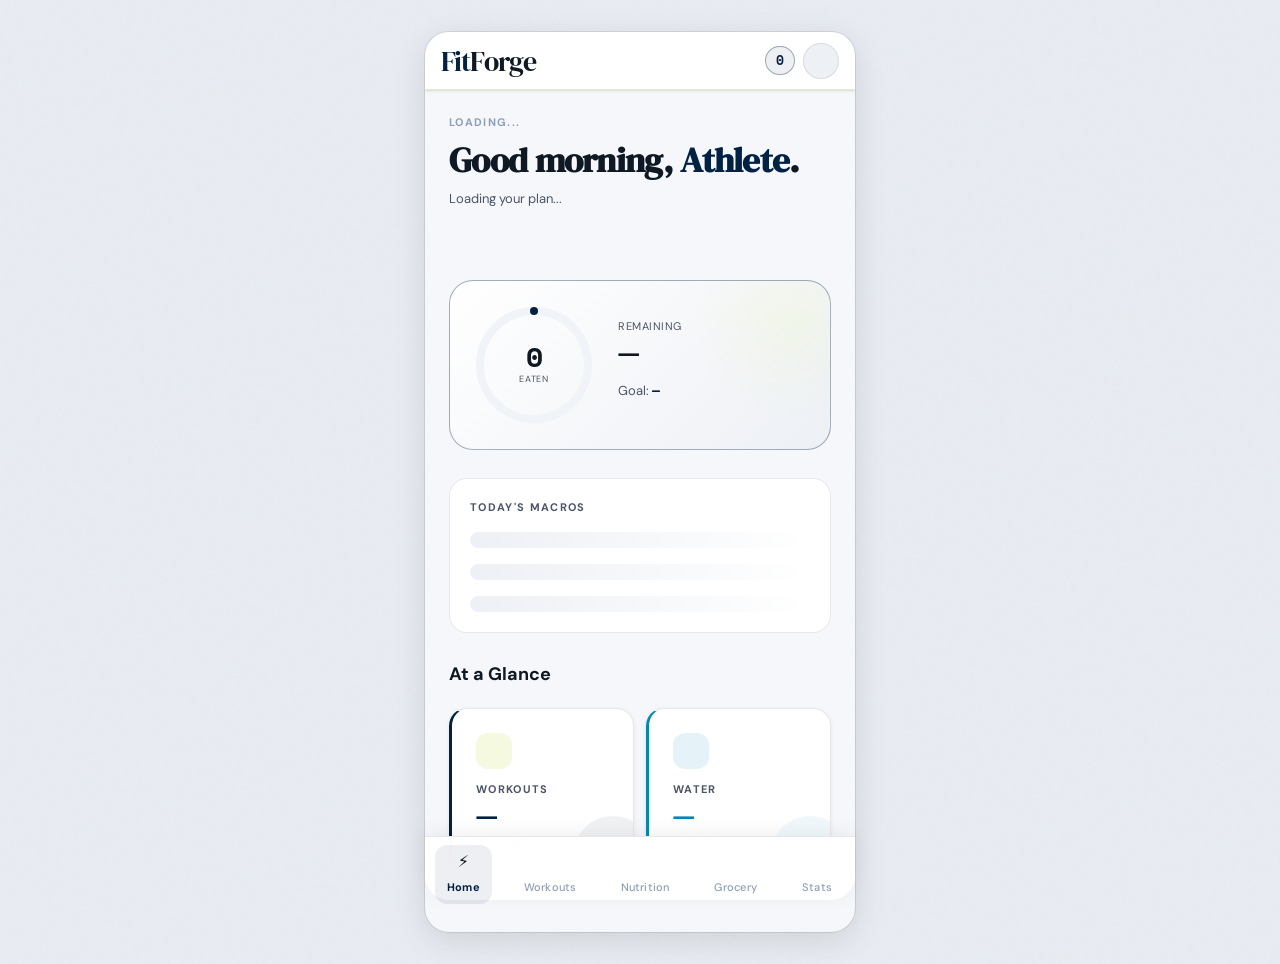
==== commit 8651cb6f: "Update dashboard.html" ====
--- a/dashboard.html
+++ b/dashboard.html
@@ -428,7 +428,7 @@
  gap: var(--space-4);
  border: 1px solid;
  }
- .phase-banner--active { background: rgba(140,200,0,0.07); border-color: rgba(80,160,0,0.25); }
+ .phase-banner--active { background: rgba(0,34,68,0.07); border-color: rgba(80,160,0,0.25); }
  .phase-banner--deload { background: rgba(0,136,187,0.07); border-color: rgba(0,136,187,0.25); }
  .phase-banner--reassess { background: rgba(245,158,11,0.08); border-color: rgba(194,112,10,0.3); }
  .phase-banner--complete { background: rgba(220,38,38,0.06); border-color: rgba(220,38,38,0.25); }
@@ -860,7 +860,7 @@
  consumed: log.proteinG ?? 0,
  target: targets.proteinG ?? 180,
  color: 'var(--color-protein)', // lime
- dot: '#c8ff00',
+ dot: '#002244',
  },
  {
  name: 'Carbs',
--- a/styles-light-full.css
+++ b/styles-light-full.css
@@ -58,11 +58,11 @@
   --color-bg-overlay:    rgba(245, 247, 250, 0.92);
 
   /* Electric Lime: used as bg/border highlight; --color-accent-text for readable text */
-  --color-accent:        #c8ff00;
-  --color-accent-dim:    #a8d600;
-  --color-accent-glow:   rgba(140, 200, 0, 0.2);
-  --color-accent-subtle: rgba(140, 200, 0, 0.1);
-  --color-accent-text:   #3a6b00;   /* Dark green — use for text on light bg */
+  --color-accent:        #002244;   /* Patriots Nautical Blue */
+  --color-accent-dim:    #001a33;
+  --color-accent-glow:   rgba(0, 34, 68, 0.18);
+  --color-accent-subtle: rgba(0, 34, 68, 0.07);
+  --color-accent-text:   #002244;   /* Patriots Navy — dark enough on white */
 
   /* Blue: darkened for legibility on white */
   --color-blue:          #0088bb;
@@ -75,7 +75,7 @@
   --color-danger-glow:   rgba(220, 38, 38, 0.08);
 
   /* Macro colors: darkened for white-background legibility */
-  --color-protein:       #3a6b00;
+  --color-protein:       #002244;
   --color-carbs:         #0077aa;
   --color-fat:           #c2700a;
 
@@ -87,8 +87,8 @@
 
   /* Borders: black-alpha on white */
   --color-border:        rgba(0, 0, 0, 0.09);
-  --color-border-accent: rgba(80, 160, 0, 0.35);
-  --color-border-focus:  rgba(80, 160, 0, 0.55);
+  --color-border-accent: rgba(0, 34, 68, 0.35);
+  --color-border-focus:  rgba(0, 34, 68, 0.55);
 
   /* Typography */
   --font-display: 'DM Serif Display', Georgia, serif;
@@ -144,7 +144,7 @@
   --shadow-sm:     0 1px 4px rgba(0,0,0,0.07);
   --shadow-md:     0 4px 16px rgba(0,0,0,0.09);
   --shadow-lg:     0 8px 32px rgba(0,0,0,0.11);
-  --shadow-accent: 0 0 16px rgba(140,200,0,0.2), 0 0 32px rgba(140,200,0,0.08);
+  --shadow-accent: 0 0 16px rgba(0,34,68,0.18), 0 0 32px rgba(0,34,68,0.08);
   --shadow-blue:   0 0 16px rgba(0,136,187,0.15);
 
   /* Transitions */
@@ -289,8 +289,8 @@
 .btn--md   { padding: var(--space-3) var(--space-6); font-size: var(--text-base); }
 .btn--lg   { padding: var(--space-4) var(--space-8); font-size: var(--text-md); border-radius: var(--radius-lg); }
 .btn--full { width: 100%; }
-.btn--primary { background-color: var(--color-accent); color: #0f1923; box-shadow: 0 4px 16px rgba(140,200,0,0.3); }
-.btn--primary:hover:not(:disabled) { background-color: #d4ff1a; box-shadow: 0 6px 24px rgba(140,200,0,0.4); }
+.btn--primary { background-color: var(--color-accent); color: #ffffff; box-shadow: 0 4px 16px rgba(0,34,68,0.3); }
+.btn--primary:hover:not(:disabled) { background-color: #003366; box-shadow: 0 6px 24px rgba(0,34,68,0.4); }
 .btn--secondary { background-color: var(--color-bg-surface); color: var(--color-text-primary); border: 1px solid var(--color-border); box-shadow: var(--shadow-sm); }
 .btn--secondary:hover:not(:disabled) { border-color: var(--color-border-accent); background-color: var(--color-accent-subtle); }
 .btn--ghost { background-color: transparent; color: var(--color-accent-text); border: 1px solid var(--color-border-accent); }
@@ -311,7 +311,7 @@
 .form-label  { font-size: var(--text-sm); font-weight: var(--weight-medium); color: var(--color-text-secondary); letter-spacing: 0.01em; }
 .form-input, .form-select, .form-textarea { width: 100%; background-color: var(--color-bg-surface); border: 1px solid var(--color-border); border-radius: var(--radius-md); padding: var(--space-3) var(--space-4); color: var(--color-text-primary); font-size: var(--text-base); outline: none; transition: border-color var(--transition-fast), box-shadow var(--transition-fast); -webkit-appearance: none; box-shadow: var(--shadow-sm); }
 .form-input::placeholder, .form-textarea::placeholder { color: var(--color-text-muted); }
-.form-input:focus, .form-select:focus, .form-textarea:focus { border-color: var(--color-border-focus); box-shadow: 0 0 0 3px rgba(140,200,0,0.15); }
+.form-input:focus, .form-select:focus, .form-textarea:focus { border-color: var(--color-border-focus); box-shadow: 0 0 0 3px rgba(0,34,68,0.12); }
 .form-select { background-image: url("data:image/svg+xml,%3Csvg xmlns='http://www.w3.org/2000/svg' width='12' height='8' viewBox='0 0 12 8' fill='none'%3E%3Cpath d='M1 1L6 7L11 1' stroke='%234a5568' stroke-width='1.5' stroke-linecap='round' stroke-linejoin='round'/%3E%3C/svg%3E"); background-repeat: no-repeat; background-position: right 16px center; padding-right: 40px; cursor: pointer; }
 .form-textarea { resize: vertical; min-height: 100px; }
 .form-row { display: grid; grid-template-columns: 1fr 1fr; gap: var(--space-3); }
@@ -324,11 +324,11 @@
 .option-chip__emoji { font-size: 22px; line-height: 1; margin-bottom: var(--space-1); }
 .option-chip__title { font-size: var(--text-base); font-weight: var(--weight-bold); color: var(--color-text-primary); }
 .option-chip__desc  { font-size: var(--text-sm); color: var(--color-text-secondary); line-height: var(--leading-snug); }
-.option-chip.is-selected { border-color: var(--color-accent); background-color: rgba(160,200,0,0.07); box-shadow: 0 0 0 3px rgba(140,200,0,0.15), var(--shadow-md); }
+.option-chip.is-selected { border-color: var(--color-accent); background-color: rgba(0,34,68,0.05); box-shadow: 0 0 0 3px rgba(0,34,68,0.12), var(--shadow-md); }
 .option-chip.is-selected .option-chip__title { color: var(--color-accent-text); }
 
 .food-tag { padding: var(--space-2) var(--space-4); background-color: var(--color-bg-elevated); border: 1px solid var(--color-border); border-radius: var(--radius-full); font-size: var(--text-sm); font-weight: var(--weight-medium); color: var(--color-text-secondary); cursor: pointer; transition: all var(--transition-fast); user-select: none; }
-.food-tag.is-selected { background-color: var(--color-accent); border-color: var(--color-accent); color: #0f1923; font-weight: var(--weight-bold); }
+.food-tag.is-selected { background-color: var(--color-accent); border-color: var(--color-accent); color: #ffffff; font-weight: var(--weight-bold); }
 
 .form-slider { -webkit-appearance: none; appearance: none; width: 100%; height: 4px; border-radius: var(--radius-full); background: var(--color-bg-elevated); outline: none; border: none; }
 .form-slider::-webkit-slider-thumb { -webkit-appearance: none; width: 22px; height: 22px; border-radius: 50%; background: var(--color-accent); cursor: pointer; box-shadow: 0 2px 8px rgba(0,0,0,0.2); border: 2px solid #fff; transition: transform var(--transition-fast); }
@@ -393,7 +393,7 @@
 .bottom-nav__list { display: flex; width: 100%; justify-content: space-around; }
 .bottom-nav__item { display: flex; flex-direction: column; align-items: center; gap: 4px; padding: var(--space-2) var(--space-3); cursor: pointer; text-decoration: none; border-radius: var(--radius-md); transition: all var(--transition-fast); min-width: 56px; }
 .bottom-nav__item:hover { background: var(--color-bg-elevated); }
-.bottom-nav__icon  { font-size: 22px; transition: transform var(--transition-spring); }
+.bottom-nav__icon  { width: 22px; height: 22px; display: flex; align-items: center; justify-content: center; transition: transform var(--transition-spring); }
 .bottom-nav__label { font-size: var(--text-xs); font-weight: var(--weight-medium); color: var(--color-text-muted); letter-spacing: 0.02em; transition: color var(--transition-fast); }
 .bottom-nav__item.is-active .bottom-nav__icon  { transform: translateY(-2px); }
 .bottom-nav__item.is-active .bottom-nav__label { color: var(--color-accent-text); font-weight: var(--weight-bold); }
@@ -673,9 +673,9 @@
 .filter-tab-strip::-webkit-scrollbar { display: none; }
 .filter-tab { display: flex; align-items: center; gap: var(--space-2); padding: var(--space-2) var(--space-4); background: var(--color-bg-surface); border: 1.5px solid var(--color-border); border-radius: var(--radius-full); white-space: nowrap; cursor: pointer; font-size: var(--text-sm); font-weight: var(--weight-medium); color: var(--color-text-secondary); transition: all var(--transition-fast); user-select: none; font-family: var(--font-body); flex-shrink: 0; box-shadow: var(--shadow-sm); }
 .filter-tab:hover { border-color: var(--color-border-accent); color: var(--color-text-primary); }
-.filter-tab.is-active { background: var(--color-accent-subtle); border-color: var(--color-accent); color: var(--color-accent-text); }
+.filter-tab.is-active { background: rgba(0,34,68,0.07); border-color: var(--color-accent); color: var(--color-accent-text); }
 .filter-tab__count { font-family: var(--font-mono); font-size: 10px; background: var(--color-bg-elevated); border-radius: var(--radius-full); padding: 1px 6px; color: var(--color-text-muted); }
-.filter-tab.is-active .filter-tab__count { background: rgba(140,200,0,0.15); color: var(--color-accent-text); }
+.filter-tab.is-active .filter-tab__count { background: rgba(0,34,68,0.1); color: var(--color-accent-text); }
 
 
 /* ============================================================
@@ -731,7 +731,7 @@
 .chart-card svg { width: 100%; height: auto; display: block; overflow: visible; }
 .time-range-selector { display: flex; gap: var(--space-1); background: var(--color-bg-elevated); border-radius: var(--radius-full); padding: 3px; }
 .time-range-btn { padding: 4px 10px; border-radius: var(--radius-full); font-size: var(--text-xs); font-weight: var(--weight-bold); font-family: var(--font-mono); color: var(--color-text-muted); background: transparent; border: none; cursor: pointer; transition: all var(--transition-fast); }
-.time-range-btn.is-active { background: var(--color-accent); color: #0f1923; }
+.time-range-btn.is-active { background: var(--color-accent); color: #ffffff; }
 .chart-tooltip { font-family: var(--font-mono); font-size: var(--text-xs); color: var(--color-text-secondary); text-align: right; min-height: 16px; }
 .chart-tooltip-bar { display: flex; justify-content: space-between; align-items: center; padding: var(--space-2) var(--space-3); background: var(--color-bg-elevated); border-radius: var(--radius-sm); min-height: 32px; }
 .chart-tooltip-bar__date  { font-size: var(--text-xs); color: var(--color-text-muted); font-family: var(--font-mono); }
@@ -791,7 +791,7 @@
 
 .quick-metrics { display: grid; grid-template-columns: 1fr 1fr; gap: var(--space-4); }
 .weight-input-wrap { background: var(--color-bg-surface); border: 1px solid var(--color-border); border-radius: var(--radius-lg); padding: var(--space-5); display: flex; align-items: baseline; gap: var(--space-2); transition: border-color var(--transition-fast); box-shadow: var(--shadow-sm); }
-.weight-input-wrap:focus-within { border-color: var(--color-border-focus); box-shadow: 0 0 0 3px rgba(140,200,0,0.15); }
+.weight-input-wrap:focus-within { border-color: var(--color-border-focus); box-shadow: 0 0 0 3px rgba(0,34,68,0.12); }
 .weight-input { font-family: var(--font-mono); font-size: var(--text-3xl); color: var(--color-text-primary); background: transparent; border: none; outline: none; width: 100%; letter-spacing: -0.03em; -moz-appearance: textfield; }
 .weight-input::-webkit-inner-spin-button, .weight-input::-webkit-outer-spin-button { -webkit-appearance: none; }
 .weight-input__unit { font-size: var(--text-base); color: var(--color-text-secondary); white-space: nowrap; }
@@ -821,9 +821,9 @@
 .measurement-field { display: flex; flex-direction: column; gap: var(--space-2); }
 .measurement-field__label { font-size: var(--text-xs); color: var(--color-text-secondary); font-weight: var(--weight-medium); }
 
-.save-confirmation { animation: saveSuccess var(--transition-spring) both; background: rgba(22,163,74,0.08); border: 1px solid rgba(22,163,74,0.2); border-radius: var(--radius-lg); padding: var(--space-5); text-align: center; display: flex; flex-direction: column; align-items: center; gap: var(--space-2); }
+.save-confirmation { animation: saveSuccess var(--transition-spring) both; background: rgba(0,34,68,0.05); border: 1px solid rgba(0,34,68,0.2); border-radius: var(--radius-lg); padding: var(--space-5); text-align: center; display: flex; flex-direction: column; align-items: center; gap: var(--space-2); }
 .save-confirmation__icon  { font-size: 32px; }
-.save-confirmation__title { font-family: var(--font-display); font-size: var(--text-xl); color: var(--color-success); }
+.save-confirmation__title { font-family: var(--font-display); font-size: var(--text-xl); color: var(--color-accent); }
 .save-confirmation__sub   { font-size: var(--text-sm); color: var(--color-text-secondary); }
 
 
@@ -860,3 +860,213 @@
   padding-bottom: calc(var(--space-10) + env(safe-area-inset-bottom, 0px));
   gap: var(--space-5);
 }
+
+/* SVG nav icons — inherit stroke from parent for active state */
+.bottom-nav__icon svg {
+  display: block;
+  transition: stroke var(--transition-fast);
+}
+.bottom-nav__item.is-active .bottom-nav__icon svg {
+  stroke: var(--color-accent);
+}
+
+
+/* ============================================================
+   VISUAL FLAIR ADDITIONS
+   ============================================================ */
+
+/* 1. SECTION LABEL ACCENT BAR
+   Every .label gets a 3px lime bar to its left.
+   Creates clear visual hierarchy without relying on color alone.
+   ============================================================ */
+.label {
+  display: flex;
+  align-items: center;
+  gap: 8px;
+}
+
+.label::before {
+  content: '';
+  display: inline-block;
+  width: 3px;
+  height: 0.85em;
+  background: var(--color-accent);
+  border-radius: 2px;
+  flex-shrink: 0;
+}
+
+
+/* 2. APP HEADER — LIME ACCENT GLOW LINE
+   Replaces the plain border-bottom with a branded accent.
+   ============================================================ */
+.app-header {
+  border-bottom: 1px solid var(--color-border) !important;
+  box-shadow: 0 1px 0 0 rgba(140,200,0,0.18), var(--shadow-sm) !important;
+}
+
+
+/* 3. INITIALS AVATAR
+   The .app-header__action button gets replaced with
+   a lime circle showing the user's initials via JS.
+   These styles make sure it looks right.
+   ============================================================ */
+.avatar-circle {
+  width: 36px;
+  height: 36px;
+  border-radius: 50%;
+  background: var(--color-accent);
+  border: none;
+  display: flex;
+  align-items: center;
+  justify-content: center;
+  cursor: pointer;
+  font-family: var(--font-mono);
+  font-size: 11px;
+  font-weight: 700;
+  color: #ffffff;
+  letter-spacing: 0.04em;
+  text-transform: uppercase;
+  transition: transform var(--transition-fast), box-shadow var(--transition-fast);
+  text-decoration: none;
+  flex-shrink: 0;
+  box-shadow: 0 2px 8px rgba(0,34,68,0.25);
+}
+
+.avatar-circle:hover {
+  transform: scale(1.06);
+  box-shadow: 0 4px 14px rgba(0,34,68,0.35);
+}
+
+.avatar-circle:active {
+  transform: scale(0.97);
+}
+
+
+/* 4. METRIC CARD LEFT COLOR BORDER
+   Uses :has() to detect the icon type and apply matching border.
+   No HTML changes needed.
+   ============================================================ */
+.metric-card:has(.metric-card__icon--lime) {
+  border-left: 3px solid var(--color-accent);
+}
+
+.metric-card:has(.metric-card__icon--blue) {
+  border-left: 3px solid var(--color-blue);
+}
+
+.metric-card:has(.metric-card__icon--amber) {
+  border-left: 3px solid var(--color-warning);
+}
+
+.metric-card:has(.metric-card__icon--danger) {
+  border-left: 3px solid var(--color-danger);
+}
+
+
+/* 5. BOTTOM NAV — ACTIVE PILL BACKGROUND
+   Replaces the floating dot with a subtle lime pill
+   behind the entire active nav item.
+   ============================================================ */
+.bottom-nav__item.is-active {
+  background: rgba(0,34,68,0.07);
+  border-radius: var(--radius-md);
+}
+
+/* Remove the floating dot — the pill bg is cleaner */
+.bottom-nav__item.is-active::after {
+  display: none;
+}
+
+
+/* 6. CARD LIFT ON HOVER
+   Subtle lift on interactive cards to signal they are tappable.
+   ============================================================ */
+.metric-card:hover,
+.chart-card:hover,
+.pr-card:hover {
+  transform: translateY(-2px);
+  box-shadow: var(--shadow-md);
+}
+
+
+/* 7. PROGRESS BAR SHIMMER ON FILLED BARS
+   A subtle animated shimmer that moves across filled progress
+   bars — shows the bar is "live" data, not static.
+   ============================================================ */
+@keyframes progressShimmer {
+  0%   { background-position: -200% center; }
+  100% { background-position: 200% center; }
+}
+
+.progress-bar__fill {
+  background-size: 200% 100%;
+  background-image: linear-gradient(
+    90deg,
+    var(--color-accent)  0%,
+    #1a4a7a              50%,
+    var(--color-accent)  100%
+  );
+  animation: progressShimmer 3s ease-in-out infinite;
+}
+
+.progress-bar__fill--blue {
+  background-image: linear-gradient(
+    90deg,
+    var(--color-blue)        0%,
+    color-mix(in srgb, var(--color-blue) 80%, white) 50%,
+    var(--color-blue)       100%
+  );
+}
+
+.progress-bar__fill--amber {
+  background-image: linear-gradient(
+    90deg,
+    var(--color-warning)        0%,
+    color-mix(in srgb, var(--color-warning) 80%, white) 50%,
+    var(--color-warning)       100%
+  );
+}
+
+
+/* 8. PHASE BANNER — ACCENT LEFT BORDER STRIPE
+   Instead of an icon, a strong left border color-codes
+   each phase banner type.
+   ============================================================ */
+.phase-banner {
+  border-left-width: 4px !important;
+}
+
+.phase-banner--active   { border-left-color: var(--color-accent) !important; }
+.phase-banner--deload   { border-left-color: var(--color-blue) !important; }
+.phase-banner--reassess { border-left-color: var(--color-warning) !important; }
+.phase-banner--complete { border-left-color: var(--color-danger) !important; }
+
+
+/* 9. SETTINGS GROUP — ACCENT TOP LINE
+   Each settings card gets a branded top accent line,
+   similar to .card--accent.
+   ============================================================ */
+.settings-group::before {
+  content: '';
+  display: block;
+  height: 2px;
+  background: linear-gradient(90deg, var(--color-accent), transparent);
+  border-radius: var(--radius-full) var(--radius-full) 0 0;
+}
+
+
+/* 10. GROCERY SECTION HEADER DIVIDER
+   Category headers get a lime bottom accent when the
+   category has available items.
+   ============================================================ */
+.filter-tab.is-active {
+  box-shadow: inset 0 -2px 0 var(--color-accent);
+}
+
+
+/* 11. RECIPE CARD COLORED TOP STRIPE
+   Protein = lime, carbs = blue, balanced = amber.
+   ============================================================ */
+.picker-recipe-card__thumb--protein  { box-shadow: inset 0 3px 0 var(--color-accent); }
+.picker-recipe-card__thumb--carbs    { box-shadow: inset 0 3px 0 var(--color-blue); }
+.picker-recipe-card__thumb--balanced { box-shadow: inset 0 3px 0 var(--color-warning); }
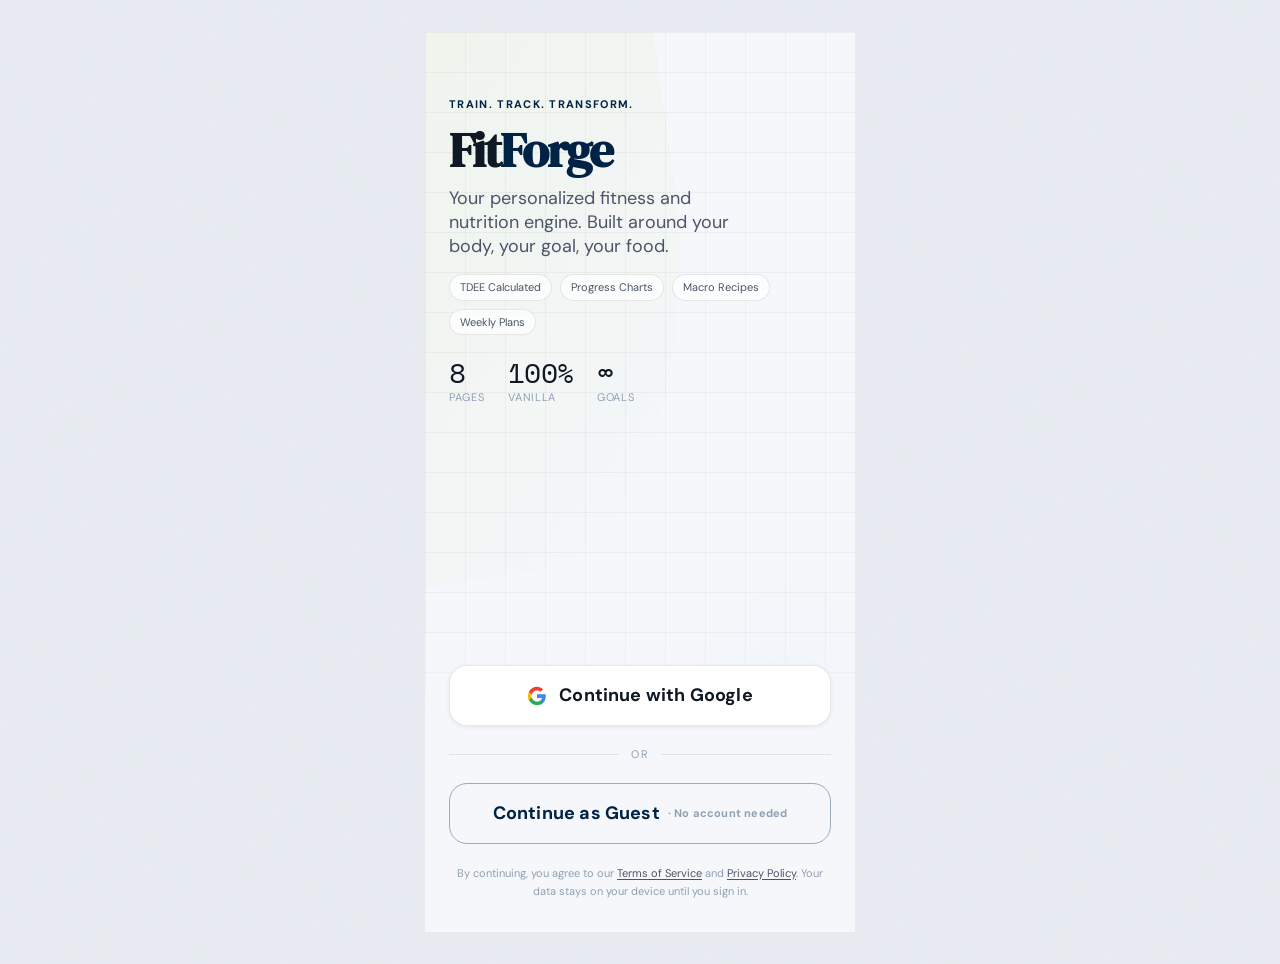
==== commit c32866a6: "Update dashboard.html" ====
--- a/dashboard.html
+++ b/dashboard.html
@@ -4,1211 +4,330 @@
  <meta charset="UTF-8">
  <meta name="viewport" content="width=device-width, initial-scale=1.0, viewport-fit=cover">
  <meta name="theme-color" content="#090b10">
- <meta name="description" content="FitForge Dashboard — Your daily fitness and nutrition overview">
-
- <!-- PWA manifest (create manifest.json separately) -->
- <link rel="manifest" href="manifest.json">
-
- <!-- Google Fonts: DM Serif Display + Space Mono + DM Sans -->
+ <meta name="description" content="FitForge — AI-powered fitness and nutrition tracking">
+ <meta name="apple-mobile-web-app-capable" content="yes">
+ <meta name="apple-mobile-web-app-status-bar-style" content="black-translucent">
+
  <link rel="preconnect" href="https://fonts.googleapis.com">
  <link rel="preconnect" href="https://fonts.gstatic.com" crossorigin>
  <link href="https://fonts.googleapis.com/css2?family=DM+Serif+Display:ital@0;1&family=Space+Mono:wght@400;700&family=DM+Sans:wght@400;500;700&display=swap" rel="stylesheet">
 
  <link rel="stylesheet" href="styles-light-full.css">
-
- <title>FitForge — Dashboard</title>
-
- <!-- Page-specific styles, scoped to this page's components -->
+ 
+
+ <title>FitForge — Sign In</title>
+
  <style>
- /* ── HERO GREETING SECTION ─────────────────────────────────── */
-
- .hero {
- padding: var(--space-6) 0 var(--space-4);
- }
-
- .hero__date {
- font-size: var(--text-xs);
- font-weight: var(--weight-bold);
- letter-spacing: var(--tracking-widest);
- text-transform: uppercase;
- color: var(--color-text-muted);
- margin-bottom: var(--space-2);
- }
-
- .hero__greeting {
- font-family: var(--font-display);
- font-size: var(--text-2xl);
- color: var(--color-text-primary);
- line-height: var(--leading-tight);
- letter-spacing: var(--tracking-tight);
- }
-
- .hero__greeting em {
- color: var(--color-accent);
- font-style: normal;
- }
-
- .hero__sub {
- margin-top: var(--space-2);
- font-size: var(--text-sm);
- color: var(--color-text-secondary);
- }
-
- /* ── CALORIE RING CARD ────────────────────────────────────── */
-
- .calorie-card {
- background: linear-gradient(135deg, var(--color-bg-surface) 0%, var(--color-bg-elevated) 100%);
- border: 1px solid var(--color-border-accent);
- border-radius: var(--radius-xl);
- padding: var(--space-6);
+ /* ── ADDITIONAL LOGIN-SPECIFIC STYLES ──────────────────────── */
+
+ /* Google logo SVG inline */
+ .google-logo {
+ width: 20px;
+ height: 20px;
+ flex-shrink: 0;
+ }
+
+ /* Animated shimmer on the logo */
+ @keyframes logoPulse {
+ 0%, 100% { text-shadow: 0 0 0 transparent; }
+ 50% { text-shadow: 0 0 30px rgba(0,34,68,0.2); }
+ }
+
+ .login-hero__logo {
+ animation: logoPulse 4s ease-in-out infinite;
+ }
+
+ /* Stat counters in the hero */
+ .login-stats {
  display: flex;
- align-items: center;
  gap: var(--space-6);
- position: relative;
- overflow: hidden;
- }
-
- /* Decorative lime radial gradient background on the card */
- .calorie-card::before {
- content: '';
- position: absolute;
- top: -60px;
- right: -60px;
- width: 200px;
- height: 200px;
- border-radius: 50%;
- background: radial-gradient(circle, rgba(200, 255, 0, 0.06) 0%, transparent 70%);
- pointer-events: none;
- }
-
- .calorie-card__ring-wrap {
- position: relative;
- width: 120px;
- height: 120px;
- flex-shrink: 0;
- }
-
- /* SVG donut ring — drawn via stroke-dasharray technique */
- .calorie-ring {
- width: 120px;
- height: 120px;
- transform: rotate(-90deg); /* Start from top, not right */
- }
-
- .calorie-ring__track {
- fill: none;
- stroke: var(--color-bg-input);
- stroke-width: 8;
- }
-
- .calorie-ring__fill {
- fill: none;
- stroke: var(--color-accent);
- stroke-width: 8;
- stroke-linecap: round;
- /* Animated via JS: stroke-dasharray controls the "progress" */
- stroke-dasharray: 0 339; /* circumference = 2π × r = 2π × 54 ≈ 339 */
- transition: stroke-dasharray 1.2s cubic-bezier(0.4, 0, 0.2, 1);
- }
-
- .calorie-card__ring-center {
- position: absolute;
- inset: 0;
- display: flex;
- flex-direction: column;
- align-items: center;
- justify-content: center;
- }
-
- .calorie-card__cal-consumed {
+ margin-top: var(--space-6);
+ }
+
+ .login-stat__value {
  font-family: var(--font-mono);
  font-size: var(--text-xl);
- font-weight: var(--weight-bold);
- color: var(--color-text-primary);
- line-height: 1;
- }
-
- .calorie-card__cal-label {
- font-size: 9px;
- letter-spacing: 0.08em;
- text-transform: uppercase;
- color: var(--color-text-secondary);
- margin-top: 2px;
- }
-
- .calorie-card__info {
- flex: 1;
- display: flex;
- flex-direction: column;
- gap: var(--space-3);
- }
-
- .calorie-card__target-line {
- font-size: var(--text-sm);
- color: var(--color-text-secondary);
- }
-
- .calorie-card__target-line strong {
- font-family: var(--font-mono);
- color: var(--color-accent);
- }
-
- .calorie-card__remaining {
- font-family: var(--font-mono);
- font-size: var(--text-2xl);
  color: var(--color-text-primary);
  line-height: 1;
  letter-spacing: -0.03em;
  }
 
- .calorie-card__remaining-label {
- font-size: var(--text-xs);
- color: var(--color-text-secondary);
- letter-spacing: 0.05em;
- text-transform: uppercase;
- }
-
- /* ── MACRO SUMMARY CARD ───────────────────────────────────── */
-
- .macro-card {
- background-color: var(--color-bg-surface);
- border: 1px solid var(--color-border);
- border-radius: var(--radius-lg);
- padding: var(--space-5);
- }
-
- .macro-card__title {
- font-size: var(--text-xs);
- font-weight: var(--weight-bold);
- letter-spacing: var(--tracking-widest);
- text-transform: uppercase;
- color: var(--color-text-secondary);
- margin-bottom: var(--space-4);
- }
-
- .macro-bars {
- display: flex;
- flex-direction: column;
- gap: var(--space-4);
- }
-
- .macro-item {
- display: grid;
- /* Icon | Name | Bar | Values */
- grid-template-columns: 10px 56px 1fr auto;
- align-items: center;
- gap: var(--space-3);
- }
-
- .macro-item__dot {
- width: 8px;
- height: 8px;
- border-radius: 50%;
- flex-shrink: 0;
- }
-
- .macro-item__name {
- font-size: var(--text-sm);
- font-weight: var(--weight-medium);
- color: var(--color-text-secondary);
- }
-
- .macro-item__bar-wrap {
- height: 4px;
- background: var(--color-bg-input);
- border-radius: var(--radius-full);
- overflow: hidden;
- }
-
- .macro-item__bar-fill {
- height: 100%;
- border-radius: var(--radius-full);
- width: 0; /* Animated by JS */
- transition: width 1s cubic-bezier(0.4, 0, 0.2, 1);
- }
-
- .macro-item__values {
- font-family: var(--font-mono);
- font-size: var(--text-xs);
- color: var(--color-text-secondary);
- white-space: nowrap;
- }
-
- /* ── QUICK STAT CARDS (2-column grid) ────────────────────── */
-
- .quick-stats {
- display: grid;
- grid-template-columns: 1fr 1fr;
- gap: var(--space-3);
- }
-
- /* ── TODAY'S WORKOUT CARD ─────────────────────────────────── */
-
- .workout-today-card {
- background: linear-gradient(135deg, #0f1a2e 0%, #111621 100%);
- border: 1px solid rgba(0, 200, 255, 0.15);
- border-radius: var(--radius-lg);
- padding: var(--space-5);
- display: flex;
- justify-content: space-between;
- align-items: center;
- gap: var(--space-4);
- cursor: pointer;
- transition: border-color var(--transition-normal);
- }
-
- .workout-today-card:hover {
- border-color: rgba(0, 200, 255, 0.3);
- }
-
- .workout-today-card__badge {
- display: inline-flex;
- align-items: center;
- gap: var(--space-2);
- background: var(--color-blue-glow);
- border: 1px solid rgba(0, 200, 255, 0.2);
- border-radius: var(--radius-full);
- padding: 3px 10px;
- font-size: var(--text-xs);
- font-weight: var(--weight-bold);
- color: var(--color-blue);
- margin-bottom: var(--space-3);
- width: fit-content;
- letter-spacing: 0.05em;
- text-transform: uppercase;
- }
-
- .workout-today-card__name {
- font-family: var(--font-display);
- font-size: var(--text-xl);
- color: var(--color-text-primary);
- line-height: var(--leading-tight);
- }
-
- .workout-today-card__meta {
- font-size: var(--text-sm);
- color: var(--color-text-secondary);
- margin-top: var(--space-2);
- }
-
- .workout-today-card__arrow {
- width: 42px;
- height: 42px;
- border-radius: var(--radius-full);
- background: var(--color-blue-glow);
- border: 1px solid rgba(0, 200, 255, 0.2);
- display: flex;
- align-items: center;
- justify-content: center;
- font-size: 18px;
- flex-shrink: 0;
- transition: transform var(--transition-spring);
- }
-
- .workout-today-card:hover .workout-today-card__arrow {
- transform: translateX(3px);
- }
-
- /* ── RECENT ACTIVITY LIST ─────────────────────────────────── */
-
- .activity-list {
- display: flex;
- flex-direction: column;
- gap: var(--space-1);
- }
-
- .activity-item {
- display: flex;
- align-items: center;
- gap: var(--space-3);
- padding: var(--space-3) var(--space-4);
- background: var(--color-bg-surface);
- border-radius: var(--radius-md);
- border: 1px solid transparent;
- transition: border-color var(--transition-fast);
- }
-
- .activity-item:hover {
- border-color: var(--color-border);
- }
-
- .activity-item__icon {
- width: 34px;
- height: 34px;
- border-radius: var(--radius-sm);
- background: var(--color-bg-elevated);
- display: flex;
- align-items: center;
- justify-content: center;
- font-size: 16px;
- flex-shrink: 0;
- }
-
- .activity-item__info {
- flex: 1;
- min-width: 0;
- }
-
- .activity-item__title {
- font-size: var(--text-sm);
- font-weight: var(--weight-medium);
- color: var(--color-text-primary);
- white-space: nowrap;
- overflow: hidden;
- text-overflow: ellipsis;
- }
-
- .activity-item__time {
+ .login-stat__label {
  font-size: var(--text-xs);
  color: var(--color-text-muted);
- margin-top: 1px;
- }
-
- .activity-item__value {
- font-family: var(--font-mono);
+ text-transform: uppercase;
+ letter-spacing: 0.06em;
+ margin-top: 2px;
+ }
+
+ /* Error message */
+ .login-error {
+ background: var(--color-danger-glow);
+ border: 1px solid rgba(239,68,68,0.2);
+ border-radius: var(--radius-md);
+ padding: var(--space-3) var(--space-4);
  font-size: var(--text-sm);
- color: var(--color-text-secondary);
- white-space: nowrap;
- }
-
- /* ── WATER TRACKER ────────────────────────────────────────── */
-
- .water-tracker {
- background: var(--color-bg-surface);
- border: 1px solid var(--color-border);
- border-radius: var(--radius-lg);
- padding: var(--space-5);
- }
-
- .water-tracker__header {
- display: flex;
- justify-content: space-between;
- align-items: center;
- margin-bottom: var(--space-4);
- }
-
- .water-tracker__cups {
- display: flex;
- gap: var(--space-2);
- flex-wrap: wrap;
- }
-
- /* Each cup button — tap to log water */
- .water-cup {
- width: 36px;
- height: 36px;
- border-radius: var(--radius-sm);
- border: 1.5px solid var(--color-border);
- background: var(--color-bg-input);
- cursor: pointer;
- display: flex;
- align-items: center;
- justify-content: center;
- font-size: 16px;
- transition: all var(--transition-fast);
- user-select: none;
- }
-
- .water-cup.is-filled {
- background: var(--color-blue-glow);
- border-color: var(--color-blue);
- animation: scaleIn var(--transition-spring) both;
- }
-
- .water-cup:hover:not(.is-filled) {
- border-color: rgba(0, 200, 255, 0.4);
- }
-
- /* ── PHASE TRACKER BANNER ─────────────────────────────────── */
- .phase-banner {
- border-radius: var(--radius-lg);
- padding: var(--space-4) var(--space-5);
- display: flex;
- align-items: center;
- gap: var(--space-4);
- border: 1px solid;
- }
- .phase-banner--active { background: rgba(0,34,68,0.07); border-color: rgba(80,160,0,0.25); }
- .phase-banner--deload { background: rgba(0,136,187,0.07); border-color: rgba(0,136,187,0.25); }
- .phase-banner--reassess { background: rgba(245,158,11,0.08); border-color: rgba(194,112,10,0.3); }
- .phase-banner--complete { background: rgba(220,38,38,0.06); border-color: rgba(220,38,38,0.25); }
-
- .phase-banner__icon { font-size: 24px; flex-shrink: 0; }
- .phase-banner__body { flex: 1; }
- .phase-banner__label {
- font-size: var(--text-xs); font-weight: var(--weight-bold);
- letter-spacing: var(--tracking-widest); text-transform: uppercase;
- margin-bottom: 2px;
- }
- .phase-banner--active .phase-banner__label { color: var(--color-accent-text); }
- .phase-banner--deload .phase-banner__label { color: var(--color-blue); }
- .phase-banner--reassess .phase-banner__label { color: var(--color-warning); }
- .phase-banner--complete .phase-banner__label { color: var(--color-danger); }
-
- .phase-banner__title { font-size: var(--text-base); font-weight: var(--weight-bold); color: var(--color-text-primary); }
- .phase-banner__sub { font-size: var(--text-xs); color: var(--color-text-secondary); margin-top: 2px; }
-
- .phase-progress-bar {
- height: 3px; background: rgba(0,0,0,0.08); border-radius: var(--radius-full);
- overflow: hidden; margin-top: var(--space-3);
- }
- .phase-progress-bar__fill {
- height: 100%; border-radius: var(--radius-full);
- background: var(--color-accent); transition: width 1s ease;
- }
-
- .eval-tip-card {
- background: var(--color-bg-surface);
- border: 1px solid var(--color-border);
- border-left: 3px solid var(--color-accent);
- border-radius: var(--radius-md);
- padding: var(--space-4);
- }
- .eval-tip-card__label {
- font-size: var(--text-xs); font-weight: var(--weight-bold);
- letter-spacing: var(--tracking-widest); text-transform: uppercase;
- color: var(--color-accent-text); margin-bottom: var(--space-2);
- }
- .eval-tip-card__text { font-size: var(--text-sm); color: var(--color-text-secondary); line-height: var(--leading-relaxed); }
- .eval-tip-card__metric { font-size: var(--text-sm); color: var(--color-text-primary); font-weight: var(--weight-medium); margin-top: var(--space-2); }
+ color: var(--color-danger);
+ text-align: center;
+ display: none;
+ }
+ .login-error.is-visible { display: block; }
  </style>
 </head>
 
 <body>
- <div class="app-shell">
-
- <!-- ════════════════════════════════════════════════════
- TOP HEADER
- ═════════════════════════════════════════════════ -->
- <header class="app-header">
- <div class="app-header__logo">Fit<span>Forge</span></div>
-
- <div style="display:flex; gap:8px; align-items:center;">
- <!-- Streak counter badge -->
- <div style="display:flex; align-items:center; gap:5px; background:var(--color-accent-subtle); border:1px solid var(--color-border-accent); border-radius:var(--radius-full); padding:4px 10px;">
+ <!--
+ LOGIN PAGE LAYOUT NOTE:
+ This page does NOT use the .app-shell wrapper used by other pages.
+ It's a full-viewport layout because it's a standalone entry screen.
+ Other pages use .app-shell to create the 430px phone-frame constraint.
+ -->
+ <div class="login-page">
+
+ <!-- Decorative background layers -->
+ <div class="login-page__bg" aria-hidden="true">
+ <div class="login-page__bg-grid"></div>
+ <div class="login-page__bg-shard"></div>
+ <!-- Secondary diagonal accent -->
+ <div style="
+ position:absolute; bottom:-10%; right:-15%;
+ width:60%; height:50%;
+ background: radial-gradient(ellipse, rgba(0,200,255,0.04) 0%, transparent 70%);
+ border-radius:50%;
+ "></div>
+ </div>
+
+ <!-- ══════════════════════════════════════════════════
+ HERO — Brand section at top of screen
+ ════════════════════════════════════════════════ -->
+ <div class="login-hero" role="banner">
+ <p class="login-hero__eyebrow">Train. Track. Transform.</p>
+
+ <h1 class="login-hero__logo">Fit<span>Forge</span></h1>
+
+ <p class="login-hero__tagline">
+ Your personalized fitness and nutrition engine.
+ Built around your body, your goal, your food.
+ </p>
+
+ <!-- App feature pills -->
+ <div class="login-features" role="list">
+ <div class="login-feature-pill" role="listitem">TDEE Calculated</div>
+ <div class="login-feature-pill" role="listitem">Progress Charts</div>
+ <div class="login-feature-pill" role="listitem">Macro Recipes</div>
+ <div class="login-feature-pill" role="listitem">Weekly Plans</div>
+ </div>
+
+ <!-- Vanity stats (static demo numbers) -->
+ <div class="login-stats" aria-label="App statistics">
+ <div>
+ <div class="login-stat__value">8</div>
+ <div class="login-stat__label">Pages</div>
+ </div>
+ <div>
+ <div class="login-stat__value">100%</div>
+ <div class="login-stat__label">Vanilla</div>
+ </div>
+ <div>
+ <div class="login-stat__value">∞</div>
+ <div class="login-stat__label">Goals</div>
+ </div>
+ </div>
+ </div>
+
+ <!-- ══════════════════════════════════════════════════
+ LOGIN PANEL — Auth controls at bottom of screen
+ ════════════════════════════════════════════════ -->
+ <div class="login-panel" role="main">
+
+ <!-- Error message (hidden by default, shown on failed auth) -->
+ <div class="login-error" id="login-error" role="alert" aria-live="polite"></div>
+
+ <!-- Primary CTA: Google Sign-In -->
+ <button
+ class="btn btn--secondary btn--lg btn--full btn--google"
+ id="btn-google-signin"
+ aria-label="Sign in with Google"
+ onclick="handleGoogleSignIn()"
+ >
+ <!--
+ Google logo SVG inline.
+ Using the official Google "G" logo colors (not a third-party import).
+ This is safe to inline in vanilla HTML.
+ -->
+ <svg class="google-logo" viewBox="0 0 24 24" xmlns="http://www.w3.org/2000/svg" aria-hidden="true">
+ <path d="M22.56 12.25c0-.78-.07-1.53-.2-2.25H12v4.26h5.92c-.26 1.37-1.04 2.53-2.21 3.31v2.77h3.57c2.08-1.92 3.28-4.74 3.28-8.09z" fill="#4285F4"/>
+ <path d="M12 23c2.97 0 5.46-.98 7.28-2.66l-3.57-2.77c-.98.66-2.23 1.06-3.71 1.06-2.86 0-5.29-1.93-6.16-4.53H2.18v2.84C3.99 20.53 7.7 23 12 23z" fill="#34A853"/>
+ <path d="M5.84 14.09c-.22-.66-.35-1.36-.35-2.09s.13-1.43.35-2.09V7.07H2.18C1.43 8.55 1 10.22 1 12s.43 3.45 1.18 4.93l2.85-2.22.81-.62z" fill="#FBBC05"/>
+ <path d="M12 5.38c1.62 0 3.06.56 4.21 1.64l3.15-3.15C17.45 2.09 14.97 1 12 1 7.7 1 3.99 3.47 2.18 7.07l3.66 2.84c.87-2.6 3.3-4.53 6.16-4.53z" fill="#EA4335"/>
+ </svg>
+ Continue with Google
+ </button>
+
+ <!-- Divider -->
+ <div class="login-divider" aria-hidden="true">
+ <div class="login-divider__line"></div>
+ <span class="login-divider__text">or</span>
+ <div class="login-divider__line"></div>
+ </div>
+
+ <!-- Secondary CTA: Guest / demo mode -->
+ <button
+ class="btn btn--ghost btn--lg btn--full"
+ id="btn-guest"
+ aria-label="Continue without signing in (demo mode)"
+ onclick="handleGuestMode()"
+ >
+ <span>Continue as Guest</span>
+ <span style="font-size:var(--text-xs); color:var(--color-text-muted);">· No account needed</span>
+ </button>
+
+ <!-- Legal disclaimer -->
+ <p class="login-legal">
+ By continuing, you agree to our
+ <a href="#" onclick="return false;">Terms of Service</a>
+ and
+ <a href="#" onclick="return false;">Privacy Policy</a>.
+ Your data stays on your device until you sign in.
+ </p>
+
+ </div><!-- end .login-panel -->
+ </div><!-- end .login-page -->
+
+ <!--
+ script.js loaded LAST so CONFIG, AppState, Router, etc.
+ are all available when the inline script below runs.
+ -->
+ <script src="script-merged.js"></script>
  
- <span id="streak-count" style="font-family:var(--font-mono); font-size:var(--text-sm); font-weight:700; color:var(--color-accent);">0</span>
- </div>
-
- <!-- Avatar / profile button -->
- <button class="app-header__action" aria-label="Open profile menu" onclick="window.location.href='settings.html'">
- 
- </button>
- </div>
- </header>
-
- <!-- ════════════════════════════════════════════════════
- MAIN PAGE CONTENT
- All sections below are inside the scrollable area.
- ═════════════════════════════════════════════════ -->
- <main class="page-content" id="page-content">
-
- <!-- SECTION 1: Hero Greeting -->
- <section class="hero">
- <p class="hero__date" id="today-date">Loading...</p>
- <h1 class="hero__greeting">
- Good <span id="time-of-day">morning</span>,
- <em id="user-name">Athlete</em>.
- </h1>
- <p class="hero__sub" id="goal-summary">Loading your plan...</p>
- </section>
-
-
- <!-- PHASE TRACKER BANNER -->
- <section aria-label="Phase progress" id="phase-section"></section>
-
- <!-- SECTION 2: Calorie Ring Card -->
- <section aria-label="Calorie summary">
- <div class="calorie-card">
-
- <!-- Donut ring: stroke-dasharray progress technique -->
- <div class="calorie-card__ring-wrap">
- <svg class="calorie-ring" viewBox="0 0 120 120" aria-hidden="true">
- <!-- Background track circle -->
- <circle class="calorie-ring__track" cx="60" cy="60" r="54"/>
- <!-- Foreground progress circle — animated by JS -->
- <circle class="calorie-ring__fill" id="calorie-ring-fill" cx="60" cy="60" r="54"/>
- </svg>
-
- <!-- Centered text inside the ring -->
- <div class="calorie-card__ring-center">
- <span class="calorie-card__cal-consumed" id="cal-consumed">0</span>
- <span class="calorie-card__cal-label">eaten</span>
- </div>
- </div>
-
- <!-- Text info to the right of the ring -->
- <div class="calorie-card__info">
- <div>
- <div class="calorie-card__remaining-label">Remaining</div>
- <div class="calorie-card__remaining" id="cal-remaining">—</div>
- </div>
- <div class="calorie-card__target-line">
- Goal: <strong id="cal-target">—</strong>
- </div>
- <div id="calorie-status-badge"></div>
- </div>
- </div>
- </section>
-
- <!-- SECTION 3: Macro Progress Bars -->
- <section aria-label="Macronutrient breakdown">
- <div class="macro-card">
- <p class="macro-card__title">Today's Macros</p>
-
- <div class="macro-bars" id="macro-bars">
- <!-- Macro items injected by JS -->
- <!-- Skeleton placeholders while loading -->
- <div class="skeleton skeleton--text" style="height:16px; width:100%;"></div>
- <div class="skeleton skeleton--text" style="height:16px; width:100%;"></div>
- <div class="skeleton skeleton--text" style="height:16px; width:100%;"></div>
- </div>
- </div>
- </section>
-
- <!-- SECTION 4: Quick Stats Grid -->
- <section aria-label="Quick stats">
- <div class="section-header">
- <h2 class="section-header__title">At a Glance</h2>
- </div>
-
- <div class="quick-stats" id="quick-stats">
- <!-- Metric Card 1: Workouts this week -->
- <div class="metric-card" id="card-workouts">
- <div class="metric-card__icon metric-card__icon--lime"></div>
- <div>
- <div class="metric-card__label">Workouts</div>
- <div class="metric-card__value metric-card__value--accent" id="workouts-count">—</div>
- <div class="metric-card__sub">this week</div>
- </div>
- <div class="metric-card__bg-circle" style="background:var(--color-accent);"></div>
- </div>
-
- <!-- Metric Card 2: Water intake -->
- <div class="metric-card" id="card-water">
- <div class="metric-card__icon metric-card__icon--blue"></div>
- <div>
- <div class="metric-card__label">Water</div>
- <div class="metric-card__value metric-card__value--blue" id="water-oz">—</div>
- <div class="metric-card__sub">oz today</div>
- </div>
- <div class="metric-card__bg-circle" style="background:var(--color-blue);"></div>
- </div>
-
- <!-- Metric Card 3: Current weight -->
- <div class="metric-card" id="card-weight">
- <div class="metric-card__icon metric-card__icon--amber">⚖</div>
- <div>
- <div class="metric-card__label">Weight</div>
- <div class="metric-card__value metric-card__value--amber" id="current-weight">—</div>
- <div class="metric-card__sub" id="weight-delta">vs. start</div>
- </div>
- <div class="metric-card__bg-circle" style="background:var(--color-warning);"></div>
- </div>
-
- <!-- Metric Card 4: Streak -->
- <div class="metric-card" id="card-streak">
- <div class="metric-card__icon metric-card__icon--danger"></div>
- <div>
- <div class="metric-card__label">Streak</div>
- <div class="metric-card__value" style="color:var(--color-danger);" id="streak-days">—</div>
- <div class="metric-card__sub">days</div>
- </div>
- <div class="metric-card__bg-circle" style="background:var(--color-danger);"></div>
- </div>
- </div>
- </section>
-
-
-
- <!-- EVALUATION TIP (research-backed, goal-specific) -->
- <section aria-label="How to evaluate your progress" id="eval-tip-section"></section>
-
- <!-- SECTION 5: Today's Workout -->
- <section aria-label="Today's workout">
- <div class="section-header">
- <h2 class="section-header__title">Today's Workout</h2>
- <a class="section-header__link" href="workouts.html">View Plan →</a>
- </div>
-
- <div class="workout-today-card" onclick="window.location.href='workouts.html'"
- role="button" tabindex="0" aria-label="Go to today's workout">
- <div>
- <div class="workout-today-card__badge">
- <span>●</span>
- <span id="workout-day-type">Training Day</span>
- </div>
- <div class="workout-today-card__name" id="workout-name">Loading workout...</div>
- <div class="workout-today-card__meta" id="workout-meta">— exercises · — min</div>
- </div>
- <div class="workout-today-card__arrow" aria-hidden="true">→</div>
- </div>
- </section>
-
- <!-- SECTION 6: Water Tracker -->
- <section aria-label="Water intake tracker">
- <div class="section-header">
- <h2 class="section-header__title">Hydration</h2>
- <span class="section-header__link" id="water-label">0 / 8 cups</span>
- </div>
-
- <div class="water-tracker">
- <div class="water-tracker__cups" id="water-cups" role="group" aria-label="Water cups tracker">
- <!-- 8 cup buttons injected by JS -->
- </div>
- </div>
- </section>
-
- <!-- SECTION 7: Recent Activity Feed -->
- <section aria-label="Recent activity">
- <div class="section-header">
- <h2 class="section-header__title">Recent Activity</h2>
- </div>
-
- <div class="activity-list" id="activity-list">
- <!-- Activity items injected by JS -->
- <div class="skeleton skeleton--card" style="height:56px;"></div>
- <div class="skeleton skeleton--card" style="height:56px;"></div>
- <div class="skeleton skeleton--card" style="height:56px;"></div>
- </div>
- </section>
-
- <!-- Spacer so last content clears the bottom nav -->
- <div style="height: var(--space-8);"></div>
- </main>
-
- <!-- Bottom navigation bar — rendered by JS -->
- <div id="bottom-nav-container"></div>
-
- </div><!-- end .app-shell -->
-
- <!-- Load global script first (provides AppState, FitnessCalculator, etc.) -->
- <script src="script-merged.js"></script>
-
- <!-- Page-specific JavaScript for the dashboard -->
+
  <script>
  /**
  * ============================================================
- * DASHBOARD PAGE SCRIPT
- * index.html — inline script
+ * LOGIN PAGE SCRIPT
+ * login.html — inline script
  *
- * This script is responsible ONLY for the dashboard page.
- * It reads from AppState (populated by script.js) and
- * hydrates the DOM with personalized data.
+ * ROUTING LOGIC (runs immediately on page load):
+ *
+ * Check 1: Is there an auth token in localStorage?
+ * No → Stay on login page (user must sign in)
+ * Yes → Check 2:
+ *
+ * Check 2: Is there a completed UserProfile?
+ * No → Redirect to onboarding.html (new user, logged in)
+ * Yes → Redirect to index.html (returning user, all set)
+ *
+ * Python analogy: this is like middleware in a Flask app —
+ * it runs before the page renders and redirects if conditions
+ * aren't met.
  * ============================================================
  */
 
- // ─── Constants for this page ──────────────────────────────
- // Total circumference of the SVG ring (2π × radius 54)
- const RING_CIRCUMFERENCE = 2 * Math.PI * 54; // ≈ 339.29
-
- // How many water cups we track per day
- const TOTAL_WATER_CUPS = 8;
-
- // ─── Page State ───────────────────────────────────────────
- // Local state for this page (distinct from AppState).
- // Only data that's dashboard-specific lives here.
- const dashboardState = {
- waterCupsFilled: 0, // How many cups the user has tapped
- dailyLog: null, // Today's DailyLog from the API
- profile: null, // User profile from AppState
- };
-
-
- /* ─────────────────────────────────────────────────────────
- INITIALIZATION — called on DOMContentLoaded (via script.js)
- We add our own listener here so it runs after script.js's.
+ /* ─── IMMEDIATE ROUTING CHECK ───────────────────────────────
+ Runs synchronously before the DOM renders (no flash of
+ the login UI for already-authenticated users).
  ─────────────────────────────────────────────────────────── */
- document.addEventListener('DOMContentLoaded', async () => {
-
- // 1. Get the user profile (stored during onboarding)
- // AppState.getProfile() checks memory first, then localStorage.
- dashboardState.profile = AppState.getProfile();
-
- // 2. Render the greeting section (fast, sync, no API needed)
- renderGreeting(dashboardState.profile);
-
- // 3. Build the water cup buttons (interactive, pure DOM)
- renderWaterCups();
-
- // 4. Fetch today's daily log from the backend (async)
- // While fetching, skeletons are visible (they're in the HTML)
+ (function checkExistingAuth() {
+ const token = localStorage.getItem(CONFIG.STORAGE_KEYS.AUTH_TOKEN);
+ const profile = AppState.getProfile();
+
+ if (token && profile?.onboardingComplete) {
+ // Returning user: fully set up → go straight to dashboard
+ window.location.replace('dashboard.html');
+ return;
+ }
+
+ if (token && !profile?.onboardingComplete) {
+ // New user: signed in but hasn't finished onboarding
+ window.location.replace('onboarding.html');
+ return;
+ }
+
+ // No token → stay on login page (do nothing)
+ })();
+
+
+ /* ─── GOOGLE SIGN-IN HANDLER ────────────────────────────────
+ Called when user taps the "Continue with Google" button.
+ ─────────────────────────────────────────────────────────── */
+ async function handleGoogleSignIn() {
+ const btn = document.getElementById('btn-google-signin');
+ hideError();
+
+ // Show loading state — btn--loading class hides text and shows spinner
+ btn.classList.add('btn--loading');
+ btn.disabled = true;
+
  try {
- const userId = dashboardState.profile?.id ?? 'anonymous';
- const today = UIHelpers.getTodayString();
-
- dashboardState.dailyLog = await SupabaseAPI.getDailyLog(userId, today);
-
- // 5. Once we have data, update all the metrics
- renderCalorieRing(dashboardState.dailyLog, dashboardState.profile);
- renderMacroBars(dashboardState.dailyLog, dashboardState.profile);
- renderQuickStats(dashboardState.dailyLog, dashboardState.profile);
- renderWorkoutCard(dashboardState.profile);
- renderActivityFeed(dashboardState.dailyLog);
- renderPhaseBanner(dashboardState.profile);
- renderEvalTip(dashboardState.profile);
+ // Call the placeholder (returns mock user data in Phase 3)
+ // In production, Supabase triggers an OAuth redirect here.
+ // The user would leave the page, sign in at Google, then
+ // return to a callback URL that sets the session.
+ const { user, session } = await SupabaseAPI.signInWithGoogle();
+
+ // Store the auth token in localStorage
+ // In production, Supabase auto-manages this via supabase.auth.onAuthStateChange()
+ localStorage.setItem(CONFIG.STORAGE_KEYS.AUTH_TOKEN, session.access_token);
+
+ // Store the mock user object in AppState
+ AppState.set('user', user);
+
+ // Now check if this user has completed onboarding
+ const existingProfile = await SupabaseAPI.getProfile(user.id);
+
+ if (existingProfile?.onboardingComplete) {
+ // Returning user → update AppState and go to dashboard
+ await AppState.saveProfile(existingProfile);
+ window.location.replace('dashboard.html');
+ } else {
+ // New user → go to onboarding
+ window.location.replace('onboarding.html');
+ }
 
  } catch (error) {
- console.error('Dashboard data fetch failed:', error);
- UIHelpers.showToast('Could not load today's data', 'error');
- renderFallbackState();
- }
- });
-
-
- /* ─────────────────────────────────────────────────────────
- RENDER: GREETING
- Updates the hero section at the top of the page.
+ console.error('Google sign-in failed:', error);
+ showError('Sign-in failed. Please try again or use Guest mode.');
+ btn.classList.remove('btn--loading');
+ btn.disabled = false;
+ }
+ }
+
+
+ /* ─── GUEST MODE HANDLER ────────────────────────────────────
+ Creates a local-only "guest" session — no real auth.
+ Perfect for demoing the app without a backend.
  ─────────────────────────────────────────────────────────── */
- function renderGreeting(profile) {
- // Get the hour to determine time-of-day greeting
- const hour = new Date().getHours();
- const timeLabel = hour < 12 ? 'morning' : hour < 17 ? 'afternoon' : 'evening';
-
- // Format today's date in a friendly way: "Monday, June 3"
- const dateStr = UIHelpers.formatDate(new Date(), 'long');
-
- // Update DOM elements using UIHelpers.setText (safe, null-checks)
- UIHelpers.setText('#today-date', dateStr);
- UIHelpers.setText('#time-of-day', timeLabel);
- UIHelpers.setText('#user-name', profile?.name?.split(' ')[0] ?? 'Athlete');
-
- // Goal-specific motivational subtitle
- const goalMessages = {
- fat_loss: ' You're in a fat loss phase. Stay in the deficit.',
- muscle_gain: ' Building phase active. Hit your protein.',
- maintenance: '⚖ Maintenance mode. Keep up the good work.',
- recomp: ' Recomp phase. Consistency is everything.',
- };
- const goal = profile?.goal ?? 'maintenance';
- UIHelpers.setText('#goal-summary', goalMessages[goal] ?? 'Crush today's plan.');
- }
-
-
- /* ─────────────────────────────────────────────────────────
- RENDER: CALORIE RING
- Animates the SVG donut chart and updates calorie numbers.
-
- The ring uses the "stroke-dasharray" SVG technique:
- - stroke-dasharray: [dash_length] [gap_length]
- - Setting dash_length to (progress/100 × circumference)
- makes the ring appear partially filled.
+ function handleGuestMode() {
+ // Create a guest token (not a real JWT — just a flag)
+ const guestToken = `guest-${Date.now()}`;
+ localStorage.setItem(CONFIG.STORAGE_KEYS.AUTH_TOKEN, guestToken);
+
+ // Check if onboarding was previously completed (guest may have done this before)
+ const existingProfile = AppState.getProfile();
+
+ if (existingProfile?.onboardingComplete) {
+ // Guest has completed onboarding in a previous session
+ window.location.replace('dashboard.html');
+ } else {
+ // First time → go to onboarding
+ window.location.replace('onboarding.html');
+ }
+ }
+
+
+ /* ─── UI HELPERS (local to this page) ──────────────────────
  ─────────────────────────────────────────────────────────── */
- function renderCalorieRing(log, profile) {
- if (!log || !profile) return;
-
- // Get the target from the stored nutrition plan on the profile
- const targetCal = profile.calculatedMacros?.targetCalories ?? 2000;
- const consumed = log.caloriesIn ?? 0;
- const remaining = Math.max(0, targetCal - consumed);
-
- // Calculate the progress percentage (capped at 100%)
- const percent = Math.min(1, consumed / targetCal);
- // The "dash" part of the ring (filled arc length)
- const dashLen = percent * RING_CIRCUMFERENCE;
- // The "gap" part (unfilled arc length)
- const gapLen = RING_CIRCUMFERENCE - dashLen;
-
- // Update the SVG circle's stroke-dasharray
- // We do this inside requestAnimationFrame so the CSS transition triggers
- const ringFill = document.getElementById('calorie-ring-fill');
- requestAnimationFrame(() => {
- if (ringFill) {
- ringFill.style.strokeDasharray = `${dashLen} ${gapLen}`;
-
- // Change ring color if over budget
- if (consumed > targetCal) {
- ringFill.style.stroke = 'var(--color-danger)';
- }
- }
- });
-
- // Update the text inside the ring
- UIHelpers.setText('#cal-consumed', consumed.toLocaleString());
- UIHelpers.setText('#cal-remaining', remaining.toLocaleString());
- UIHelpers.setText('#cal-target', targetCal.toLocaleString());
-
- // Add a status badge below the target
- const statusContainer = document.getElementById('calorie-status-badge');
- if (statusContainer) {
- if (consumed <= targetCal) {
- statusContainer.innerHTML = `<span class="badge badge--success">On Track</span>`;
- } else {
- statusContainer.innerHTML = `<span class="badge badge--warning">Over Budget</span>`;
- }
- }
- }
-
-
- /* ─────────────────────────────────────────────────────────
- RENDER: MACRO BARS
- Creates the three macro progress bars (protein/carbs/fat).
- ─────────────────────────────────────────────────────────── */
- function renderMacroBars(log, profile) {
- const macroContainer = document.getElementById('macro-bars');
- if (!macroContainer || !log || !profile) return;
-
- // Get targets from profile's stored nutrition plan
- const targets = profile.calculatedMacros ?? {
- proteinG: 180, carbsG: 200, fatG: 60
- };
-
- // Define the three macro rows with their display config
- const macros = [
- {
- name: 'Protein',
- consumed: log.proteinG ?? 0,
- target: targets.proteinG ?? 180,
- color: 'var(--color-protein)', // lime
- dot: '#002244',
- },
- {
- name: 'Carbs',
- consumed: log.carbsG ?? 0,
- target: targets.carbsG ?? 200,
- color: 'var(--color-carbs)', // blue
- dot: '#00c8ff',
- },
- {
- name: 'Fat',
- consumed: log.fatG ?? 0,
- target: targets.fatG ?? 60,
- color: 'var(--color-fat)', // amber
- dot: '#f59e0b',
- },
- ];
-
- // Build the HTML for all three macro rows
- // Note: data-fill-percent is read back by the animation code below
- macroContainer.innerHTML = macros.map(macro => {
- const percent = Math.min(100, Math.round((macro.consumed / macro.target) * 100));
- return `
- <div class="macro-item">
- <div class="macro-item__dot" style="background:${macro.dot};"></div>
- <span class="macro-item__name">${macro.name}</span>
- <div class="macro-item__bar-wrap">
- <div
- class="macro-item__bar-fill"
- style="background:${macro.color};"
- data-fill-percent="${percent}"
- ></div>
- </div>
- <span class="macro-item__values">${macro.consumed}g / ${macro.target}g</span>
- </div>
- `;
- }).join('');
-
- // After the HTML is injected, animate each bar to its fill width.
- // We use requestAnimationFrame to ensure the browser has painted
- // the 0% width before we change it (otherwise the transition won't fire).
- requestAnimationFrame(() => {
- macroContainer.querySelectorAll('[data-fill-percent]').forEach(bar => {
- bar.style.width = `${bar.dataset.fillPercent}%`;
- });
- });
- }
-
-
- /* ─────────────────────────────────────────────────────────
- RENDER: QUICK STATS
- Updates the 4 metric cards in the 2x2 grid.
- ─────────────────────────────────────────────────────────── */
- function renderQuickStats(log, profile) {
- // Workout count — from profile's stored streak/week data
- // (In a full app, this would come from a weekly aggregate query)
- const workoutsThisWeek = profile?.weeklyWorkouts ?? 0;
- UIHelpers.setText('#workouts-count', workoutsThisWeek);
-
- // Water intake in oz
- UIHelpers.setText('#water-oz', log?.waterOz ?? '0');
-
- // Current weight
- const currentWeight = profile?.weightLbs ?? '—';
- UIHelpers.setText('#current-weight', currentWeight ? `${currentWeight} lb` : '—');
-
- // Streak days
- const streak = profile?.streakDays ?? 0;
- UIHelpers.setText('#streak-days', streak);
- UIHelpers.setText('#streak-count', streak);
-
- // Animate metric cards in sequence
- document.querySelectorAll('.metric-card').forEach((card, i) => {
- card.style.animationDelay = `${i * 80}ms`;
- card.classList.add('animate-fade-in-up');
- });
- }
-
-
- /* ─────────────────────────────────────────────────────────
- RENDER: WORKOUT CARD
- Shows today's planned workout based on goal + day of week.
- ─────────────────────────────────────────────────────────── */
- function renderWorkoutCard(profile) {
- if (!profile) return;
-
- // Map day of week (0=Sun) to a workout name based on goal
- const dayOfWeek = new Date().getDay();
-
- // Simple weekly templates (workouts.html will have the full version)
- const WORKOUT_SCHEDULE = {
- fat_loss: {
- // Sun=0, Mon=1, ... Sat=6
- 0: { type: 'Rest Day', name: 'Active Recovery', meta: 'Light walk or stretch · 20–30 min' },
- 1: { type: 'Training Day', name: 'Upper Body Circuit', meta: '8 exercises · 45 min' },
- 2: { type: 'Training Day', name: 'HIIT Cardio', meta: '6 intervals · 30 min' },
- 3: { type: 'Training Day', name: 'Lower Body Strength', meta: '8 exercises · 50 min' },
- 4: { type: 'Rest Day', name: 'Mobility & Stretch', meta: 'Foam roll + yoga · 25 min' },
- 5: { type: 'Training Day', name: 'Full Body HIIT', meta: '10 exercises · 40 min' },
- 6: { type: 'Rest Day', name: 'Rest & Recover', meta: 'You earned it ' },
- },
- muscle_gain: {
- 0: { type: 'Rest Day', name: 'Active Recovery', meta: 'Light walk or stretch' },
- 1: { type: 'Training Day', name: 'Chest & Triceps', meta: '9 exercises · 60 min' },
- 2: { type: 'Training Day', name: 'Back & Biceps', meta: '9 exercises · 60 min' },
- 3: { type: 'Rest Day', name: 'Rest Day', meta: 'Prioritize sleep ' },
- 4: { type: 'Training Day', name: 'Shoulders & Arms', meta: '8 exercises · 55 min' },
- 5: { type: 'Training Day', name: 'Legs & Glutes', meta: '10 exercises · 65 min' },
- 6: { type: 'Training Day', name: 'Functional Core', meta: '6 exercises · 35 min' },
- },
- };
-
- // Default to fat_loss schedule if goal not found
- const goal = profile.goal ?? 'fat_loss';
- const schedule = WORKOUT_SCHEDULE[goal] ?? WORKOUT_SCHEDULE.fat_loss;
- const todayWorkout = schedule[dayOfWeek];
-
- if (todayWorkout) {
- // Update the workout type badge
- const dayTypeBadge = document.getElementById('workout-day-type');
- if (dayTypeBadge) {
- dayTypeBadge.textContent = todayWorkout.type;
-
- // Change badge color for rest days
- if (todayWorkout.type === 'Rest Day') {
- dayTypeBadge.closest('.workout-today-card__badge').style.background = 'rgba(74,85,104,0.2)';
- dayTypeBadge.closest('.workout-today-card__badge').style.color = 'var(--color-text-secondary)';
- }
- }
-
- UIHelpers.setText('#workout-name', todayWorkout.name);
- UIHelpers.setText('#workout-meta', todayWorkout.meta);
- }
- }
-
-
- /* ─────────────────────────────────────────────────────────
- RENDER: WATER CUPS
- Creates 8 interactive cup buttons. Tapping fills them.
- ─────────────────────────────────────────────────────────── */
- function renderWaterCups() {
- const cupsContainer = document.getElementById('water-cups');
- if (!cupsContainer) return;
-
- cupsContainer.innerHTML = '';
-
- // Create each cup button programmatically
- for (let i = 0; i < TOTAL_WATER_CUPS; i++) {
- const cupBtn = document.createElement('button');
- cupBtn.className = 'water-cup';
- cupBtn.setAttribute('aria-label', `Cup ${i + 1} of ${TOTAL_WATER_CUPS}`);
- cupBtn.setAttribute('aria-pressed', 'false');
- cupBtn.textContent = '';
-
- // Each cup button toggles its filled state on click
- // Arrow function captures `i` from the outer loop scope
- cupBtn.addEventListener('click', () => handleWaterCupTap(cupBtn, i));
-
- cupsContainer.appendChild(cupBtn);
- }
- }
-
- /**
- * Handle a water cup button tap.
- * Fills all cups UP TO AND INCLUDING the tapped cup.
- * (Tap cup 3 → cups 1, 2, 3 are filled)
- *
- * @param {HTMLElement} tappedCup - The button element that was tapped
- * @param {number} index - 0-based index of the tapped cup
- */
- function handleWaterCupTap(tappedCup, index) {
- const allCups = document.querySelectorAll('.water-cup');
-
- // Determine new fill count:
- // If tapping an already-filled cup at index, toggle it off (fill = index)
- // Otherwise fill up to and including the tapped cup (fill = index + 1)
- const currentlyFilled = dashboardState.waterCupsFilled;
- const newFillCount = (currentlyFilled === index + 1) ? index : index + 1;
- dashboardState.waterCupsFilled = newFillCount;
-
- // Update each cup's visual state
- allCups.forEach((cup, i) => {
- const shouldFill = i < newFillCount;
- cup.classList.toggle('is-filled', shouldFill);
- cup.setAttribute('aria-pressed', String(shouldFill));
- });
-
- // Update the label counter
- UIHelpers.setText('#water-label', `${newFillCount} / ${TOTAL_WATER_CUPS} cups`);
-
- // Show encouraging toast at key milestones
- if (newFillCount === 4) {
- UIHelpers.showToast('Halfway there! Keep hydrating ', 'info');
- } else if (newFillCount === TOTAL_WATER_CUPS) {
- UIHelpers.showToast('Daily water goal hit! ', 'success');
- }
-
- // TODO: Debounce this and sync to Supabase
- // SupabaseAPI.updateDailyLog({ waterCups: newFillCount });
- }
-
-
- /* ─────────────────────────────────────────────────────────
- RENDER: ACTIVITY FEED
- Shows recent logged meals / workout completions.
- ─────────────────────────────────────────────────────────── */
- function renderActivityFeed(log) {
- const feedContainer = document.getElementById('activity-list');
- if (!feedContainer) return;
-
- // Mock activity items — in production these come from the DailyLog
- const activities = [
- { icon: '', title: 'Breakfast logged', time: '7:32 AM', value: `+${Math.round((log?.caloriesIn ?? 400) * 0.3)} cal` },
- { icon: '', title: 'Workout completed', time: '9:15 AM', value: ' −320 cal' },
- { icon: '', title: 'Lunch logged', time: '12:48 PM', value: `+${Math.round((log?.caloriesIn ?? 400) * 0.4)} cal` },
- { icon: '', title: 'Supplements taken', time: '1:00 PM', value: '' },
- ];
-
- feedContainer.innerHTML = activities.map(item => `
- <div class="activity-item">
- <div class="activity-item__icon" aria-hidden="true">${UIHelpers.escapeHTML(item.icon)}</div>
- <div class="activity-item__info">
- <div class="activity-item__title">${UIHelpers.escapeHTML(item.title)}</div>
- <div class="activity-item__time">${UIHelpers.escapeHTML(item.time)}</div>
- </div>
- <div class="activity-item__value">${UIHelpers.escapeHTML(item.value)}</div>
- </div>
- `).join('');
- }
-
-
-
- /* ─────────────────────────────────────────────────────────
- RENDER: PHASE TRACKER BANNER
- Shows current week, phase type, progress bar, deload/
- reassessment alerts — all driven by PhaseTracker.
- ─────────────────────────────────────────────────────────── */
- function renderPhaseBanner(profile) {
- const section = document.getElementById('phase-section');
- if (!section || !profile) return;
-
- const status = PhaseTracker.getStatus(profile);
- const macros = profile.calculatedMacros;
- const weeklyTarget = FitnessCalculator.getWeeklyWeightTarget(profile.goal, profile.weightLbs);
-
- // Determine which banner variant to show (priority order)
- let variant = 'active';
- let icon = '';
- let label = PhaseTracker.getPhaseLabel(profile.goal);
- let title = `Week ${status.currentWeek}`;
- let sub = '';
-
- if (status.isPhaseComplete) {
- variant = 'complete';
- icon = '';
- label = 'Phase Complete';
- title = `${status.maxWeeks}-week phase done — time to reassess your goal`;
- sub = 'Consider a 4–8 week maintenance phase before your next block (Melby et al., 2019)';
- } else if (status.isReassessmentDue) {
- variant = 'reassess';
- icon = '';
- label = 'Reassessment Week';
- title = `Week ${status.currentWeek} — Check your progress`;
- sub = 'Review your 7-day rolling average weight and strength log before continuing';
- } else if (status.isDeloadWeek) {
- variant = 'deload';
- icon = '';
- label = 'Deload Week';
- title = `Week ${status.currentWeek} — Reduce volume 40–50%`;
- sub = 'Deload weeks prevent accumulated fatigue and support long-term progress';
- } else {
- title = `Week ${status.currentWeek}${status.maxWeeks ? ' of ' + status.maxWeeks : ''}`;
- sub = weeklyTarget
- ? (profile.goal === 'fat_loss'
- ? `Target: ${Math.abs(weeklyTarget.minLbs)}–${Math.abs(weeklyTarget.maxLbs)} lbs/week loss (7-day avg)`
- : profile.goal === 'muscle_gain'
- ? `Target: +${weeklyTarget.minLbs}–${weeklyTarget.maxLbs} lbs/week gain`
- : profile.goal === 'recomp'
- ? `Scale may not move — track waist + strength instead`
- : `Weight fluctuation of ±2–4 lbs is normal`)
- : '';
- }
-
- const progressPct = status.progressPercent ?? 0;
-
- section.innerHTML = `
- <div class="phase-banner phase-banner--${variant}">
- 
- <div class="phase-banner__body">
- <div class="phase-banner__label">${label}</div>
- <div class="phase-banner__title">${UIHelpers.escapeHTML(title)}</div>
- ${sub ? `<div class="phase-banner__sub">${UIHelpers.escapeHTML(sub)}</div>` : ''}
- ${status.maxWeeks ? `
- <div class="phase-progress-bar" aria-label="Phase progress: ${progressPct}%">
- <div class="phase-progress-bar__fill" style="width: ${progressPct}%;"></div>
- </div>` : ''}
- </div>
- </div>
- `;
- }
-
-
- /* ─────────────────────────────────────────────────────────
- RENDER: EVALUATION TIP
- Research-backed metric guidance per goal.
- ─────────────────────────────────────────────────────────── */
- function renderEvalTip(profile) {
- const section = document.getElementById('eval-tip-section');
- if (!section || !profile) return;
-
- const metrics = CONFIG.EVALUATION_METRICS[profile.goal];
- if (!metrics) return;
-
- const citations = {
- fat_loss: 'Kim, 2021',
- muscle_gain: 'Stark et al., 2012',
- recomp: 'Roberts et al., 2020',
- maintenance: 'Melby et al., 2019',
- };
-
- section.innerHTML = `
- <div class="eval-tip-card">
- <div class="eval-tip-card__label">How to Evaluate — ${citations[profile.goal] ?? ''}</div>
- <div class="eval-tip-card__text">${UIHelpers.escapeHTML(metrics.primary)}</div>
- <div class="eval-tip-card__metric">Target: ${UIHelpers.escapeHTML(metrics.target)}</div>
- ${metrics.avoid ? `<div class="eval-tip-card__text" style="margin-top:6px; color:var(--color-danger);">⚠ Avoid: ${UIHelpers.escapeHTML(metrics.avoid)}</div>` : ''}
- ${metrics.warning ? `<div class="eval-tip-card__text" style="margin-top:6px; color:var(--color-warning);">⚠ ${UIHelpers.escapeHTML(metrics.warning)}</div>` : ''}
- ${metrics.note ? `<div class="eval-tip-card__text" style="margin-top:6px;"> ${UIHelpers.escapeHTML(metrics.note)}</div>` : ''}
- </div>
- `;
- }
-
-
- /* ─────────────────────────────────────────────────────────
- FALLBACK: Render when data loading fails
- ─────────────────────────────────────────────────────────── */
- function renderFallbackState() {
- UIHelpers.setText('#cal-consumed', '—');
- UIHelpers.setText('#cal-remaining', '—');
- UIHelpers.setText('#cal-target', '—');
-
- const macroContainer = document.getElementById('macro-bars');
- if (macroContainer) {
- macroContainer.innerHTML = `
- <p style="color:var(--color-text-muted); font-size:var(--text-sm); text-align:center; padding:var(--space-4);">
- Could not load data. Check your connection.
- </p>
- `;
- }
+ function showError(message) {
+ const errorEl = document.getElementById('login-error');
+ if (errorEl) {
+ errorEl.textContent = message;
+ errorEl.classList.add('is-visible');
+ }
+ }
+
+ function hideError() {
+ const errorEl = document.getElementById('login-error');
+ if (errorEl) errorEl.classList.remove('is-visible');
  }
  </script>
 </body>
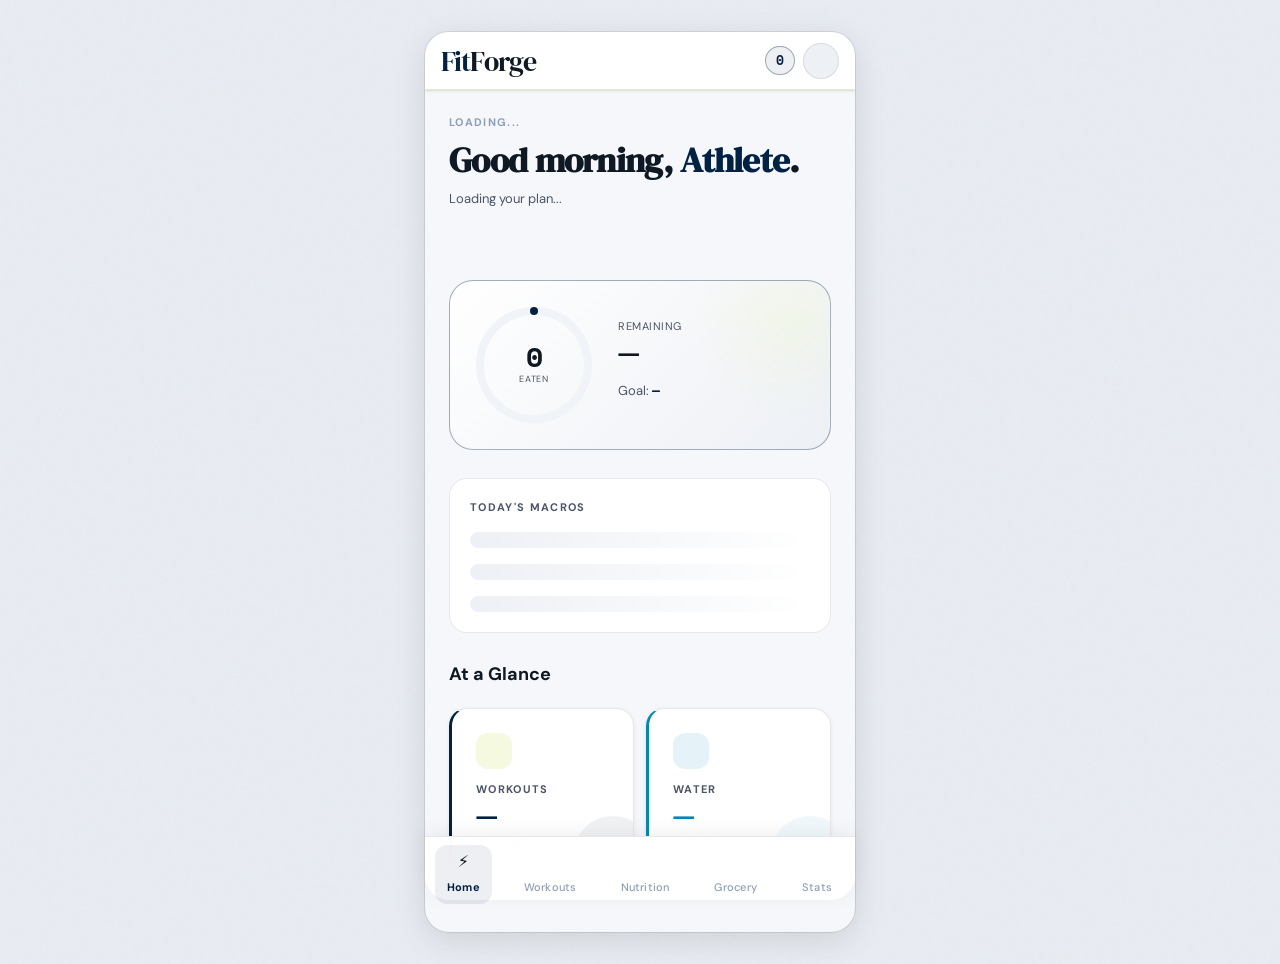
==== commit bd5b2a31: "Update dashboard.html" ====
--- a/dashboard.html
+++ b/dashboard.html
@@ -4,330 +4,1211 @@
  <meta charset="UTF-8">
  <meta name="viewport" content="width=device-width, initial-scale=1.0, viewport-fit=cover">
  <meta name="theme-color" content="#090b10">
- <meta name="description" content="FitForge — AI-powered fitness and nutrition tracking">
- <meta name="apple-mobile-web-app-capable" content="yes">
- <meta name="apple-mobile-web-app-status-bar-style" content="black-translucent">
-
+ <meta name="description" content="FitForge Dashboard — Your daily fitness and nutrition overview">
+
+ <!-- PWA manifest (create manifest.json separately) -->
+ <link rel="manifest" href="manifest.json">
+
+ <!-- Google Fonts: DM Serif Display + Space Mono + DM Sans -->
  <link rel="preconnect" href="https://fonts.googleapis.com">
  <link rel="preconnect" href="https://fonts.gstatic.com" crossorigin>
  <link href="https://fonts.googleapis.com/css2?family=DM+Serif+Display:ital@0;1&family=Space+Mono:wght@400;700&family=DM+Sans:wght@400;500;700&display=swap" rel="stylesheet">
 
  <link rel="stylesheet" href="styles-light-full.css">
- 
-
- <title>FitForge — Sign In</title>
-
+
+ <title>FitForge — Dashboard</title>
+
+ <!-- Page-specific styles, scoped to this page's components -->
  <style>
- /* ── ADDITIONAL LOGIN-SPECIFIC STYLES ──────────────────────── */
-
- /* Google logo SVG inline */
- .google-logo {
- width: 20px;
- height: 20px;
+ /* ── HERO GREETING SECTION ─────────────────────────────────── */
+
+ .hero {
+ padding: var(--space-6) 0 var(--space-4);
+ }
+
+ .hero__date {
+ font-size: var(--text-xs);
+ font-weight: var(--weight-bold);
+ letter-spacing: var(--tracking-widest);
+ text-transform: uppercase;
+ color: var(--color-text-muted);
+ margin-bottom: var(--space-2);
+ }
+
+ .hero__greeting {
+ font-family: var(--font-display);
+ font-size: var(--text-2xl);
+ color: var(--color-text-primary);
+ line-height: var(--leading-tight);
+ letter-spacing: var(--tracking-tight);
+ }
+
+ .hero__greeting em {
+ color: var(--color-accent);
+ font-style: normal;
+ }
+
+ .hero__sub {
+ margin-top: var(--space-2);
+ font-size: var(--text-sm);
+ color: var(--color-text-secondary);
+ }
+
+ /* ── CALORIE RING CARD ────────────────────────────────────── */
+
+ .calorie-card {
+ background: linear-gradient(135deg, var(--color-bg-surface) 0%, var(--color-bg-elevated) 100%);
+ border: 1px solid var(--color-border-accent);
+ border-radius: var(--radius-xl);
+ padding: var(--space-6);
+ display: flex;
+ align-items: center;
+ gap: var(--space-6);
+ position: relative;
+ overflow: hidden;
+ }
+
+ /* Decorative lime radial gradient background on the card */
+ .calorie-card::before {
+ content: '';
+ position: absolute;
+ top: -60px;
+ right: -60px;
+ width: 200px;
+ height: 200px;
+ border-radius: 50%;
+ background: radial-gradient(circle, rgba(200, 255, 0, 0.06) 0%, transparent 70%);
+ pointer-events: none;
+ }
+
+ .calorie-card__ring-wrap {
+ position: relative;
+ width: 120px;
+ height: 120px;
  flex-shrink: 0;
  }
 
- /* Animated shimmer on the logo */
- @keyframes logoPulse {
- 0%, 100% { text-shadow: 0 0 0 transparent; }
- 50% { text-shadow: 0 0 30px rgba(0,34,68,0.2); }
- }
-
- .login-hero__logo {
- animation: logoPulse 4s ease-in-out infinite;
- }
-
- /* Stat counters in the hero */
- .login-stats {
+ /* SVG donut ring — drawn via stroke-dasharray technique */
+ .calorie-ring {
+ width: 120px;
+ height: 120px;
+ transform: rotate(-90deg); /* Start from top, not right */
+ }
+
+ .calorie-ring__track {
+ fill: none;
+ stroke: var(--color-bg-input);
+ stroke-width: 8;
+ }
+
+ .calorie-ring__fill {
+ fill: none;
+ stroke: var(--color-accent);
+ stroke-width: 8;
+ stroke-linecap: round;
+ /* Animated via JS: stroke-dasharray controls the "progress" */
+ stroke-dasharray: 0 339; /* circumference = 2π × r = 2π × 54 ≈ 339 */
+ transition: stroke-dasharray 1.2s cubic-bezier(0.4, 0, 0.2, 1);
+ }
+
+ .calorie-card__ring-center {
+ position: absolute;
+ inset: 0;
  display: flex;
- gap: var(--space-6);
- margin-top: var(--space-6);
- }
-
- .login-stat__value {
+ flex-direction: column;
+ align-items: center;
+ justify-content: center;
+ }
+
+ .calorie-card__cal-consumed {
  font-family: var(--font-mono);
  font-size: var(--text-xl);
+ font-weight: var(--weight-bold);
+ color: var(--color-text-primary);
+ line-height: 1;
+ }
+
+ .calorie-card__cal-label {
+ font-size: 9px;
+ letter-spacing: 0.08em;
+ text-transform: uppercase;
+ color: var(--color-text-secondary);
+ margin-top: 2px;
+ }
+
+ .calorie-card__info {
+ flex: 1;
+ display: flex;
+ flex-direction: column;
+ gap: var(--space-3);
+ }
+
+ .calorie-card__target-line {
+ font-size: var(--text-sm);
+ color: var(--color-text-secondary);
+ }
+
+ .calorie-card__target-line strong {
+ font-family: var(--font-mono);
+ color: var(--color-accent);
+ }
+
+ .calorie-card__remaining {
+ font-family: var(--font-mono);
+ font-size: var(--text-2xl);
  color: var(--color-text-primary);
  line-height: 1;
  letter-spacing: -0.03em;
  }
 
- .login-stat__label {
+ .calorie-card__remaining-label {
+ font-size: var(--text-xs);
+ color: var(--color-text-secondary);
+ letter-spacing: 0.05em;
+ text-transform: uppercase;
+ }
+
+ /* ── MACRO SUMMARY CARD ───────────────────────────────────── */
+
+ .macro-card {
+ background-color: var(--color-bg-surface);
+ border: 1px solid var(--color-border);
+ border-radius: var(--radius-lg);
+ padding: var(--space-5);
+ }
+
+ .macro-card__title {
+ font-size: var(--text-xs);
+ font-weight: var(--weight-bold);
+ letter-spacing: var(--tracking-widest);
+ text-transform: uppercase;
+ color: var(--color-text-secondary);
+ margin-bottom: var(--space-4);
+ }
+
+ .macro-bars {
+ display: flex;
+ flex-direction: column;
+ gap: var(--space-4);
+ }
+
+ .macro-item {
+ display: grid;
+ /* Icon | Name | Bar | Values */
+ grid-template-columns: 10px 56px 1fr auto;
+ align-items: center;
+ gap: var(--space-3);
+ }
+
+ .macro-item__dot {
+ width: 8px;
+ height: 8px;
+ border-radius: 50%;
+ flex-shrink: 0;
+ }
+
+ .macro-item__name {
+ font-size: var(--text-sm);
+ font-weight: var(--weight-medium);
+ color: var(--color-text-secondary);
+ }
+
+ .macro-item__bar-wrap {
+ height: 4px;
+ background: var(--color-bg-input);
+ border-radius: var(--radius-full);
+ overflow: hidden;
+ }
+
+ .macro-item__bar-fill {
+ height: 100%;
+ border-radius: var(--radius-full);
+ width: 0; /* Animated by JS */
+ transition: width 1s cubic-bezier(0.4, 0, 0.2, 1);
+ }
+
+ .macro-item__values {
+ font-family: var(--font-mono);
+ font-size: var(--text-xs);
+ color: var(--color-text-secondary);
+ white-space: nowrap;
+ }
+
+ /* ── QUICK STAT CARDS (2-column grid) ────────────────────── */
+
+ .quick-stats {
+ display: grid;
+ grid-template-columns: 1fr 1fr;
+ gap: var(--space-3);
+ }
+
+ /* ── TODAY'S WORKOUT CARD ─────────────────────────────────── */
+
+ .workout-today-card {
+ background: linear-gradient(135deg, #0f1a2e 0%, #111621 100%);
+ border: 1px solid rgba(0, 200, 255, 0.15);
+ border-radius: var(--radius-lg);
+ padding: var(--space-5);
+ display: flex;
+ justify-content: space-between;
+ align-items: center;
+ gap: var(--space-4);
+ cursor: pointer;
+ transition: border-color var(--transition-normal);
+ }
+
+ .workout-today-card:hover {
+ border-color: rgba(0, 200, 255, 0.3);
+ }
+
+ .workout-today-card__badge {
+ display: inline-flex;
+ align-items: center;
+ gap: var(--space-2);
+ background: var(--color-blue-glow);
+ border: 1px solid rgba(0, 200, 255, 0.2);
+ border-radius: var(--radius-full);
+ padding: 3px 10px;
+ font-size: var(--text-xs);
+ font-weight: var(--weight-bold);
+ color: var(--color-blue);
+ margin-bottom: var(--space-3);
+ width: fit-content;
+ letter-spacing: 0.05em;
+ text-transform: uppercase;
+ }
+
+ .workout-today-card__name {
+ font-family: var(--font-display);
+ font-size: var(--text-xl);
+ color: var(--color-text-primary);
+ line-height: var(--leading-tight);
+ }
+
+ .workout-today-card__meta {
+ font-size: var(--text-sm);
+ color: var(--color-text-secondary);
+ margin-top: var(--space-2);
+ }
+
+ .workout-today-card__arrow {
+ width: 42px;
+ height: 42px;
+ border-radius: var(--radius-full);
+ background: var(--color-blue-glow);
+ border: 1px solid rgba(0, 200, 255, 0.2);
+ display: flex;
+ align-items: center;
+ justify-content: center;
+ font-size: 18px;
+ flex-shrink: 0;
+ transition: transform var(--transition-spring);
+ }
+
+ .workout-today-card:hover .workout-today-card__arrow {
+ transform: translateX(3px);
+ }
+
+ /* ── RECENT ACTIVITY LIST ─────────────────────────────────── */
+
+ .activity-list {
+ display: flex;
+ flex-direction: column;
+ gap: var(--space-1);
+ }
+
+ .activity-item {
+ display: flex;
+ align-items: center;
+ gap: var(--space-3);
+ padding: var(--space-3) var(--space-4);
+ background: var(--color-bg-surface);
+ border-radius: var(--radius-md);
+ border: 1px solid transparent;
+ transition: border-color var(--transition-fast);
+ }
+
+ .activity-item:hover {
+ border-color: var(--color-border);
+ }
+
+ .activity-item__icon {
+ width: 34px;
+ height: 34px;
+ border-radius: var(--radius-sm);
+ background: var(--color-bg-elevated);
+ display: flex;
+ align-items: center;
+ justify-content: center;
+ font-size: 16px;
+ flex-shrink: 0;
+ }
+
+ .activity-item__info {
+ flex: 1;
+ min-width: 0;
+ }
+
+ .activity-item__title {
+ font-size: var(--text-sm);
+ font-weight: var(--weight-medium);
+ color: var(--color-text-primary);
+ white-space: nowrap;
+ overflow: hidden;
+ text-overflow: ellipsis;
+ }
+
+ .activity-item__time {
  font-size: var(--text-xs);
  color: var(--color-text-muted);
- text-transform: uppercase;
- letter-spacing: 0.06em;
- margin-top: 2px;
- }
-
- /* Error message */
- .login-error {
- background: var(--color-danger-glow);
- border: 1px solid rgba(239,68,68,0.2);
+ margin-top: 1px;
+ }
+
+ .activity-item__value {
+ font-family: var(--font-mono);
+ font-size: var(--text-sm);
+ color: var(--color-text-secondary);
+ white-space: nowrap;
+ }
+
+ /* ── WATER TRACKER ────────────────────────────────────────── */
+
+ .water-tracker {
+ background: var(--color-bg-surface);
+ border: 1px solid var(--color-border);
+ border-radius: var(--radius-lg);
+ padding: var(--space-5);
+ }
+
+ .water-tracker__header {
+ display: flex;
+ justify-content: space-between;
+ align-items: center;
+ margin-bottom: var(--space-4);
+ }
+
+ .water-tracker__cups {
+ display: flex;
+ gap: var(--space-2);
+ flex-wrap: wrap;
+ }
+
+ /* Each cup button — tap to log water */
+ .water-cup {
+ width: 36px;
+ height: 36px;
+ border-radius: var(--radius-sm);
+ border: 1.5px solid var(--color-border);
+ background: var(--color-bg-input);
+ cursor: pointer;
+ display: flex;
+ align-items: center;
+ justify-content: center;
+ font-size: 16px;
+ transition: all var(--transition-fast);
+ user-select: none;
+ }
+
+ .water-cup.is-filled {
+ background: var(--color-blue-glow);
+ border-color: var(--color-blue);
+ animation: scaleIn var(--transition-spring) both;
+ }
+
+ .water-cup:hover:not(.is-filled) {
+ border-color: rgba(0, 200, 255, 0.4);
+ }
+
+ /* ── PHASE TRACKER BANNER ─────────────────────────────────── */
+ .phase-banner {
+ border-radius: var(--radius-lg);
+ padding: var(--space-4) var(--space-5);
+ display: flex;
+ align-items: center;
+ gap: var(--space-4);
+ border: 1px solid;
+ }
+ .phase-banner--active { background: rgba(0,34,68,0.07); border-color: rgba(80,160,0,0.25); }
+ .phase-banner--deload { background: rgba(0,136,187,0.07); border-color: rgba(0,136,187,0.25); }
+ .phase-banner--reassess { background: rgba(245,158,11,0.08); border-color: rgba(194,112,10,0.3); }
+ .phase-banner--complete { background: rgba(220,38,38,0.06); border-color: rgba(220,38,38,0.25); }
+
+ .phase-banner__icon { font-size: 24px; flex-shrink: 0; }
+ .phase-banner__body { flex: 1; }
+ .phase-banner__label {
+ font-size: var(--text-xs); font-weight: var(--weight-bold);
+ letter-spacing: var(--tracking-widest); text-transform: uppercase;
+ margin-bottom: 2px;
+ }
+ .phase-banner--active .phase-banner__label { color: var(--color-accent-text); }
+ .phase-banner--deload .phase-banner__label { color: var(--color-blue); }
+ .phase-banner--reassess .phase-banner__label { color: var(--color-warning); }
+ .phase-banner--complete .phase-banner__label { color: var(--color-danger); }
+
+ .phase-banner__title { font-size: var(--text-base); font-weight: var(--weight-bold); color: var(--color-text-primary); }
+ .phase-banner__sub { font-size: var(--text-xs); color: var(--color-text-secondary); margin-top: 2px; }
+
+ .phase-progress-bar {
+ height: 3px; background: rgba(0,0,0,0.08); border-radius: var(--radius-full);
+ overflow: hidden; margin-top: var(--space-3);
+ }
+ .phase-progress-bar__fill {
+ height: 100%; border-radius: var(--radius-full);
+ background: var(--color-accent); transition: width 1s ease;
+ }
+
+ .eval-tip-card {
+ background: var(--color-bg-surface);
+ border: 1px solid var(--color-border);
+ border-left: 3px solid var(--color-accent);
  border-radius: var(--radius-md);
- padding: var(--space-3) var(--space-4);
- font-size: var(--text-sm);
- color: var(--color-danger);
- text-align: center;
- display: none;
- }
- .login-error.is-visible { display: block; }
+ padding: var(--space-4);
+ }
+ .eval-tip-card__label {
+ font-size: var(--text-xs); font-weight: var(--weight-bold);
+ letter-spacing: var(--tracking-widest); text-transform: uppercase;
+ color: var(--color-accent-text); margin-bottom: var(--space-2);
+ }
+ .eval-tip-card__text { font-size: var(--text-sm); color: var(--color-text-secondary); line-height: var(--leading-relaxed); }
+ .eval-tip-card__metric { font-size: var(--text-sm); color: var(--color-text-primary); font-weight: var(--weight-medium); margin-top: var(--space-2); }
  </style>
 </head>
 
 <body>
- <!--
- LOGIN PAGE LAYOUT NOTE:
- This page does NOT use the .app-shell wrapper used by other pages.
- It's a full-viewport layout because it's a standalone entry screen.
- Other pages use .app-shell to create the 430px phone-frame constraint.
- -->
- <div class="login-page">
-
- <!-- Decorative background layers -->
- <div class="login-page__bg" aria-hidden="true">
- <div class="login-page__bg-grid"></div>
- <div class="login-page__bg-shard"></div>
- <!-- Secondary diagonal accent -->
- <div style="
- position:absolute; bottom:-10%; right:-15%;
- width:60%; height:50%;
- background: radial-gradient(ellipse, rgba(0,200,255,0.04) 0%, transparent 70%);
- border-radius:50%;
- "></div>
- </div>
-
- <!-- ══════════════════════════════════════════════════
- HERO — Brand section at top of screen
- ════════════════════════════════════════════════ -->
- <div class="login-hero" role="banner">
- <p class="login-hero__eyebrow">Train. Track. Transform.</p>
-
- <h1 class="login-hero__logo">Fit<span>Forge</span></h1>
-
- <p class="login-hero__tagline">
- Your personalized fitness and nutrition engine.
- Built around your body, your goal, your food.
- </p>
-
- <!-- App feature pills -->
- <div class="login-features" role="list">
- <div class="login-feature-pill" role="listitem">TDEE Calculated</div>
- <div class="login-feature-pill" role="listitem">Progress Charts</div>
- <div class="login-feature-pill" role="listitem">Macro Recipes</div>
- <div class="login-feature-pill" role="listitem">Weekly Plans</div>
- </div>
-
- <!-- Vanity stats (static demo numbers) -->
- <div class="login-stats" aria-label="App statistics">
+ <div class="app-shell">
+
+ <!-- ════════════════════════════════════════════════════
+ TOP HEADER
+ ═════════════════════════════════════════════════ -->
+ <header class="app-header">
+ <div class="app-header__logo">Fit<span>Forge</span></div>
+
+ <div style="display:flex; gap:8px; align-items:center;">
+ <!-- Streak counter badge -->
+ <div style="display:flex; align-items:center; gap:5px; background:var(--color-accent-subtle); border:1px solid var(--color-border-accent); border-radius:var(--radius-full); padding:4px 10px;">
+ 
+ <span id="streak-count" style="font-family:var(--font-mono); font-size:var(--text-sm); font-weight:700; color:var(--color-accent);">0</span>
+ </div>
+
+ <!-- Avatar / profile button -->
+ <button class="app-header__action" aria-label="Open profile menu" onclick="window.location.href='settings.html'">
+ 
+ </button>
+ </div>
+ </header>
+
+ <!-- ════════════════════════════════════════════════════
+ MAIN PAGE CONTENT
+ All sections below are inside the scrollable area.
+ ═════════════════════════════════════════════════ -->
+ <main class="page-content" id="page-content">
+
+ <!-- SECTION 1: Hero Greeting -->
+ <section class="hero">
+ <p class="hero__date" id="today-date">Loading...</p>
+ <h1 class="hero__greeting">
+ Good <span id="time-of-day">morning</span>,
+ <em id="user-name">Athlete</em>.
+ </h1>
+ <p class="hero__sub" id="goal-summary">Loading your plan...</p>
+ </section>
+
+
+ <!-- PHASE TRACKER BANNER -->
+ <section aria-label="Phase progress" id="phase-section"></section>
+
+ <!-- SECTION 2: Calorie Ring Card -->
+ <section aria-label="Calorie summary">
+ <div class="calorie-card">
+
+ <!-- Donut ring: stroke-dasharray progress technique -->
+ <div class="calorie-card__ring-wrap">
+ <svg class="calorie-ring" viewBox="0 0 120 120" aria-hidden="true">
+ <!-- Background track circle -->
+ <circle class="calorie-ring__track" cx="60" cy="60" r="54"/>
+ <!-- Foreground progress circle — animated by JS -->
+ <circle class="calorie-ring__fill" id="calorie-ring-fill" cx="60" cy="60" r="54"/>
+ </svg>
+
+ <!-- Centered text inside the ring -->
+ <div class="calorie-card__ring-center">
+ <span class="calorie-card__cal-consumed" id="cal-consumed">0</span>
+ <span class="calorie-card__cal-label">eaten</span>
+ </div>
+ </div>
+
+ <!-- Text info to the right of the ring -->
+ <div class="calorie-card__info">
  <div>
- <div class="login-stat__value">8</div>
- <div class="login-stat__label">Pages</div>
- </div>
+ <div class="calorie-card__remaining-label">Remaining</div>
+ <div class="calorie-card__remaining" id="cal-remaining">—</div>
+ </div>
+ <div class="calorie-card__target-line">
+ Goal: <strong id="cal-target">—</strong>
+ </div>
+ <div id="calorie-status-badge"></div>
+ </div>
+ </div>
+ </section>
+
+ <!-- SECTION 3: Macro Progress Bars -->
+ <section aria-label="Macronutrient breakdown">
+ <div class="macro-card">
+ <p class="macro-card__title">Today's Macros</p>
+
+ <div class="macro-bars" id="macro-bars">
+ <!-- Macro items injected by JS -->
+ <!-- Skeleton placeholders while loading -->
+ <div class="skeleton skeleton--text" style="height:16px; width:100%;"></div>
+ <div class="skeleton skeleton--text" style="height:16px; width:100%;"></div>
+ <div class="skeleton skeleton--text" style="height:16px; width:100%;"></div>
+ </div>
+ </div>
+ </section>
+
+ <!-- SECTION 4: Quick Stats Grid -->
+ <section aria-label="Quick stats">
+ <div class="section-header">
+ <h2 class="section-header__title">At a Glance</h2>
+ </div>
+
+ <div class="quick-stats" id="quick-stats">
+ <!-- Metric Card 1: Workouts this week -->
+ <div class="metric-card" id="card-workouts">
+ <div class="metric-card__icon metric-card__icon--lime"></div>
  <div>
- <div class="login-stat__value">100%</div>
- <div class="login-stat__label">Vanilla</div>
- </div>
+ <div class="metric-card__label">Workouts</div>
+ <div class="metric-card__value metric-card__value--accent" id="workouts-count">—</div>
+ <div class="metric-card__sub">this week</div>
+ </div>
+ <div class="metric-card__bg-circle" style="background:var(--color-accent);"></div>
+ </div>
+
+ <!-- Metric Card 2: Water intake -->
+ <div class="metric-card" id="card-water">
+ <div class="metric-card__icon metric-card__icon--blue"></div>
  <div>
- <div class="login-stat__value">∞</div>
- <div class="login-stat__label">Goals</div>
- </div>
- </div>
- </div>
-
- <!-- ══════════════════════════════════════════════════
- LOGIN PANEL — Auth controls at bottom of screen
- ════════════════════════════════════════════════ -->
- <div class="login-panel" role="main">
-
- <!-- Error message (hidden by default, shown on failed auth) -->
- <div class="login-error" id="login-error" role="alert" aria-live="polite"></div>
-
- <!-- Primary CTA: Google Sign-In -->
- <button
- class="btn btn--secondary btn--lg btn--full btn--google"
- id="btn-google-signin"
- aria-label="Sign in with Google"
- onclick="handleGoogleSignIn()"
- >
- <!--
- Google logo SVG inline.
- Using the official Google "G" logo colors (not a third-party import).
- This is safe to inline in vanilla HTML.
- -->
- <svg class="google-logo" viewBox="0 0 24 24" xmlns="http://www.w3.org/2000/svg" aria-hidden="true">
- <path d="M22.56 12.25c0-.78-.07-1.53-.2-2.25H12v4.26h5.92c-.26 1.37-1.04 2.53-2.21 3.31v2.77h3.57c2.08-1.92 3.28-4.74 3.28-8.09z" fill="#4285F4"/>
- <path d="M12 23c2.97 0 5.46-.98 7.28-2.66l-3.57-2.77c-.98.66-2.23 1.06-3.71 1.06-2.86 0-5.29-1.93-6.16-4.53H2.18v2.84C3.99 20.53 7.7 23 12 23z" fill="#34A853"/>
- <path d="M5.84 14.09c-.22-.66-.35-1.36-.35-2.09s.13-1.43.35-2.09V7.07H2.18C1.43 8.55 1 10.22 1 12s.43 3.45 1.18 4.93l2.85-2.22.81-.62z" fill="#FBBC05"/>
- <path d="M12 5.38c1.62 0 3.06.56 4.21 1.64l3.15-3.15C17.45 2.09 14.97 1 12 1 7.7 1 3.99 3.47 2.18 7.07l3.66 2.84c.87-2.6 3.3-4.53 6.16-4.53z" fill="#EA4335"/>
- </svg>
- Continue with Google
- </button>
-
- <!-- Divider -->
- <div class="login-divider" aria-hidden="true">
- <div class="login-divider__line"></div>
- <span class="login-divider__text">or</span>
- <div class="login-divider__line"></div>
- </div>
-
- <!-- Secondary CTA: Guest / demo mode -->
- <button
- class="btn btn--ghost btn--lg btn--full"
- id="btn-guest"
- aria-label="Continue without signing in (demo mode)"
- onclick="handleGuestMode()"
- >
- <span>Continue as Guest</span>
- <span style="font-size:var(--text-xs); color:var(--color-text-muted);">· No account needed</span>
- </button>
-
- <!-- Legal disclaimer -->
- <p class="login-legal">
- By continuing, you agree to our
- <a href="#" onclick="return false;">Terms of Service</a>
- and
- <a href="#" onclick="return false;">Privacy Policy</a>.
- Your data stays on your device until you sign in.
- </p>
-
- </div><!-- end .login-panel -->
- </div><!-- end .login-page -->
-
- <!--
- script.js loaded LAST so CONFIG, AppState, Router, etc.
- are all available when the inline script below runs.
- -->
+ <div class="metric-card__label">Water</div>
+ <div class="metric-card__value metric-card__value--blue" id="water-oz">—</div>
+ <div class="metric-card__sub">oz today</div>
+ </div>
+ <div class="metric-card__bg-circle" style="background:var(--color-blue);"></div>
+ </div>
+
+ <!-- Metric Card 3: Current weight -->
+ <div class="metric-card" id="card-weight">
+ <div class="metric-card__icon metric-card__icon--amber">⚖</div>
+ <div>
+ <div class="metric-card__label">Weight</div>
+ <div class="metric-card__value metric-card__value--amber" id="current-weight">—</div>
+ <div class="metric-card__sub" id="weight-delta">vs. start</div>
+ </div>
+ <div class="metric-card__bg-circle" style="background:var(--color-warning);"></div>
+ </div>
+
+ <!-- Metric Card 4: Streak -->
+ <div class="metric-card" id="card-streak">
+ <div class="metric-card__icon metric-card__icon--danger"></div>
+ <div>
+ <div class="metric-card__label">Streak</div>
+ <div class="metric-card__value" style="color:var(--color-danger);" id="streak-days">—</div>
+ <div class="metric-card__sub">days</div>
+ </div>
+ <div class="metric-card__bg-circle" style="background:var(--color-danger);"></div>
+ </div>
+ </div>
+ </section>
+
+
+
+ <!-- EVALUATION TIP (research-backed, goal-specific) -->
+ <section aria-label="How to evaluate your progress" id="eval-tip-section"></section>
+
+ <!-- SECTION 5: Today's Workout -->
+ <section aria-label="Today's workout">
+ <div class="section-header">
+ <h2 class="section-header__title">Today's Workout</h2>
+ <a class="section-header__link" href="workouts.html">View Plan →</a>
+ </div>
+
+ <div class="workout-today-card" onclick="window.location.href='workouts.html'"
+ role="button" tabindex="0" aria-label="Go to today's workout">
+ <div>
+ <div class="workout-today-card__badge">
+ <span>●</span>
+ <span id="workout-day-type">Training Day</span>
+ </div>
+ <div class="workout-today-card__name" id="workout-name">Loading workout...</div>
+ <div class="workout-today-card__meta" id="workout-meta">— exercises · — min</div>
+ </div>
+ <div class="workout-today-card__arrow" aria-hidden="true">→</div>
+ </div>
+ </section>
+
+ <!-- SECTION 6: Water Tracker -->
+ <section aria-label="Water intake tracker">
+ <div class="section-header">
+ <h2 class="section-header__title">Hydration</h2>
+ <span class="section-header__link" id="water-label">0 / 8 cups</span>
+ </div>
+
+ <div class="water-tracker">
+ <div class="water-tracker__cups" id="water-cups" role="group" aria-label="Water cups tracker">
+ <!-- 8 cup buttons injected by JS -->
+ </div>
+ </div>
+ </section>
+
+ <!-- SECTION 7: Recent Activity Feed -->
+ <section aria-label="Recent activity">
+ <div class="section-header">
+ <h2 class="section-header__title">Recent Activity</h2>
+ </div>
+
+ <div class="activity-list" id="activity-list">
+ <!-- Activity items injected by JS -->
+ <div class="skeleton skeleton--card" style="height:56px;"></div>
+ <div class="skeleton skeleton--card" style="height:56px;"></div>
+ <div class="skeleton skeleton--card" style="height:56px;"></div>
+ </div>
+ </section>
+
+ <!-- Spacer so last content clears the bottom nav -->
+ <div style="height: var(--space-8);"></div>
+ </main>
+
+ <!-- Bottom navigation bar — rendered by JS -->
+ <div id="bottom-nav-container"></div>
+
+ </div><!-- end .app-shell -->
+
+ <!-- Load global script first (provides AppState, FitnessCalculator, etc.) -->
  <script src="script-merged.js"></script>
- 
-
+
+ <!-- Page-specific JavaScript for the dashboard -->
  <script>
  /**
  * ============================================================
- * LOGIN PAGE SCRIPT
- * login.html — inline script
+ * DASHBOARD PAGE SCRIPT
+ * index.html — inline script
  *
- * ROUTING LOGIC (runs immediately on page load):
- *
- * Check 1: Is there an auth token in localStorage?
- * No → Stay on login page (user must sign in)
- * Yes → Check 2:
- *
- * Check 2: Is there a completed UserProfile?
- * No → Redirect to onboarding.html (new user, logged in)
- * Yes → Redirect to index.html (returning user, all set)
- *
- * Python analogy: this is like middleware in a Flask app —
- * it runs before the page renders and redirects if conditions
- * aren't met.
+ * This script is responsible ONLY for the dashboard page.
+ * It reads from AppState (populated by script.js) and
+ * hydrates the DOM with personalized data.
  * ============================================================
  */
 
- /* ─── IMMEDIATE ROUTING CHECK ───────────────────────────────
- Runs synchronously before the DOM renders (no flash of
- the login UI for already-authenticated users).
+ // ─── Constants for this page ──────────────────────────────
+ // Total circumference of the SVG ring (2π × radius 54)
+ const RING_CIRCUMFERENCE = 2 * Math.PI * 54; // ≈ 339.29
+
+ // How many water cups we track per day
+ const TOTAL_WATER_CUPS = 8;
+
+ // ─── Page State ───────────────────────────────────────────
+ // Local state for this page (distinct from AppState).
+ // Only data that's dashboard-specific lives here.
+ const dashboardState = {
+ waterCupsFilled: 0, // How many cups the user has tapped
+ dailyLog: null, // Today's DailyLog from the API
+ profile: null, // User profile from AppState
+ };
+
+
+ /* ─────────────────────────────────────────────────────────
+ INITIALIZATION — called on DOMContentLoaded (via script.js)
+ We add our own listener here so it runs after script.js's.
  ─────────────────────────────────────────────────────────── */
- (function checkExistingAuth() {
- const token = localStorage.getItem(CONFIG.STORAGE_KEYS.AUTH_TOKEN);
- const profile = AppState.getProfile();
-
- if (token && profile?.onboardingComplete) {
- // Returning user: fully set up → go straight to dashboard
- window.location.replace('dashboard.html');
- return;
- }
-
- if (token && !profile?.onboardingComplete) {
- // New user: signed in but hasn't finished onboarding
- window.location.replace('onboarding.html');
- return;
- }
-
- // No token → stay on login page (do nothing)
- })();
-
-
- /* ─── GOOGLE SIGN-IN HANDLER ────────────────────────────────
- Called when user taps the "Continue with Google" button.
+ document.addEventListener('DOMContentLoaded', async () => {
+
+ // 1. Get the user profile (stored during onboarding)
+ // AppState.getProfile() checks memory first, then localStorage.
+ dashboardState.profile = AppState.getProfile();
+
+ // 2. Render the greeting section (fast, sync, no API needed)
+ renderGreeting(dashboardState.profile);
+
+ // 3. Build the water cup buttons (interactive, pure DOM)
+ renderWaterCups();
+
+ // 4. Fetch today's daily log from the backend (async)
+ // While fetching, skeletons are visible (they're in the HTML)
+ try {
+ const userId = dashboardState.profile?.id ?? 'anonymous';
+ const today = UIHelpers.getTodayString();
+
+ dashboardState.dailyLog = await SupabaseAPI.getDailyLog(userId, today);
+
+ // 5. Once we have data, update all the metrics
+ renderCalorieRing(dashboardState.dailyLog, dashboardState.profile);
+ renderMacroBars(dashboardState.dailyLog, dashboardState.profile);
+ renderQuickStats(dashboardState.dailyLog, dashboardState.profile);
+ renderWorkoutCard(dashboardState.profile);
+ renderActivityFeed(dashboardState.dailyLog);
+ renderPhaseBanner(dashboardState.profile);
+ renderEvalTip(dashboardState.profile);
+
+ } catch (error) {
+ console.error('Dashboard data fetch failed:', error);
+ UIHelpers.showToast('Could not load today's data', 'error');
+ renderFallbackState();
+ }
+ });
+
+
+ /* ─────────────────────────────────────────────────────────
+ RENDER: GREETING
+ Updates the hero section at the top of the page.
  ─────────────────────────────────────────────────────────── */
- async function handleGoogleSignIn() {
- const btn = document.getElementById('btn-google-signin');
- hideError();
-
- // Show loading state — btn--loading class hides text and shows spinner
- btn.classList.add('btn--loading');
- btn.disabled = true;
-
- try {
- // Call the placeholder (returns mock user data in Phase 3)
- // In production, Supabase triggers an OAuth redirect here.
- // The user would leave the page, sign in at Google, then
- // return to a callback URL that sets the session.
- const { user, session } = await SupabaseAPI.signInWithGoogle();
-
- // Store the auth token in localStorage
- // In production, Supabase auto-manages this via supabase.auth.onAuthStateChange()
- localStorage.setItem(CONFIG.STORAGE_KEYS.AUTH_TOKEN, session.access_token);
-
- // Store the mock user object in AppState
- AppState.set('user', user);
-
- // Now check if this user has completed onboarding
- const existingProfile = await SupabaseAPI.getProfile(user.id);
-
- if (existingProfile?.onboardingComplete) {
- // Returning user → update AppState and go to dashboard
- await AppState.saveProfile(existingProfile);
- window.location.replace('dashboard.html');
+ function renderGreeting(profile) {
+ // Get the hour to determine time-of-day greeting
+ const hour = new Date().getHours();
+ const timeLabel = hour < 12 ? 'morning' : hour < 17 ? 'afternoon' : 'evening';
+
+ // Format today's date in a friendly way: "Monday, June 3"
+ const dateStr = UIHelpers.formatDate(new Date(), 'long');
+
+ // Update DOM elements using UIHelpers.setText (safe, null-checks)
+ UIHelpers.setText('#today-date', dateStr);
+ UIHelpers.setText('#time-of-day', timeLabel);
+ UIHelpers.setText('#user-name', profile?.name?.split(' ')[0] ?? 'Athlete');
+
+ // Goal-specific motivational subtitle
+ const goalMessages = {
+ fat_loss: ' You're in a fat loss phase. Stay in the deficit.',
+ muscle_gain: ' Building phase active. Hit your protein.',
+ maintenance: '⚖ Maintenance mode. Keep up the good work.',
+ recomp: ' Recomp phase. Consistency is everything.',
+ };
+ const goal = profile?.goal ?? 'maintenance';
+ UIHelpers.setText('#goal-summary', goalMessages[goal] ?? 'Crush today's plan.');
+ }
+
+
+ /* ─────────────────────────────────────────────────────────
+ RENDER: CALORIE RING
+ Animates the SVG donut chart and updates calorie numbers.
+
+ The ring uses the "stroke-dasharray" SVG technique:
+ - stroke-dasharray: [dash_length] [gap_length]
+ - Setting dash_length to (progress/100 × circumference)
+ makes the ring appear partially filled.
+ ─────────────────────────────────────────────────────────── */
+ function renderCalorieRing(log, profile) {
+ if (!log || !profile) return;
+
+ // Get the target from the stored nutrition plan on the profile
+ const targetCal = profile.calculatedMacros?.targetCalories ?? 2000;
+ const consumed = log.caloriesIn ?? 0;
+ const remaining = Math.max(0, targetCal - consumed);
+
+ // Calculate the progress percentage (capped at 100%)
+ const percent = Math.min(1, consumed / targetCal);
+ // The "dash" part of the ring (filled arc length)
+ const dashLen = percent * RING_CIRCUMFERENCE;
+ // The "gap" part (unfilled arc length)
+ const gapLen = RING_CIRCUMFERENCE - dashLen;
+
+ // Update the SVG circle's stroke-dasharray
+ // We do this inside requestAnimationFrame so the CSS transition triggers
+ const ringFill = document.getElementById('calorie-ring-fill');
+ requestAnimationFrame(() => {
+ if (ringFill) {
+ ringFill.style.strokeDasharray = `${dashLen} ${gapLen}`;
+
+ // Change ring color if over budget
+ if (consumed > targetCal) {
+ ringFill.style.stroke = 'var(--color-danger)';
+ }
+ }
+ });
+
+ // Update the text inside the ring
+ UIHelpers.setText('#cal-consumed', consumed.toLocaleString());
+ UIHelpers.setText('#cal-remaining', remaining.toLocaleString());
+ UIHelpers.setText('#cal-target', targetCal.toLocaleString());
+
+ // Add a status badge below the target
+ const statusContainer = document.getElementById('calorie-status-badge');
+ if (statusContainer) {
+ if (consumed <= targetCal) {
+ statusContainer.innerHTML = `<span class="badge badge--success">On Track</span>`;
  } else {
- // New user → go to onboarding
- window.location.replace('onboarding.html');
- }
-
- } catch (error) {
- console.error('Google sign-in failed:', error);
- showError('Sign-in failed. Please try again or use Guest mode.');
- btn.classList.remove('btn--loading');
- btn.disabled = false;
- }
- }
-
-
- /* ─── GUEST MODE HANDLER ────────────────────────────────────
- Creates a local-only "guest" session — no real auth.
- Perfect for demoing the app without a backend.
+ statusContainer.innerHTML = `<span class="badge badge--warning">Over Budget</span>`;
+ }
+ }
+ }
+
+
+ /* ─────────────────────────────────────────────────────────
+ RENDER: MACRO BARS
+ Creates the three macro progress bars (protein/carbs/fat).
  ─────────────────────────────────────────────────────────── */
- function handleGuestMode() {
- // Create a guest token (not a real JWT — just a flag)
- const guestToken = `guest-${Date.now()}`;
- localStorage.setItem(CONFIG.STORAGE_KEYS.AUTH_TOKEN, guestToken);
-
- // Check if onboarding was previously completed (guest may have done this before)
- const existingProfile = AppState.getProfile();
-
- if (existingProfile?.onboardingComplete) {
- // Guest has completed onboarding in a previous session
- window.location.replace('dashboard.html');
+ function renderMacroBars(log, profile) {
+ const macroContainer = document.getElementById('macro-bars');
+ if (!macroContainer || !log || !profile) return;
+
+ // Get targets from profile's stored nutrition plan
+ const targets = profile.calculatedMacros ?? {
+ proteinG: 180, carbsG: 200, fatG: 60
+ };
+
+ // Define the three macro rows with their display config
+ const macros = [
+ {
+ name: 'Protein',
+ consumed: log.proteinG ?? 0,
+ target: targets.proteinG ?? 180,
+ color: 'var(--color-protein)', // lime
+ dot: '#002244',
+ },
+ {
+ name: 'Carbs',
+ consumed: log.carbsG ?? 0,
+ target: targets.carbsG ?? 200,
+ color: 'var(--color-carbs)', // blue
+ dot: '#00c8ff',
+ },
+ {
+ name: 'Fat',
+ consumed: log.fatG ?? 0,
+ target: targets.fatG ?? 60,
+ color: 'var(--color-fat)', // amber
+ dot: '#f59e0b',
+ },
+ ];
+
+ // Build the HTML for all three macro rows
+ // Note: data-fill-percent is read back by the animation code below
+ macroContainer.innerHTML = macros.map(macro => {
+ const percent = Math.min(100, Math.round((macro.consumed / macro.target) * 100));
+ return `
+ <div class="macro-item">
+ <div class="macro-item__dot" style="background:${macro.dot};"></div>
+ <span class="macro-item__name">${macro.name}</span>
+ <div class="macro-item__bar-wrap">
+ <div
+ class="macro-item__bar-fill"
+ style="background:${macro.color};"
+ data-fill-percent="${percent}"
+ ></div>
+ </div>
+ <span class="macro-item__values">${macro.consumed}g / ${macro.target}g</span>
+ </div>
+ `;
+ }).join('');
+
+ // After the HTML is injected, animate each bar to its fill width.
+ // We use requestAnimationFrame to ensure the browser has painted
+ // the 0% width before we change it (otherwise the transition won't fire).
+ requestAnimationFrame(() => {
+ macroContainer.querySelectorAll('[data-fill-percent]').forEach(bar => {
+ bar.style.width = `${bar.dataset.fillPercent}%`;
+ });
+ });
+ }
+
+
+ /* ─────────────────────────────────────────────────────────
+ RENDER: QUICK STATS
+ Updates the 4 metric cards in the 2x2 grid.
+ ─────────────────────────────────────────────────────────── */
+ function renderQuickStats(log, profile) {
+ // Workout count — from profile's stored streak/week data
+ // (In a full app, this would come from a weekly aggregate query)
+ const workoutsThisWeek = profile?.weeklyWorkouts ?? 0;
+ UIHelpers.setText('#workouts-count', workoutsThisWeek);
+
+ // Water intake in oz
+ UIHelpers.setText('#water-oz', log?.waterOz ?? '0');
+
+ // Current weight
+ const currentWeight = profile?.weightLbs ?? '—';
+ UIHelpers.setText('#current-weight', currentWeight ? `${currentWeight} lb` : '—');
+
+ // Streak days
+ const streak = profile?.streakDays ?? 0;
+ UIHelpers.setText('#streak-days', streak);
+ UIHelpers.setText('#streak-count', streak);
+
+ // Animate metric cards in sequence
+ document.querySelectorAll('.metric-card').forEach((card, i) => {
+ card.style.animationDelay = `${i * 80}ms`;
+ card.classList.add('animate-fade-in-up');
+ });
+ }
+
+
+ /* ─────────────────────────────────────────────────────────
+ RENDER: WORKOUT CARD
+ Shows today's planned workout based on goal + day of week.
+ ─────────────────────────────────────────────────────────── */
+ function renderWorkoutCard(profile) {
+ if (!profile) return;
+
+ // Map day of week (0=Sun) to a workout name based on goal
+ const dayOfWeek = new Date().getDay();
+
+ // Simple weekly templates (workouts.html will have the full version)
+ const WORKOUT_SCHEDULE = {
+ fat_loss: {
+ // Sun=0, Mon=1, ... Sat=6
+ 0: { type: 'Rest Day', name: 'Active Recovery', meta: 'Light walk or stretch · 20–30 min' },
+ 1: { type: 'Training Day', name: 'Upper Body Circuit', meta: '8 exercises · 45 min' },
+ 2: { type: 'Training Day', name: 'HIIT Cardio', meta: '6 intervals · 30 min' },
+ 3: { type: 'Training Day', name: 'Lower Body Strength', meta: '8 exercises · 50 min' },
+ 4: { type: 'Rest Day', name: 'Mobility & Stretch', meta: 'Foam roll + yoga · 25 min' },
+ 5: { type: 'Training Day', name: 'Full Body HIIT', meta: '10 exercises · 40 min' },
+ 6: { type: 'Rest Day', name: 'Rest & Recover', meta: 'You earned it ' },
+ },
+ muscle_gain: {
+ 0: { type: 'Rest Day', name: 'Active Recovery', meta: 'Light walk or stretch' },
+ 1: { type: 'Training Day', name: 'Chest & Triceps', meta: '9 exercises · 60 min' },
+ 2: { type: 'Training Day', name: 'Back & Biceps', meta: '9 exercises · 60 min' },
+ 3: { type: 'Rest Day', name: 'Rest Day', meta: 'Prioritize sleep ' },
+ 4: { type: 'Training Day', name: 'Shoulders & Arms', meta: '8 exercises · 55 min' },
+ 5: { type: 'Training Day', name: 'Legs & Glutes', meta: '10 exercises · 65 min' },
+ 6: { type: 'Training Day', name: 'Functional Core', meta: '6 exercises · 35 min' },
+ },
+ };
+
+ // Default to fat_loss schedule if goal not found
+ const goal = profile.goal ?? 'fat_loss';
+ const schedule = WORKOUT_SCHEDULE[goal] ?? WORKOUT_SCHEDULE.fat_loss;
+ const todayWorkout = schedule[dayOfWeek];
+
+ if (todayWorkout) {
+ // Update the workout type badge
+ const dayTypeBadge = document.getElementById('workout-day-type');
+ if (dayTypeBadge) {
+ dayTypeBadge.textContent = todayWorkout.type;
+
+ // Change badge color for rest days
+ if (todayWorkout.type === 'Rest Day') {
+ dayTypeBadge.closest('.workout-today-card__badge').style.background = 'rgba(74,85,104,0.2)';
+ dayTypeBadge.closest('.workout-today-card__badge').style.color = 'var(--color-text-secondary)';
+ }
+ }
+
+ UIHelpers.setText('#workout-name', todayWorkout.name);
+ UIHelpers.setText('#workout-meta', todayWorkout.meta);
+ }
+ }
+
+
+ /* ─────────────────────────────────────────────────────────
+ RENDER: WATER CUPS
+ Creates 8 interactive cup buttons. Tapping fills them.
+ ─────────────────────────────────────────────────────────── */
+ function renderWaterCups() {
+ const cupsContainer = document.getElementById('water-cups');
+ if (!cupsContainer) return;
+
+ cupsContainer.innerHTML = '';
+
+ // Create each cup button programmatically
+ for (let i = 0; i < TOTAL_WATER_CUPS; i++) {
+ const cupBtn = document.createElement('button');
+ cupBtn.className = 'water-cup';
+ cupBtn.setAttribute('aria-label', `Cup ${i + 1} of ${TOTAL_WATER_CUPS}`);
+ cupBtn.setAttribute('aria-pressed', 'false');
+ cupBtn.textContent = '';
+
+ // Each cup button toggles its filled state on click
+ // Arrow function captures `i` from the outer loop scope
+ cupBtn.addEventListener('click', () => handleWaterCupTap(cupBtn, i));
+
+ cupsContainer.appendChild(cupBtn);
+ }
+ }
+
+ /**
+ * Handle a water cup button tap.
+ * Fills all cups UP TO AND INCLUDING the tapped cup.
+ * (Tap cup 3 → cups 1, 2, 3 are filled)
+ *
+ * @param {HTMLElement} tappedCup - The button element that was tapped
+ * @param {number} index - 0-based index of the tapped cup
+ */
+ function handleWaterCupTap(tappedCup, index) {
+ const allCups = document.querySelectorAll('.water-cup');
+
+ // Determine new fill count:
+ // If tapping an already-filled cup at index, toggle it off (fill = index)
+ // Otherwise fill up to and including the tapped cup (fill = index + 1)
+ const currentlyFilled = dashboardState.waterCupsFilled;
+ const newFillCount = (currentlyFilled === index + 1) ? index : index + 1;
+ dashboardState.waterCupsFilled = newFillCount;
+
+ // Update each cup's visual state
+ allCups.forEach((cup, i) => {
+ const shouldFill = i < newFillCount;
+ cup.classList.toggle('is-filled', shouldFill);
+ cup.setAttribute('aria-pressed', String(shouldFill));
+ });
+
+ // Update the label counter
+ UIHelpers.setText('#water-label', `${newFillCount} / ${TOTAL_WATER_CUPS} cups`);
+
+ // Show encouraging toast at key milestones
+ if (newFillCount === 4) {
+ UIHelpers.showToast('Halfway there! Keep hydrating ', 'info');
+ } else if (newFillCount === TOTAL_WATER_CUPS) {
+ UIHelpers.showToast('Daily water goal hit! ', 'success');
+ }
+
+ // TODO: Debounce this and sync to Supabase
+ // SupabaseAPI.updateDailyLog({ waterCups: newFillCount });
+ }
+
+
+ /* ─────────────────────────────────────────────────────────
+ RENDER: ACTIVITY FEED
+ Shows recent logged meals / workout completions.
+ ─────────────────────────────────────────────────────────── */
+ function renderActivityFeed(log) {
+ const feedContainer = document.getElementById('activity-list');
+ if (!feedContainer) return;
+
+ // Mock activity items — in production these come from the DailyLog
+ const activities = [
+ { icon: '', title: 'Breakfast logged', time: '7:32 AM', value: `+${Math.round((log?.caloriesIn ?? 400) * 0.3)} cal` },
+ { icon: '', title: 'Workout completed', time: '9:15 AM', value: ' −320 cal' },
+ { icon: '', title: 'Lunch logged', time: '12:48 PM', value: `+${Math.round((log?.caloriesIn ?? 400) * 0.4)} cal` },
+ { icon: '', title: 'Supplements taken', time: '1:00 PM', value: '' },
+ ];
+
+ feedContainer.innerHTML = activities.map(item => `
+ <div class="activity-item">
+ <div class="activity-item__icon" aria-hidden="true">${UIHelpers.escapeHTML(item.icon)}</div>
+ <div class="activity-item__info">
+ <div class="activity-item__title">${UIHelpers.escapeHTML(item.title)}</div>
+ <div class="activity-item__time">${UIHelpers.escapeHTML(item.time)}</div>
+ </div>
+ <div class="activity-item__value">${UIHelpers.escapeHTML(item.value)}</div>
+ </div>
+ `).join('');
+ }
+
+
+
+ /* ─────────────────────────────────────────────────────────
+ RENDER: PHASE TRACKER BANNER
+ Shows current week, phase type, progress bar, deload/
+ reassessment alerts — all driven by PhaseTracker.
+ ─────────────────────────────────────────────────────────── */
+ function renderPhaseBanner(profile) {
+ const section = document.getElementById('phase-section');
+ if (!section || !profile) return;
+
+ const status = PhaseTracker.getStatus(profile);
+ const macros = profile.calculatedMacros;
+ const weeklyTarget = FitnessCalculator.getWeeklyWeightTarget(profile.goal, profile.weightLbs);
+
+ // Determine which banner variant to show (priority order)
+ let variant = 'active';
+ let icon = '';
+ let label = PhaseTracker.getPhaseLabel(profile.goal);
+ let title = `Week ${status.currentWeek}`;
+ let sub = '';
+
+ if (status.isPhaseComplete) {
+ variant = 'complete';
+ icon = '';
+ label = 'Phase Complete';
+ title = `${status.maxWeeks}-week phase done — time to reassess your goal`;
+ sub = 'Consider a 4–8 week maintenance phase before your next block (Melby et al., 2019)';
+ } else if (status.isReassessmentDue) {
+ variant = 'reassess';
+ icon = '';
+ label = 'Reassessment Week';
+ title = `Week ${status.currentWeek} — Check your progress`;
+ sub = 'Review your 7-day rolling average weight and strength log before continuing';
+ } else if (status.isDeloadWeek) {
+ variant = 'deload';
+ icon = '';
+ label = 'Deload Week';
+ title = `Week ${status.currentWeek} — Reduce volume 40–50%`;
+ sub = 'Deload weeks prevent accumulated fatigue and support long-term progress';
  } else {
- // First time → go to onboarding
- window.location.replace('onboarding.html');
- }
- }
-
-
- /* ─── UI HELPERS (local to this page) ──────────────────────
+ title = `Week ${status.currentWeek}${status.maxWeeks ? ' of ' + status.maxWeeks : ''}`;
+ sub = weeklyTarget
+ ? (profile.goal === 'fat_loss'
+ ? `Target: ${Math.abs(weeklyTarget.minLbs)}–${Math.abs(weeklyTarget.maxLbs)} lbs/week loss (7-day avg)`
+ : profile.goal === 'muscle_gain'
+ ? `Target: +${weeklyTarget.minLbs}–${weeklyTarget.maxLbs} lbs/week gain`
+ : profile.goal === 'recomp'
+ ? `Scale may not move — track waist + strength instead`
+ : `Weight fluctuation of ±2–4 lbs is normal`)
+ : '';
+ }
+
+ const progressPct = status.progressPercent ?? 0;
+
+ section.innerHTML = `
+ <div class="phase-banner phase-banner--${variant}">
+ 
+ <div class="phase-banner__body">
+ <div class="phase-banner__label">${label}</div>
+ <div class="phase-banner__title">${UIHelpers.escapeHTML(title)}</div>
+ ${sub ? `<div class="phase-banner__sub">${UIHelpers.escapeHTML(sub)}</div>` : ''}
+ ${status.maxWeeks ? `
+ <div class="phase-progress-bar" aria-label="Phase progress: ${progressPct}%">
+ <div class="phase-progress-bar__fill" style="width: ${progressPct}%;"></div>
+ </div>` : ''}
+ </div>
+ </div>
+ `;
+ }
+
+
+ /* ─────────────────────────────────────────────────────────
+ RENDER: EVALUATION TIP
+ Research-backed metric guidance per goal.
  ─────────────────────────────────────────────────────────── */
- function showError(message) {
- const errorEl = document.getElementById('login-error');
- if (errorEl) {
- errorEl.textContent = message;
- errorEl.classList.add('is-visible');
- }
- }
-
- function hideError() {
- const errorEl = document.getElementById('login-error');
- if (errorEl) errorEl.classList.remove('is-visible');
+ function renderEvalTip(profile) {
+ const section = document.getElementById('eval-tip-section');
+ if (!section || !profile) return;
+
+ const metrics = CONFIG.EVALUATION_METRICS[profile.goal];
+ if (!metrics) return;
+
+ const citations = {
+ fat_loss: 'Kim, 2021',
+ muscle_gain: 'Stark et al., 2012',
+ recomp: 'Roberts et al., 2020',
+ maintenance: 'Melby et al., 2019',
+ };
+
+ section.innerHTML = `
+ <div class="eval-tip-card">
+ <div class="eval-tip-card__label">How to Evaluate — ${citations[profile.goal] ?? ''}</div>
+ <div class="eval-tip-card__text">${UIHelpers.escapeHTML(metrics.primary)}</div>
+ <div class="eval-tip-card__metric">Target: ${UIHelpers.escapeHTML(metrics.target)}</div>
+ ${metrics.avoid ? `<div class="eval-tip-card__text" style="margin-top:6px; color:var(--color-danger);">⚠ Avoid: ${UIHelpers.escapeHTML(metrics.avoid)}</div>` : ''}
+ ${metrics.warning ? `<div class="eval-tip-card__text" style="margin-top:6px; color:var(--color-warning);">⚠ ${UIHelpers.escapeHTML(metrics.warning)}</div>` : ''}
+ ${metrics.note ? `<div class="eval-tip-card__text" style="margin-top:6px;"> ${UIHelpers.escapeHTML(metrics.note)}</div>` : ''}
+ </div>
+ `;
+ }
+
+
+ /* ─────────────────────────────────────────────────────────
+ FALLBACK: Render when data loading fails
+ ─────────────────────────────────────────────────────────── */
+ function renderFallbackState() {
+ UIHelpers.setText('#cal-consumed', '—');
+ UIHelpers.setText('#cal-remaining', '—');
+ UIHelpers.setText('#cal-target', '—');
+
+ const macroContainer = document.getElementById('macro-bars');
+ if (macroContainer) {
+ macroContainer.innerHTML = `
+ <p style="color:var(--color-text-muted); font-size:var(--text-sm); text-align:center; padding:var(--space-4);">
+ Could not load data. Check your connection.
+ </p>
+ `;
+ }
  }
  </script>
 </body>
